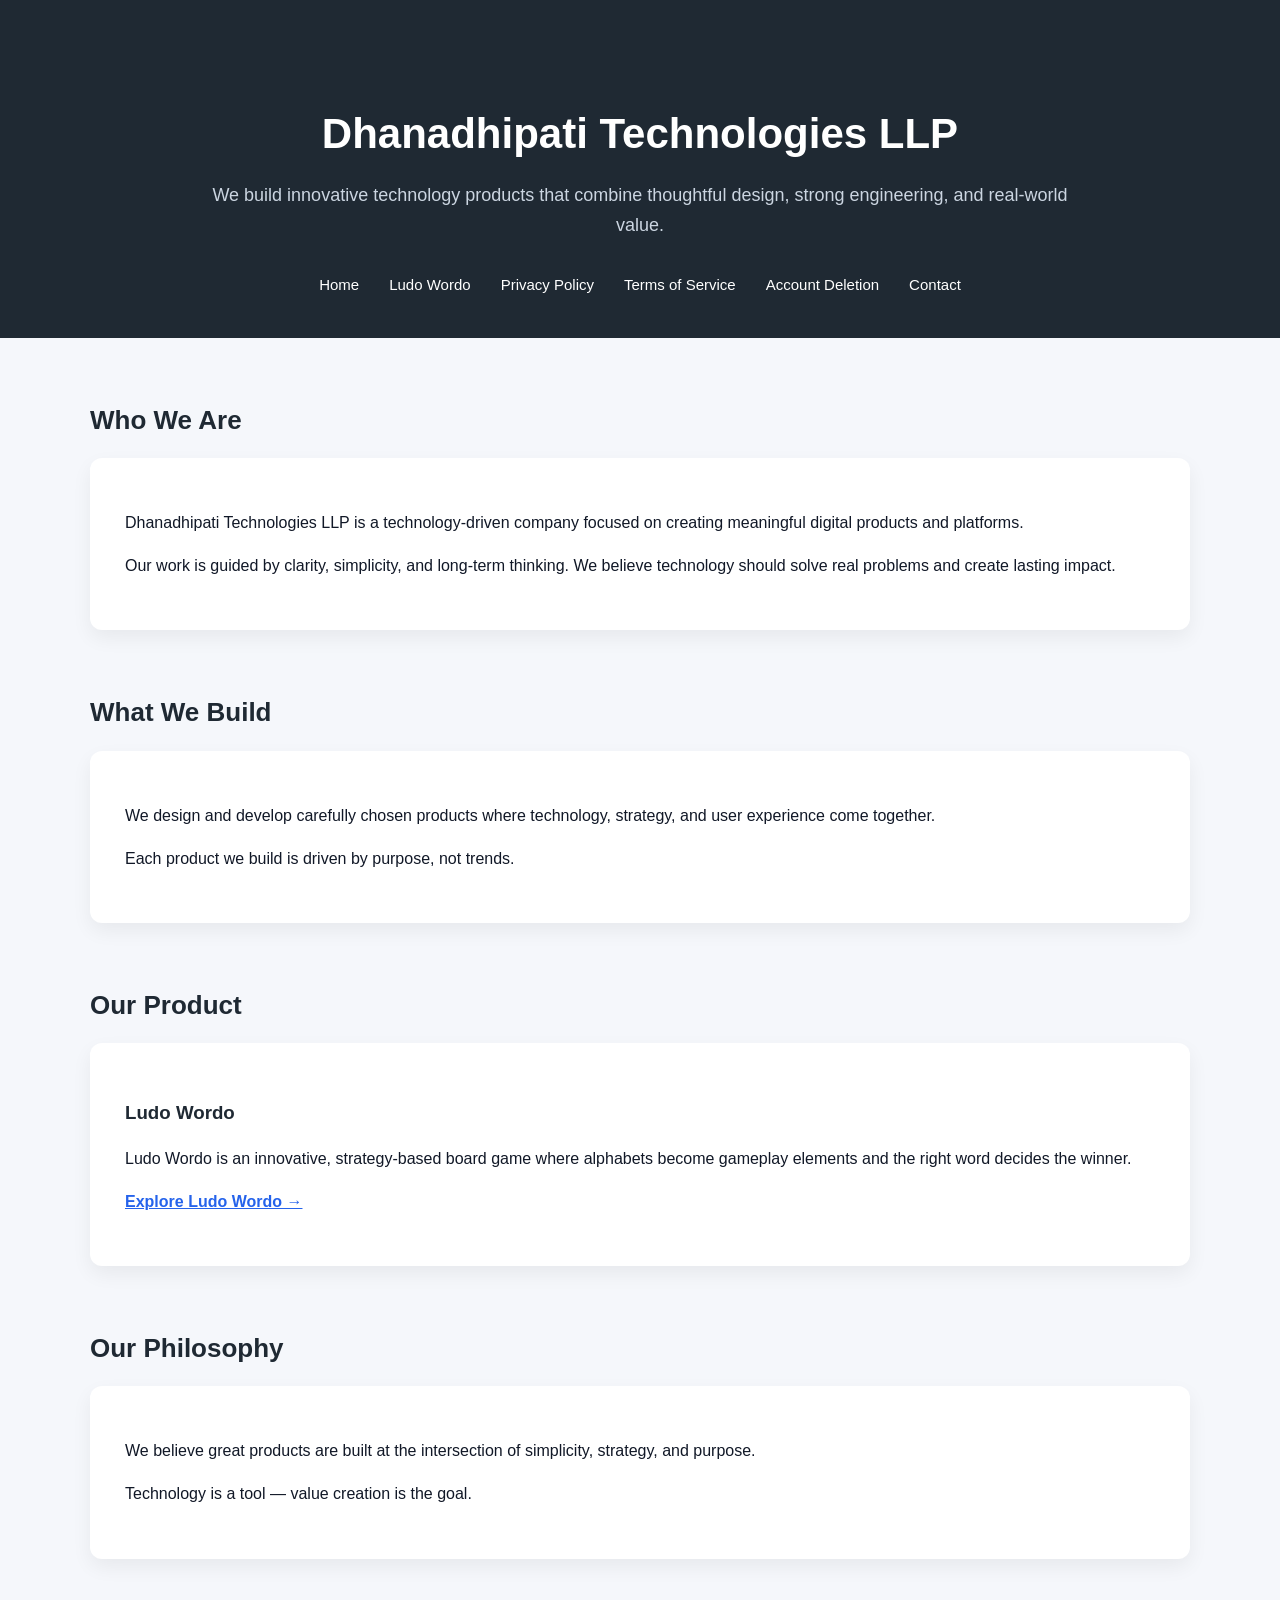
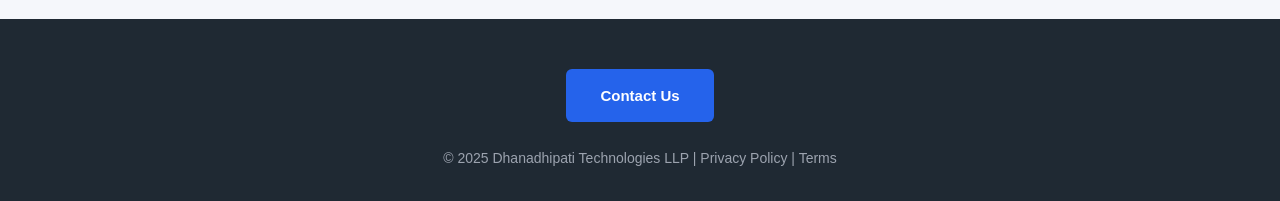
==== index.html @ 0a5cae7b "Add files via upload" ====
<!DOCTYPE html>
<html lang="en">
<head>
    <meta charset="UTF-8">
    <meta name="viewport" content="width=device-width, initial-scale=1.0">
    <title>Dhanadhipati Technologies LLP</title>
    <meta name="description" content="Dhanadhipati Technologies LLP builds innovative, value-driven technology products and platforms.">

    <!-- Google Search Console Verification -->
    <meta name="google-site-verification" content="_3kOeRb-M8FAr0fZK5qZ2WLotIfs3S4XFJzFwa5cAMU" />

    <style>
        body {
            margin: 0;
            font-family: Arial, Helvetica, sans-serif;
            line-height: 1.7;
            color: #111827;
            background-color: #f5f7fb;
        }

        /* HEADER */
        header {
            background-color: #1f2933;
            color: #ffffff;
            padding: 70px 20px 40px;
            text-align: center;
        }

        header h1 {
            font-size: 42px;
            margin-bottom: 10px;
            font-weight: 700;
        }

        /* SUBTITLE – SOFTER COLOR */
        header p {
            font-size: 18px;
            max-width: 900px;
            margin: auto;
            color: #cbd5e1; /* subtle variation */
        }

        /* NAVIGATION */
        nav {
            margin-top: 30px;
        }

        nav ul {
            list-style: none;
            margin: 0;
            padding: 0;
            display: flex;
            justify-content: center;
            flex-wrap: wrap;
            gap: 30px;
        }

        /* NAV LINKS – STRONGER */
        nav ul li a {
            color: #ffffff;
            text-decoration: none;
            font-weight: 500;
            font-size: 15px;
        }

        nav ul li a:hover {
            color: #60a5fa; /* professional blue */
            text-decoration: underline;
        }

        /* SECTIONS */
        section {
            max-width: 1100px;
            margin: 60px auto;
            padding: 0 20px;
        }

        h2 {
            color: #1f2933;
            margin-bottom: 16px;
            font-size: 26px;
        }

        h3 {
            color: #1f2933;
            margin-bottom: 10px;
        }

        .card {
            background: #ffffff;
            padding: 35px;
            border-radius: 12px;
            box-shadow: 0 8px 20px rgba(0,0,0,0.06);
        }

        a {
            color: #2563eb;
        }

        a:hover {
            text-decoration: underline;
        }

        /* FOOTER */
        footer {
            background-color: #1f2933;
            color: #9ca3af;
            text-align: center;
            padding: 50px 20px 30px;
            font-size: 14px;
        }

        .footer-cta {
            margin-bottom: 25px;
        }

        .footer-cta a {
            display: inline-block;
            background-color: #2563eb;
            color: #ffffff;
            padding: 14px 34px;
            border-radius: 6px;
            text-decoration: none;
            font-weight: 600;
            font-size: 15px;
        }

        .footer-cta a:hover {
            background-color: #1e40af;
        }

        footer a {
            color: #9ca3af;
            text-decoration: none;
        }

        footer a:hover {
            color: #ffffff;
            text-decoration: underline;
        }
    </style>
</head>
<body>

<header>
    <h1>Dhanadhipati Technologies LLP</h1>
    <p>
        We build innovative technology products that combine thoughtful design,
        strong engineering, and real-world value.
    </p>

    <nav>
        <ul>
            <li><a href="index.html">Home</a></li>
            <li><a href="ludo-wordo.html">Ludo Wordo</a></li>
            <li><a href="privacy-policy.html">Privacy Policy</a></li>
            <li><a href="terms-of-service.html">Terms of Service</a></li>
            <li><a href="account-deletion.html">Account Deletion</a></li>
            <li><a href="contact.html">Contact</a></li>
        </ul>
    </nav>
</header>

<section>
    <h2>Who We Are</h2>
    <div class="card">
        <p>
            Dhanadhipati Technologies LLP is a technology-driven company focused on
            creating meaningful digital products and platforms.
        </p>
        <p>
            Our work is guided by clarity, simplicity, and long-term thinking.
            We believe technology should solve real problems and create lasting impact.
        </p>
    </div>
</section>

<section>
    <h2>What We Build</h2>
    <div class="card">
        <p>
            We design and develop carefully chosen products where technology,
            strategy, and user experience come together.
        </p>
        <p>
            Each product we build is driven by purpose, not trends.
        </p>
    </div>
</section>

<section>
    <h2>Our Product</h2>
    <div class="card">
        <h3>Ludo Wordo</h3>
        <p>
            Ludo Wordo is an innovative, strategy-based board game where alphabets
            become gameplay elements and the right word decides the winner.
        </p>
        <p>
            <a href="ludo-wordo.html"><strong>Explore Ludo Wordo →</strong></a>
        </p>
    </div>
</section>

<section>
    <h2>Our Philosophy</h2>
    <div class="card">
        <p>
            We believe great products are built at the intersection of simplicity,
            strategy, and purpose.
        </p>
        <p>
            Technology is a tool — value creation is the goal.
        </p>
    </div>
</section>

<footer>
    <div class="footer-cta">
        <a href="contact.html">Contact Us</a>
    </div>

    © 2025 Dhanadhipati Technologies LLP |
    <a href="privacy-policy.html">Privacy Policy</a> |
    <a href="terms-of-service.html">Terms</a>
</footer>

</body>
</html>
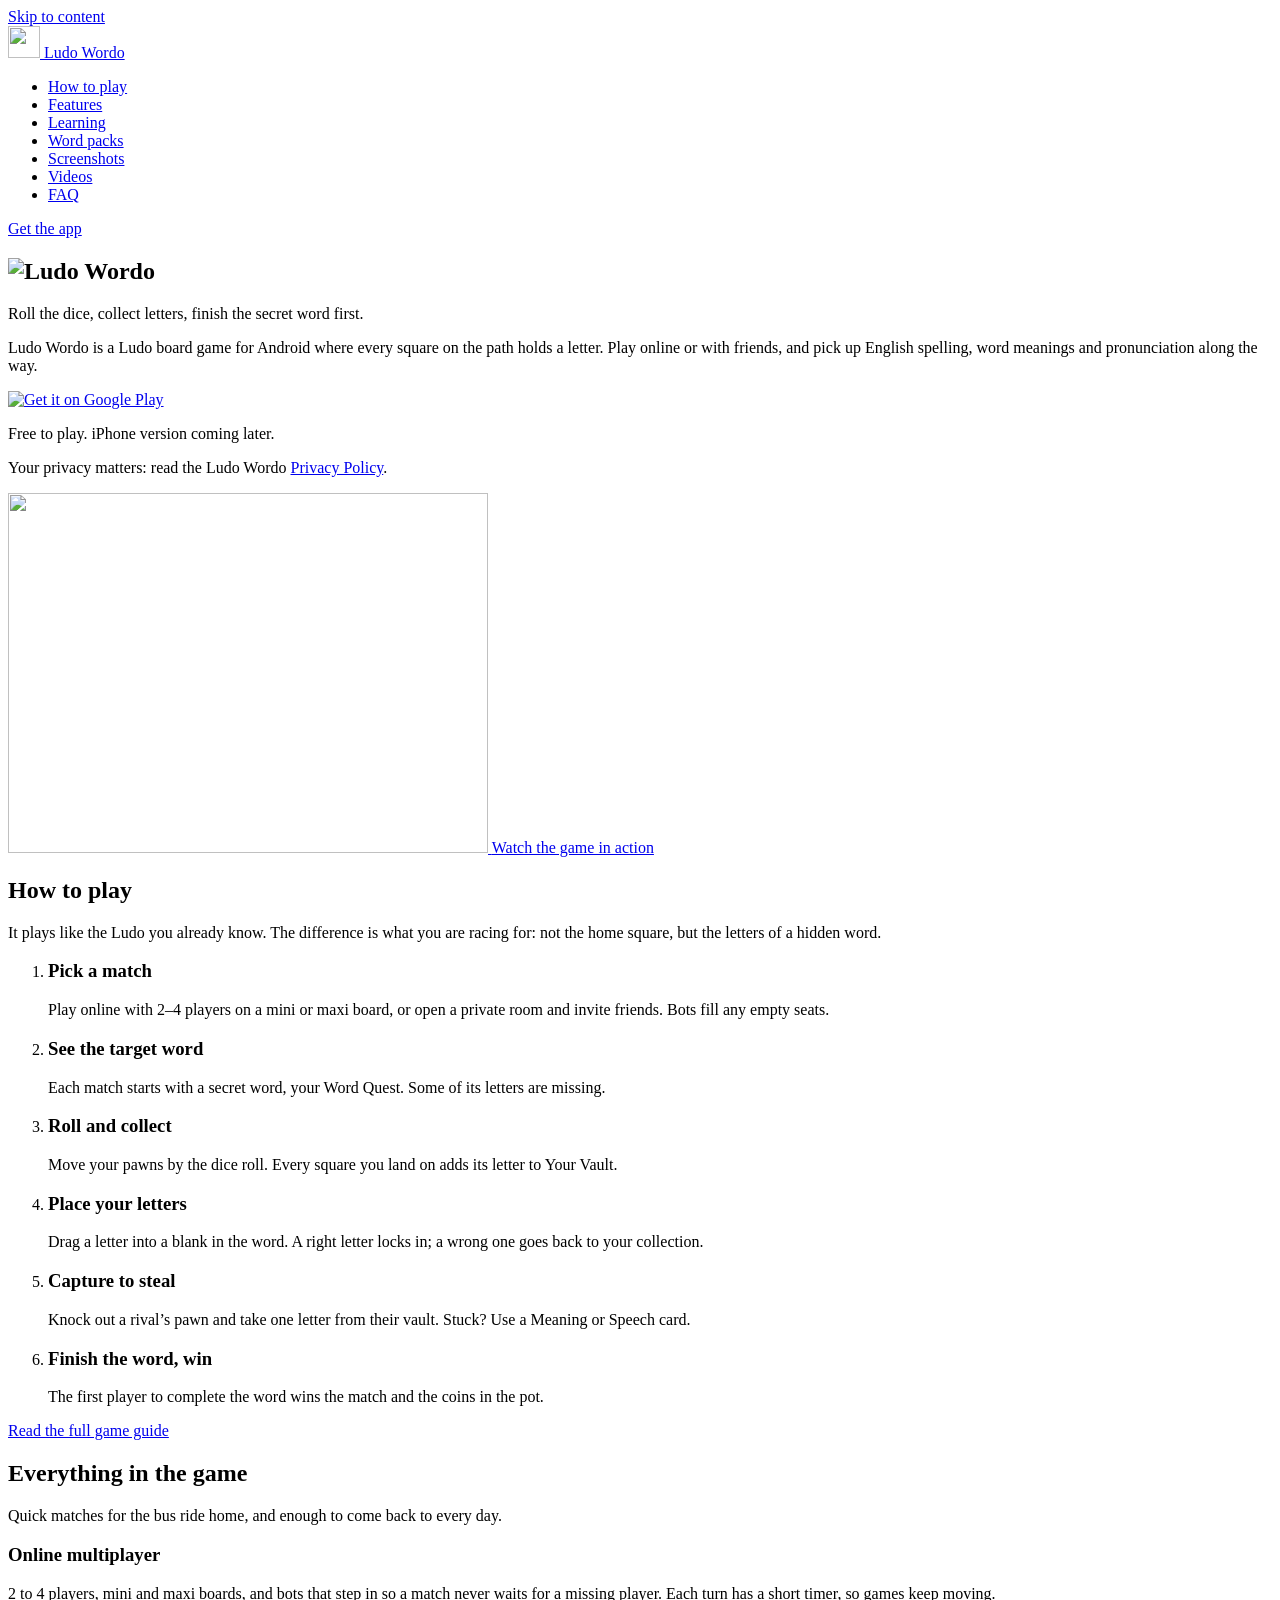
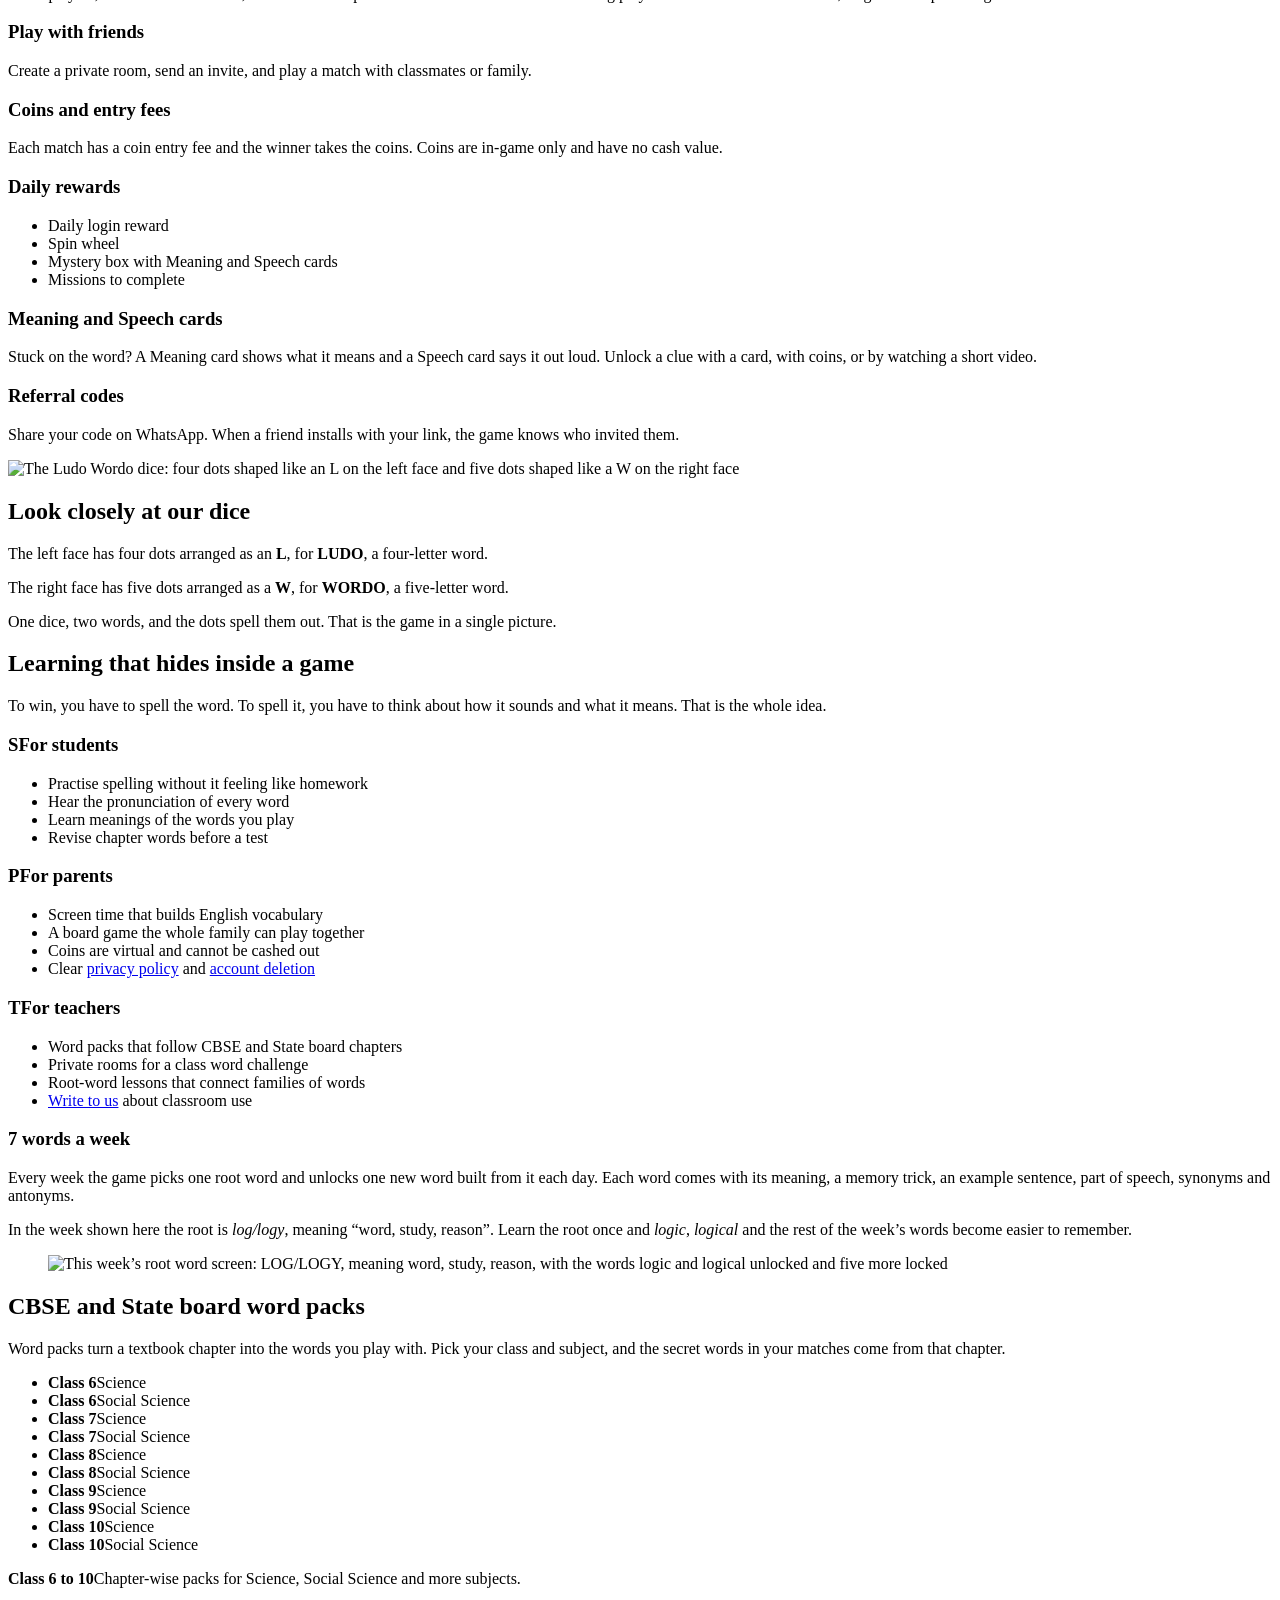
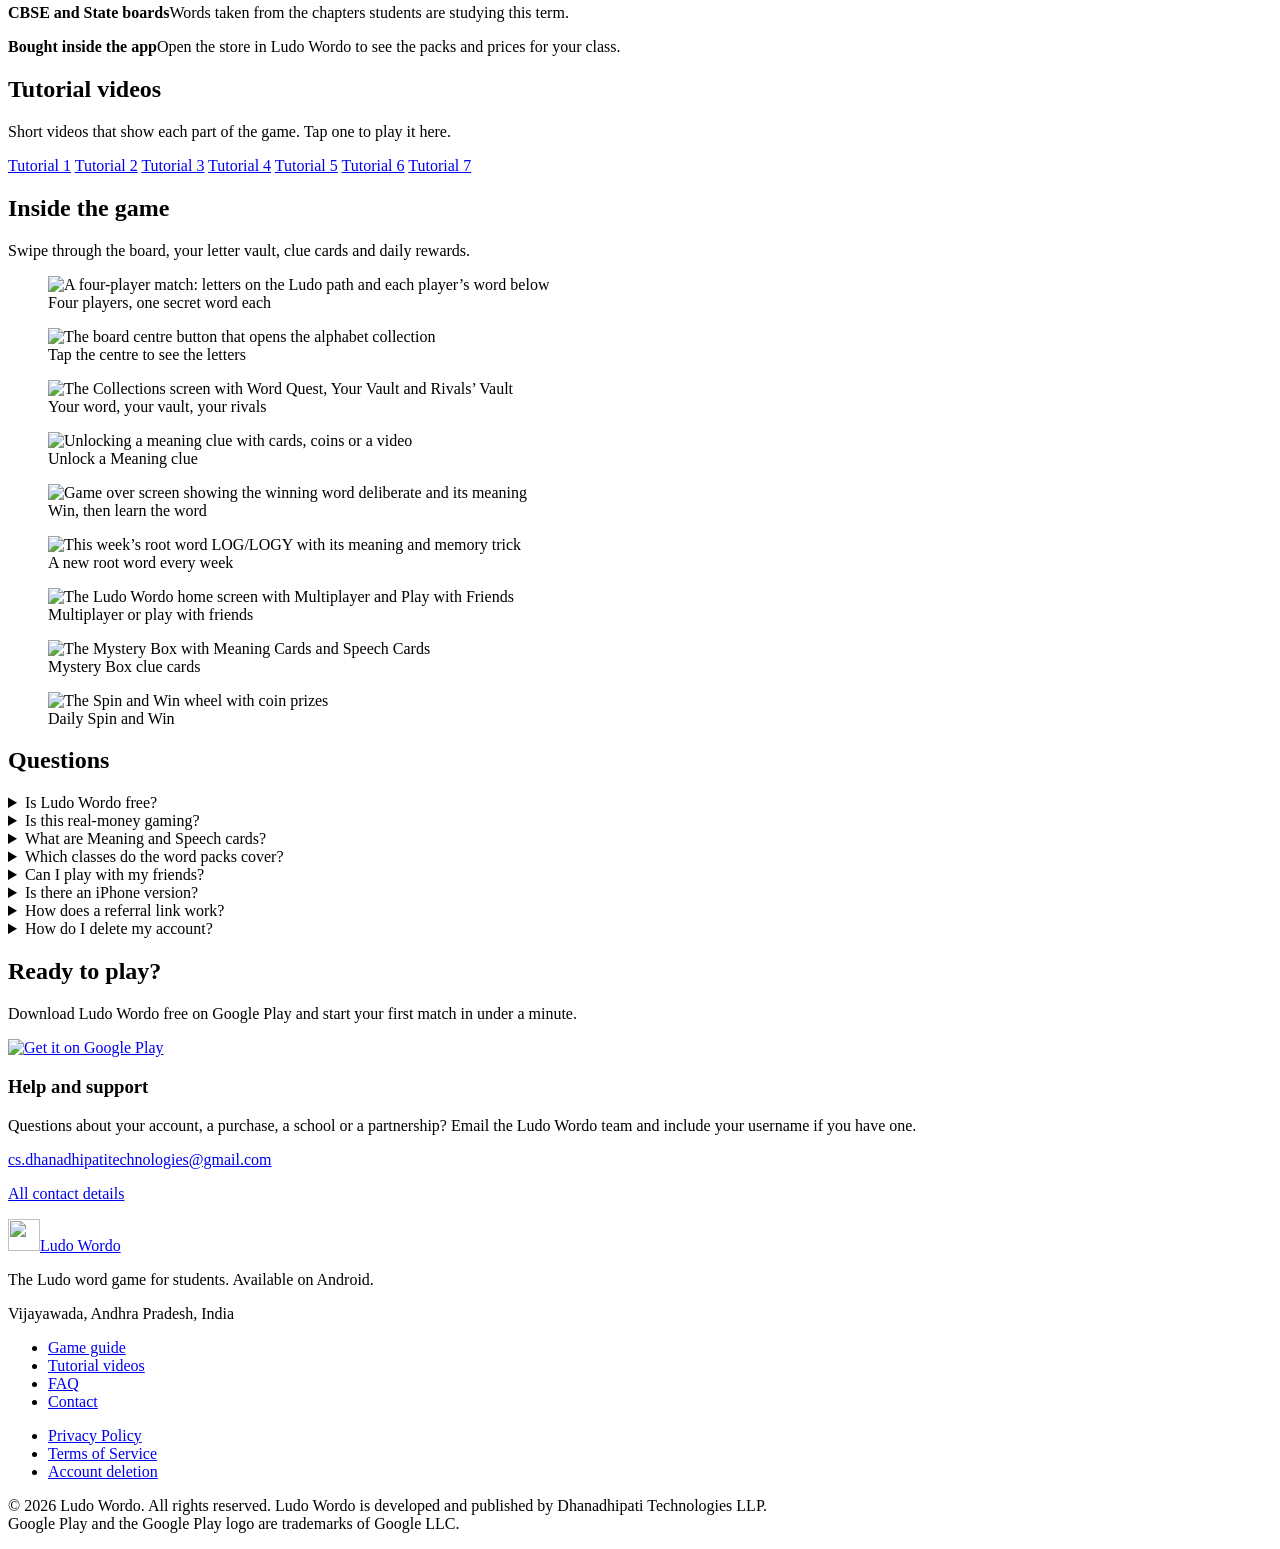
==== commit 96bae59c: "Website redesign" ====
--- a/index.html
+++ b/index.html
@@ -1,229 +1,463 @@
 <!DOCTYPE html>
-<html lang="en">
+<html lang="en-IN">
 <head>
-    <meta charset="UTF-8">
-    <meta name="viewport" content="width=device-width, initial-scale=1.0">
-    <title>Dhanadhipati Technologies LLP</title>
-    <meta name="description" content="Dhanadhipati Technologies LLP builds innovative, value-driven technology products and platforms.">
-
-    <!-- Google Search Console Verification -->
-    <meta name="google-site-verification" content="_3kOeRb-M8FAr0fZK5qZ2WLotIfs3S4XFJzFwa5cAMU" />
-
-    <style>
-        body {
-            margin: 0;
-            font-family: Arial, Helvetica, sans-serif;
-            line-height: 1.7;
-            color: #111827;
-            background-color: #f5f7fb;
-        }
-
-        /* HEADER */
-        header {
-            background-color: #1f2933;
-            color: #ffffff;
-            padding: 70px 20px 40px;
-            text-align: center;
-        }
-
-        header h1 {
-            font-size: 42px;
-            margin-bottom: 10px;
-            font-weight: 700;
-        }
-
-        /* SUBTITLE – SOFTER COLOR */
-        header p {
-            font-size: 18px;
-            max-width: 900px;
-            margin: auto;
-            color: #cbd5e1; /* subtle variation */
-        }
-
-        /* NAVIGATION */
-        nav {
-            margin-top: 30px;
-        }
-
-        nav ul {
-            list-style: none;
-            margin: 0;
-            padding: 0;
-            display: flex;
-            justify-content: center;
-            flex-wrap: wrap;
-            gap: 30px;
-        }
-
-        /* NAV LINKS – STRONGER */
-        nav ul li a {
-            color: #ffffff;
-            text-decoration: none;
-            font-weight: 500;
-            font-size: 15px;
-        }
-
-        nav ul li a:hover {
-            color: #60a5fa; /* professional blue */
-            text-decoration: underline;
-        }
-
-        /* SECTIONS */
-        section {
-            max-width: 1100px;
-            margin: 60px auto;
-            padding: 0 20px;
-        }
-
-        h2 {
-            color: #1f2933;
-            margin-bottom: 16px;
-            font-size: 26px;
-        }
-
-        h3 {
-            color: #1f2933;
-            margin-bottom: 10px;
-        }
-
-        .card {
-            background: #ffffff;
-            padding: 35px;
-            border-radius: 12px;
-            box-shadow: 0 8px 20px rgba(0,0,0,0.06);
-        }
-
-        a {
-            color: #2563eb;
-        }
-
-        a:hover {
-            text-decoration: underline;
-        }
-
-        /* FOOTER */
-        footer {
-            background-color: #1f2933;
-            color: #9ca3af;
-            text-align: center;
-            padding: 50px 20px 30px;
-            font-size: 14px;
-        }
-
-        .footer-cta {
-            margin-bottom: 25px;
-        }
-
-        .footer-cta a {
-            display: inline-block;
-            background-color: #2563eb;
-            color: #ffffff;
-            padding: 14px 34px;
-            border-radius: 6px;
-            text-decoration: none;
-            font-weight: 600;
-            font-size: 15px;
-        }
-
-        .footer-cta a:hover {
-            background-color: #1e40af;
-        }
-
-        footer a {
-            color: #9ca3af;
-            text-decoration: none;
-        }
-
-        footer a:hover {
-            color: #ffffff;
-            text-decoration: underline;
-        }
-    </style>
+  <meta charset="UTF-8">
+  <meta name="viewport" content="width=device-width, initial-scale=1">
+  <title>Ludo Wordo – the Ludo word game that teaches English spelling</title>
+  <meta name="description" content="Ludo Wordo is a free Android board game: roll the dice, collect letters on the Ludo path and complete the secret word first. Learn English spelling, meanings and CBSE chapter words while you play.">
+  <link rel="canonical" href="https://www.ludowordo.com/">
+  <meta name="theme-color" content="#5a3418">
+
+  <!-- Google Search Console verification (keep) -->
+  <meta name="google-site-verification" content="_3kOeRb-M8FAr0fZK5qZ2WLotIfs3S4XFJzFwa5cAMU">
+
+  <!-- Social sharing -->
+  <meta property="og:type" content="website">
+  <meta property="og:site_name" content="Ludo Wordo">
+  <meta property="og:title" content="Ludo Wordo – roll the dice, collect letters, finish the word">
+  <meta property="og:description" content="The Ludo word game for students. Play with friends, learn spelling and meanings, and practise CBSE chapter words. Free on Google Play.">
+  <meta property="og:url" content="https://www.ludowordo.com/">
+  <meta property="og:image" content="https://www.ludowordo.com/assets/img/og-image.png">
+  <meta property="og:image:width" content="1200">
+  <meta property="og:image:height" content="630">
+  <meta property="og:image:alt" content="The Ludo Wordo logo and the game board">
+  <meta property="og:locale" content="en_IN">
+  <meta name="twitter:card" content="summary_large_image">
+
+  <!-- Android app banner hint for Chrome -->
+  <meta name="google-play-app" content="app-id=com.dhanadhipatitechnologiesllp.ludowordo">
+
+  <link rel="icon" href="favicon.ico" sizes="48x48">
+  <link rel="icon" href="assets/img/favicon-32.png" type="image/png" sizes="32x32">
+  <link rel="apple-touch-icon" href="assets/img/apple-touch-icon.png">
+  <link rel="manifest" href="site.webmanifest">
+
+  <link rel="preconnect" href="https://fonts.googleapis.com">
+  <link rel="preconnect" href="https://fonts.gstatic.com" crossorigin>
+  <link rel="preconnect" href="https://i.ytimg.com">
+  <link rel="preload" as="image" href="assets/img/logo-360.webp" imagesrcset="assets/img/logo-360.webp 360w, assets/img/logo-600.webp 600w" imagesizes="(max-width: 760px) 220px, 300px">
+  <link rel="stylesheet" href="https://fonts.googleapis.com/css2?family=Atkinson+Hyperlegible:wght@400;700&family=Baloo+2:wght@600;700;800&display=swap">
+  <link rel="stylesheet" href="assets/css/site.css">
+  <script src="assets/js/site.js" defer></script>
+
+  <script type="application/ld+json">
+  {
+    "@context": "https://schema.org",
+    "@graph": [
+      {
+        "@type": "WebSite",
+        "name": "Ludo Wordo",
+        "url": "https://www.ludowordo.com/",
+        "publisher": { "@id": "https://www.ludowordo.com/#org" }
+      },
+      {
+        "@type": "MobileApplication",
+        "name": "Ludo Wordo",
+        "operatingSystem": "Android",
+        "applicationCategory": "GameApplication",
+        "applicationSubCategory": "Educational word board game",
+        "description": "A Ludo board game where players roll the dice, collect letters on the path and complete a secret word to win, while learning English spelling, pronunciation and vocabulary.",
+        "url": "https://www.ludowordo.com/",
+        "image": "https://www.ludowordo.com/assets/img/logo.png",
+        "screenshot": "https://www.ludowordo.com/assets/img/screens/gameplay.webp",
+        "downloadUrl": "https://play.google.com/store/apps/details?id=com.dhanadhipatitechnologiesllp.ludowordo",
+        "installUrl": "https://play.google.com/store/apps/details?id=com.dhanadhipatitechnologiesllp.ludowordo",
+        "offers": { "@type": "Offer", "price": "0", "priceCurrency": "INR" },
+        "inLanguage": "en",
+        "author": { "@id": "https://www.ludowordo.com/#org" },
+        "publisher": { "@id": "https://www.ludowordo.com/#org" }
+      },
+      {
+        "@type": "Organization",
+        "@id": "https://www.ludowordo.com/#org",
+        "name": "Ludo Wordo",
+        "legalName": "Dhanadhipati Technologies LLP",
+        "url": "https://www.ludowordo.com/",
+        "logo": "https://www.ludowordo.com/assets/img/logo.png",
+        "email": "cs.dhanadhipatitechnologies@gmail.com",
+        "address": { "@type": "PostalAddress", "addressLocality": "Vijayawada", "addressRegion": "Andhra Pradesh", "addressCountry": "IN" }
+      }
+    ]
+  }
+  </script>
 </head>
 <body>
-
-<header>
-    <h1>Dhanadhipati Technologies LLP</h1>
-    <p>
-        We build innovative technology products that combine thoughtful design,
-        strong engineering, and real-world value.
-    </p>
-
-    <nav>
-        <ul>
-            <li><a href="index.html">Home</a></li>
-            <li><a href="ludo-wordo.html">Ludo Wordo</a></li>
-            <li><a href="privacy-policy.html">Privacy Policy</a></li>
-            <li><a href="terms-of-service.html">Terms of Service</a></li>
-            <li><a href="account-deletion.html">Account Deletion</a></li>
-            <li><a href="contact.html">Contact</a></li>
+<a class="skip-link" href="#main">Skip to content</a>
+
+<header class="site-header">
+  <div class="wrap">
+    <a class="brand" href="./" aria-label="Ludo Wordo home">
+      <img class="brand-die" src="assets/img/dice-64.webp" alt="" width="32" height="32">
+      Ludo Wordo
+    </a>
+    <nav class="site-nav" aria-label="Main">
+      <ul>
+        <li><a href="#how-to-play">How to play</a></li>
+        <li><a href="#features">Features</a></li>
+        <li><a href="#learning">Learning</a></li>
+        <li><a href="#word-packs">Word packs</a></li>
+        <li><a href="#screenshots">Screenshots</a></li>
+        <li><a href="#videos">Videos</a></li>
+        <li><a href="#faq">FAQ</a></li>
+      </ul>
+    </nav>
+    <a class="header-cta" data-cta="header"
+       href="https://play.google.com/store/apps/details?id=com.dhanadhipatitechnologiesllp.ludowordo&amp;referrer=utm_source%3Dludowordo.com%26utm_medium%3Dwebsite%26utm_campaign%3Dheader">Get the app</a>
+  </div>
+</header>
+
+<main id="main">
+
+  <!-- ===== Hero ===== -->
+  <section class="hero" aria-labelledby="title">
+    <div class="wrap">
+      <div>
+        <h1 id="title" class="hero-logo">
+          <img src="assets/img/logo-360.webp"
+               srcset="assets/img/logo-360.webp 360w, assets/img/logo-600.webp 600w"
+               sizes="(max-width: 760px) 220px, 300px"
+               alt="Ludo Wordo" width="360" height="464" fetchpriority="high">
+        </h1>
+        <p class="hero-tagline">Roll the dice, collect letters, finish the secret word first.</p>
+        <p class="hero-text">Ludo Wordo is a Ludo board game for Android where every square on the path holds a letter. Play online or with friends, and pick up English spelling, word meanings and pronunciation along the way.</p>
+        <div class="hero-actions">
+          <a class="play-badge" data-cta="hero"
+             href="https://play.google.com/store/apps/details?id=com.dhanadhipatitechnologiesllp.ludowordo&amp;referrer=utm_source%3Dludowordo.com%26utm_medium%3Dwebsite%26utm_campaign%3Dhero">
+            <img src="https://play.google.com/intl/en_us/badges/static/images/badges/en_badge_web_generic.png"
+                 alt="Get it on Google Play" width="207" height="80" style="height:80px">
+          </a>
+          <p class="hero-note">Free to play. iPhone version coming later.</p>
+        </div>
+        <p class="hero-legal">Your privacy matters: read the Ludo Wordo <a href="privacy-policy.html">Privacy Policy</a>.</p>
+      </div>
+
+      <div class="hero-media">
+        <div class="phone">
+          <a class="yt" href="https://youtube.com/shorts/zNRZjhYIUr4" data-id="zNRZjhYIUr4"
+             data-title="Ludo Wordo trailer">
+            <img src="https://i.ytimg.com/vi/zNRZjhYIUr4/hqdefault.jpg" alt="" width="480" height="360" loading="lazy">
+            <span class="yt-play" aria-hidden="true"></span>
+            <span class="yt-label">Watch the game in action</span>
+          </a>
+        </div>
+      </div>
+    </div>
+  </section>
+
+  <div class="path-strip" role="presentation"></div>
+
+  <!-- ===== How to play ===== -->
+  <section class="section" id="how-to-play" aria-labelledby="how-title">
+    <div class="wrap">
+      <div class="section-intro">
+        <h2 id="how-title">How to play</h2>
+        <p>It plays like the Ludo you already know. The difference is what you are racing for: not the home square, but the letters of a hidden word.</p>
+      </div>
+      <ol class="steps">
+        <li class="step">
+          <h3>Pick a match</h3>
+          <p>Play online with 2–4 players on a mini or maxi board, or open a private room and invite friends. Bots fill any empty seats.</p>
+        </li>
+        <li class="step">
+          <h3>See the target word</h3>
+          <p>Each match starts with a secret word, your Word Quest. Some of its letters are missing.</p>
+        </li>
+        <li class="step">
+          <h3>Roll and collect</h3>
+          <p>Move your pawns by the dice roll. Every square you land on adds its letter to Your Vault.</p>
+        </li>
+        <li class="step">
+          <h3>Place your letters</h3>
+          <p>Drag a letter into a blank in the word. A right letter locks in; a wrong one goes back to your collection.</p>
+        </li>
+        <li class="step">
+          <h3>Capture to steal</h3>
+          <p>Knock out a rival’s pawn and take one letter from their vault. Stuck? Use a Meaning or Speech card.</p>
+        </li>
+        <li class="step">
+          <h3>Finish the word, win</h3>
+          <p>The first player to complete the word wins the match and the coins in the pot.</p>
+        </li>
+      </ol>
+      <p class="guide-link"><a href="ludo-wordo.html">Read the full game guide</a></p>
+    </div>
+  </section>
+
+  <!-- ===== Features ===== -->
+  <section class="section section-wood" id="features" aria-labelledby="features-title">
+    <div class="wrap">
+      <div class="section-intro">
+        <h2 id="features-title">Everything in the game</h2>
+        <p>Quick matches for the bus ride home, and enough to come back to every day.</p>
+      </div>
+      <div class="feature-grid">
+        <div class="feature">
+          <h3>Online multiplayer</h3>
+          <p>2 to 4 players, mini and maxi boards, and bots that step in so a match never waits for a missing player. Each turn has a short timer, so games keep moving.</p>
+        </div>
+        <div class="feature">
+          <h3>Play with friends</h3>
+          <p>Create a private room, send an invite, and play a match with classmates or family.</p>
+        </div>
+        <div class="feature">
+          <h3>Coins and entry fees</h3>
+          <p>Each match has a coin entry fee and the winner takes the coins. Coins are in-game only and have no cash value.</p>
+        </div>
+        <div class="feature">
+          <h3>Daily rewards</h3>
+          <ul>
+            <li>Daily login reward</li>
+            <li>Spin wheel</li>
+            <li>Mystery box with Meaning and Speech cards</li>
+            <li>Missions to complete</li>
+          </ul>
+        </div>
+        <div class="feature">
+          <h3>Meaning and Speech cards</h3>
+          <p>Stuck on the word? A Meaning card shows what it means and a Speech card says it out loud. Unlock a clue with a card, with coins, or by watching a short video.</p>
+        </div>
+        <div class="feature">
+          <h3>Referral codes</h3>
+          <p>Share your code on WhatsApp. When a friend installs with your link, the game knows who invited them.</p>
+        </div>
+      </div>
+    </div>
+  </section>
+
+  <!-- ===== The dice in our logo ===== -->
+  <section class="section dice-story" aria-labelledby="dice-title">
+    <div class="wrap dice-grid">
+      <img src="assets/img/dice-480.webp" alt="The Ludo Wordo dice: four dots shaped like an L on the left face and five dots shaped like a W on the right face" width="480" height="480" loading="lazy">
+      <div>
+        <h2 id="dice-title">Look closely at our dice</h2>
+        <p>The left face has four dots arranged as an <strong>L</strong>, for <strong>LUDO</strong>, a four-letter word.</p>
+        <p>The right face has five dots arranged as a <strong>W</strong>, for <strong>WORDO</strong>, a five-letter word.</p>
+        <p>One dice, two words, and the dots spell them out. That is the game in a single picture.</p>
+      </div>
+    </div>
+  </section>
+
+  <!-- ===== Learning ===== -->
+  <section class="section" id="learning" aria-labelledby="learning-title">
+    <div class="wrap">
+      <div class="section-intro">
+        <h2 id="learning-title">Learning that hides inside a game</h2>
+        <p>To win, you have to spell the word. To spell it, you have to think about how it sounds and what it means. That is the whole idea.</p>
+      </div>
+
+      <div class="audience-grid">
+        <div class="audience">
+          <h3><span class="tile" aria-hidden="true">S</span>For students</h3>
+          <ul>
+            <li>Practise spelling without it feeling like homework</li>
+            <li>Hear the pronunciation of every word</li>
+            <li>Learn meanings of the words you play</li>
+            <li>Revise chapter words before a test</li>
+          </ul>
+        </div>
+        <div class="audience">
+          <h3><span class="tile g" aria-hidden="true">P</span>For parents</h3>
+          <ul>
+            <li>Screen time that builds English vocabulary</li>
+            <li>A board game the whole family can play together</li>
+            <li>Coins are virtual and cannot be cashed out</li>
+            <li>Clear <a href="privacy-policy.html">privacy policy</a> and <a href="account-deletion.html">account deletion</a></li>
+          </ul>
+        </div>
+        <div class="audience">
+          <h3><span class="tile b" aria-hidden="true">T</span>For teachers</h3>
+          <ul>
+            <li>Word packs that follow CBSE and State board chapters</li>
+            <li>Private rooms for a class word challenge</li>
+            <li>Root-word lessons that connect families of words</li>
+            <li><a href="#support">Write to us</a> about classroom use</li>
+          </ul>
+        </div>
+      </div>
+
+      <div class="week">
+        <div>
+          <h3>7 words a week</h3>
+          <p>Every week the game picks one root word and unlocks one new word built from it each day. Each word comes with its meaning, a memory trick, an example sentence, part of speech, synonyms and antonyms.</p>
+          <p>In the week shown here the root is <em>log/logy</em>, meaning “word, study, reason”. Learn the root once and <em>logic</em>, <em>logical</em> and the rest of the week’s words become easier to remember.</p>
+        </div>
+        <figure class="week-shot">
+          <img src="assets/img/screens/rootword.webp" alt="This week’s root word screen: LOG/LOGY, meaning word, study, reason, with the words logic and logical unlocked and five more locked" width="679" height="1100" loading="lazy">
+        </figure>
+      </div>
+    </div>
+  </section>
+
+  <!-- ===== Word packs ===== -->
+  <section class="section section-alt" id="word-packs" aria-labelledby="packs-title">
+    <div class="wrap">
+      <div class="section-intro">
+        <h2 id="packs-title">CBSE and State board word packs</h2>
+        <p>Word packs turn a textbook chapter into the words you play with. Pick your class and subject, and the secret words in your matches come from that chapter.</p>
+      </div>
+      <div class="shelf">
+        <ul class="shelf-row" aria-label="Word packs by class and subject">
+          <li class="book"><strong><span class="visually-hidden">Class </span>6</strong><span>Science</span></li>
+          <li class="book"><strong><span class="visually-hidden">Class </span>6</strong><span>Social Science</span></li>
+          <li class="book"><strong><span class="visually-hidden">Class </span>7</strong><span>Science</span></li>
+          <li class="book"><strong><span class="visually-hidden">Class </span>7</strong><span>Social Science</span></li>
+          <li class="book"><strong><span class="visually-hidden">Class </span>8</strong><span>Science</span></li>
+          <li class="book"><strong><span class="visually-hidden">Class </span>8</strong><span>Social Science</span></li>
+          <li class="book"><strong><span class="visually-hidden">Class </span>9</strong><span>Science</span></li>
+          <li class="book"><strong><span class="visually-hidden">Class </span>9</strong><span>Social Science</span></li>
+          <li class="book"><strong><span class="visually-hidden">Class </span>10</strong><span>Science</span></li>
+          <li class="book"><strong><span class="visually-hidden">Class </span>10</strong><span>Social Science</span></li>
         </ul>
-    </nav>
-</header>
-
-<section>
-    <h2>Who We Are</h2>
-    <div class="card">
-        <p>
-            Dhanadhipati Technologies LLP is a technology-driven company focused on
-            creating meaningful digital products and platforms.
-        </p>
-        <p>
-            Our work is guided by clarity, simplicity, and long-term thinking.
-            We believe technology should solve real problems and create lasting impact.
-        </p>
-    </div>
-</section>
-
-<section>
-    <h2>What We Build</h2>
-    <div class="card">
-        <p>
-            We design and develop carefully chosen products where technology,
-            strategy, and user experience come together.
-        </p>
-        <p>
-            Each product we build is driven by purpose, not trends.
-        </p>
-    </div>
-</section>
-
-<section>
-    <h2>Our Product</h2>
-    <div class="card">
-        <h3>Ludo Wordo</h3>
-        <p>
-            Ludo Wordo is an innovative, strategy-based board game where alphabets
-            become gameplay elements and the right word decides the winner.
-        </p>
-        <p>
-            <a href="ludo-wordo.html"><strong>Explore Ludo Wordo →</strong></a>
-        </p>
-    </div>
-</section>
-
-<section>
-    <h2>Our Philosophy</h2>
-    <div class="card">
-        <p>
-            We believe great products are built at the intersection of simplicity,
-            strategy, and purpose.
-        </p>
-        <p>
-            Technology is a tool — value creation is the goal.
-        </p>
-    </div>
-</section>
-
-<footer>
-    <div class="footer-cta">
-        <a href="contact.html">Contact Us</a>
-    </div>
-
-    © 2025 Dhanadhipati Technologies LLP |
-    <a href="privacy-policy.html">Privacy Policy</a> |
-    <a href="terms-of-service.html">Terms</a>
+      </div>
+      <div class="pack-points">
+        <p><strong>Class 6 to 10</strong>Chapter-wise packs for Science, Social Science and more subjects.</p>
+        <p><strong>CBSE and State boards</strong>Words taken from the chapters students are studying this term.</p>
+        <p><strong>Bought inside the app</strong>Open the store in Ludo Wordo to see the packs and prices for your class.</p>
+      </div>
+    </div>
+  </section>
+
+  <!-- ===== Videos ===== -->
+  <section class="section section-wood" id="videos" aria-labelledby="videos-title">
+    <div class="wrap">
+      <div class="section-intro">
+        <h2 id="videos-title">Tutorial videos</h2>
+        <p>Short videos that show each part of the game. Tap one to play it here.</p>
+      </div>
+      <!-- To rename a video, change both data-title and the text in yt-label. -->
+      <div class="scroller">
+        <a class="yt" href="https://youtube.com/shorts/zNRZjhYIUr4" data-id="zNRZjhYIUr4" data-title="Ludo Wordo tutorial 1">
+          <span class="yt-play" aria-hidden="true"></span><span class="yt-label">Tutorial 1</span></a>
+        <a class="yt" href="https://youtube.com/shorts/gMCz9l3iFaY" data-id="gMCz9l3iFaY" data-title="Ludo Wordo tutorial 2">
+          <span class="yt-play" aria-hidden="true"></span><span class="yt-label">Tutorial 2</span></a>
+        <a class="yt" href="https://youtube.com/shorts/vxZ_jLZ1MWw" data-id="vxZ_jLZ1MWw" data-title="Ludo Wordo tutorial 3">
+          <span class="yt-play" aria-hidden="true"></span><span class="yt-label">Tutorial 3</span></a>
+        <a class="yt" href="https://youtube.com/shorts/6TapdeHo6Sk" data-id="6TapdeHo6Sk" data-title="Ludo Wordo tutorial 4">
+          <span class="yt-play" aria-hidden="true"></span><span class="yt-label">Tutorial 4</span></a>
+        <a class="yt" href="https://youtube.com/shorts/IgNJPrjffNo" data-id="IgNJPrjffNo" data-title="Ludo Wordo tutorial 5">
+          <span class="yt-play" aria-hidden="true"></span><span class="yt-label">Tutorial 5</span></a>
+        <a class="yt" href="https://youtube.com/shorts/bkPQlc56Bpw" data-id="bkPQlc56Bpw" data-title="Ludo Wordo tutorial 6">
+          <span class="yt-play" aria-hidden="true"></span><span class="yt-label">Tutorial 6</span></a>
+        <a class="yt" href="https://youtube.com/shorts/7Dqj2auyG2Q" data-id="7Dqj2auyG2Q" data-title="Ludo Wordo tutorial 7">
+          <span class="yt-play" aria-hidden="true"></span><span class="yt-label">Tutorial 7</span></a>
+      </div>
+    </div>
+  </section>
+
+  <!-- ===== Screenshots =====
+       Images live in assets/img/screens/. To add one, copy a <figure> line and change the file name, alt text and caption. -->
+  <section class="section" id="screenshots" aria-labelledby="shots-title">
+    <div class="wrap">
+      <div class="section-intro">
+        <h2 id="shots-title">Inside the game</h2>
+        <p>Swipe through the board, your letter vault, clue cards and daily rewards.</p>
+      </div>
+      <div class="scroller shots" data-screenshots>
+        <figure class="shot"><img src="assets/img/screens/gameplay.webp" alt="A four-player match: letters on the Ludo path and each player’s word below" loading="lazy" width="534" height="1100"><figcaption>Four players, one secret word each</figcaption></figure>
+        <figure class="shot"><img src="assets/img/screens/taphere.webp" alt="The board centre button that opens the alphabet collection" loading="lazy" width="942" height="973"><figcaption>Tap the centre to see the letters</figcaption></figure>
+        <figure class="shot"><img src="assets/img/screens/collection.webp" alt="The Collections screen with Word Quest, Your Vault and Rivals’ Vault" loading="lazy" width="555" height="1100"><figcaption>Your word, your vault, your rivals</figcaption></figure>
+        <figure class="shot"><img src="assets/img/screens/unlock-clue.webp" alt="Unlocking a meaning clue with cards, coins or a video" loading="lazy" width="538" height="1100"><figcaption>Unlock a Meaning clue</figcaption></figure>
+        <figure class="shot"><img src="assets/img/screens/winner.webp" alt="Game over screen showing the winning word deliberate and its meaning" loading="lazy" width="632" height="1100"><figcaption>Win, then learn the word</figcaption></figure>
+        <figure class="shot"><img src="assets/img/screens/rootword.webp" alt="This week’s root word LOG/LOGY with its meaning and memory trick" loading="lazy" width="679" height="1100"><figcaption>A new root word every week</figcaption></figure>
+        <figure class="shot"><img src="assets/img/screens/menu.webp" alt="The Ludo Wordo home screen with Multiplayer and Play with Friends" loading="lazy" width="540" height="1100"><figcaption>Multiplayer or play with friends</figcaption></figure>
+        <figure class="shot"><img src="assets/img/screens/mysterybox.webp" alt="The Mystery Box with Meaning Cards and Speech Cards" loading="lazy" width="731" height="1100"><figcaption>Mystery Box clue cards</figcaption></figure>
+        <figure class="shot"><img src="assets/img/screens/spin.webp" alt="The Spin and Win wheel with coin prizes" loading="lazy" width="700" height="1100"><figcaption>Daily Spin and Win</figcaption></figure>
+      </div>
+    </div>
+  </section>
+
+  <!-- ===== FAQ ===== -->
+  <section class="section section-alt" id="faq" aria-labelledby="faq-title">
+    <div class="wrap">
+      <div class="section-intro">
+        <h2 id="faq-title">Questions</h2>
+      </div>
+      <div class="faq">
+        <details>
+          <summary>Is Ludo Wordo free?</summary>
+          <div><p>Yes, it is free to download and play. Optional in-app purchases are available, such as coins and chapter word packs.</p></div>
+        </details>
+        <details>
+          <summary>Is this real-money gaming?</summary>
+          <div><p>No. Entry fees and prizes are paid in in-game coins. Coins and other virtual items have no real-world value and cannot be exchanged for cash.</p></div>
+        </details>
+        <details>
+          <summary>What are Meaning and Speech cards?</summary>
+          <div><p>They are clue cards. A Meaning card reveals what the secret word means, and a Speech card plays how it sounds. You can win them from the Mystery Box, or unlock a clue with coins or by watching a short video.</p></div>
+        </details>
+        <details>
+          <summary>Which classes do the word packs cover?</summary>
+          <div><p>Packs follow CBSE and State board chapters for Class 6 to 10, in subjects such as Science and Social Science. You can see every available pack in the in-app store.</p></div>
+        </details>
+        <details>
+          <summary>Can I play with my friends?</summary>
+          <div><p>Yes. Create a private room inside the game and invite your friends. You can also add friends by username.</p></div>
+        </details>
+        <details>
+          <summary>Is there an iPhone version?</summary>
+          <div><p>Not yet. Ludo Wordo is available for Android on Google Play. An iPhone version is planned.</p></div>
+        </details>
+        <details>
+          <summary>How does a referral link work?</summary>
+          <div><p>Share your referral link from the game. When a friend opens it on Android, it takes them to Google Play with your code attached, so the game can credit the invite after they install.</p></div>
+        </details>
+        <details>
+          <summary>How do I delete my account?</summary>
+          <div><p>In the app, open Settings and tap Delete account. The <a href="account-deletion.html">account deletion page</a> explains what is deleted and what is kept.</p></div>
+        </details>
+      </div>
+    </div>
+  </section>
+
+  <!-- ===== Support / final CTA ===== -->
+  <section class="section section-wood" id="support" aria-labelledby="support-title">
+    <div class="wrap cta-band">
+      <div>
+        <h2 id="support-title">Ready to play?</h2>
+        <p>Download Ludo Wordo free on Google Play and start your first match in under a minute.</p>
+        <a class="play-badge" data-cta="footer-band"
+           href="https://play.google.com/store/apps/details?id=com.dhanadhipatitechnologiesllp.ludowordo&amp;referrer=utm_source%3Dludowordo.com%26utm_medium%3Dwebsite%26utm_campaign%3Dsupport">
+          <img src="https://play.google.com/intl/en_us/badges/static/images/badges/en_badge_web_generic.png"
+               alt="Get it on Google Play" width="207" height="80" loading="lazy" style="height:80px">
+        </a>
+      </div>
+      <div class="contact-card">
+        <h3>Help and support</h3>
+        <p>Questions about your account, a purchase, a school or a partnership? Email the Ludo Wordo team and include your username if you have one.</p>
+        <p><a href="mailto:cs.dhanadhipatitechnologies@gmail.com">cs.dhanadhipatitechnologies@gmail.com</a></p>
+        <p><a href="contact.html">All contact details</a></p>
+      </div>
+    </div>
+  </section>
+
+</main>
+
+<footer class="site-footer">
+  <div class="wrap">
+    <div class="footer-grid">
+      <div class="footer-brand">
+        <a class="brand" href="./"><img class="brand-die" src="assets/img/dice-64.webp" alt="" width="32" height="32">Ludo Wordo</a>
+        <p>The Ludo word game for students. Available on Android.</p>
+        <p class="footer-place">Vijayawada, Andhra Pradesh, India</p>
+      </div>
+      <nav aria-label="Game">
+        <ul class="footer-links">
+          <li><a href="ludo-wordo.html">Game guide</a></li>
+          <li><a href="#videos">Tutorial videos</a></li>
+          <li><a href="#faq">FAQ</a></li>
+          <li><a href="contact.html">Contact</a></li>
+        </ul>
+      </nav>
+      <nav aria-label="Legal">
+        <ul class="footer-links">
+          <li><a href="privacy-policy.html">Privacy Policy</a></li>
+          <li><a href="terms-of-service.html">Terms of Service</a></li>
+          <li><a href="account-deletion.html">Account deletion</a></li>
+        </ul>
+      </nav>
+    </div>
+    <p class="copyright">© 2026 Ludo Wordo. All rights reserved. Ludo Wordo is developed and published by Dhanadhipati Technologies LLP.<br>Google Play and the Google Play logo are trademarks of Google LLC.</p>
+  </div>
 </footer>
-
 </body>
 </html>
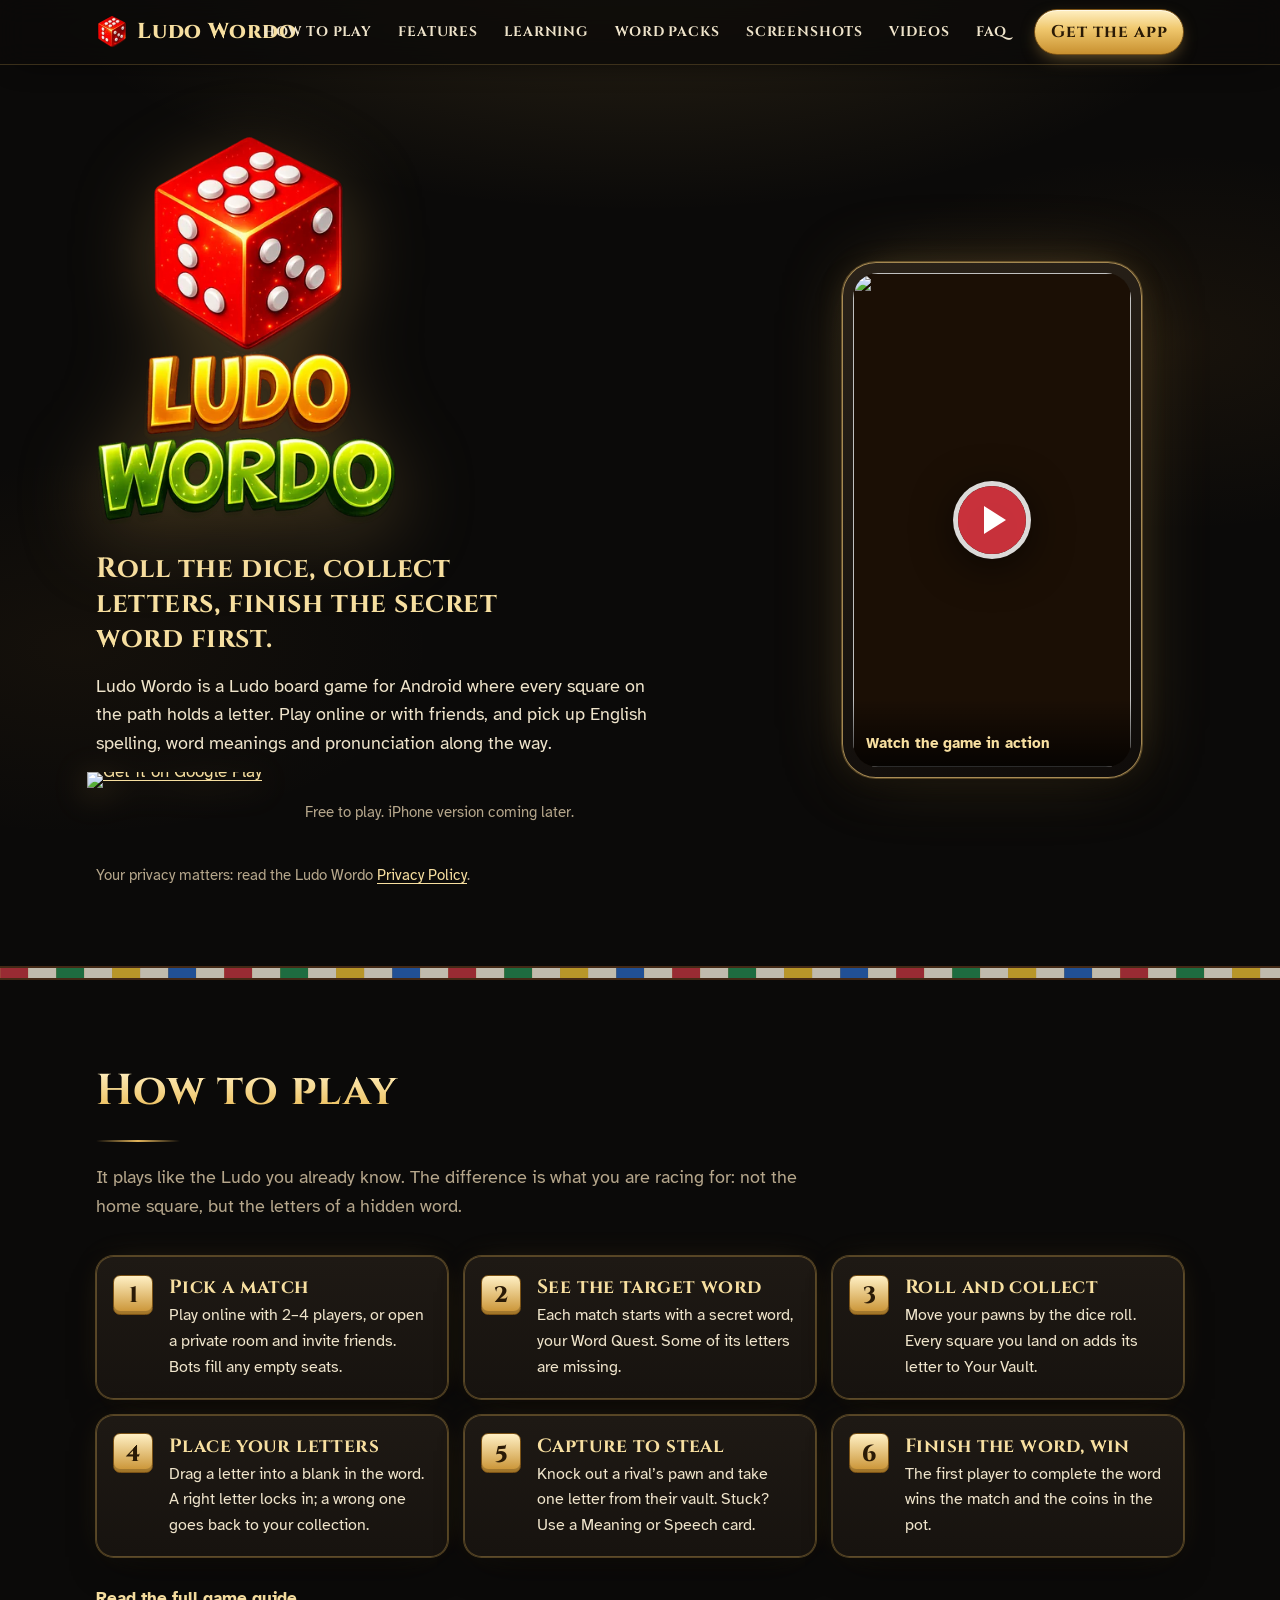
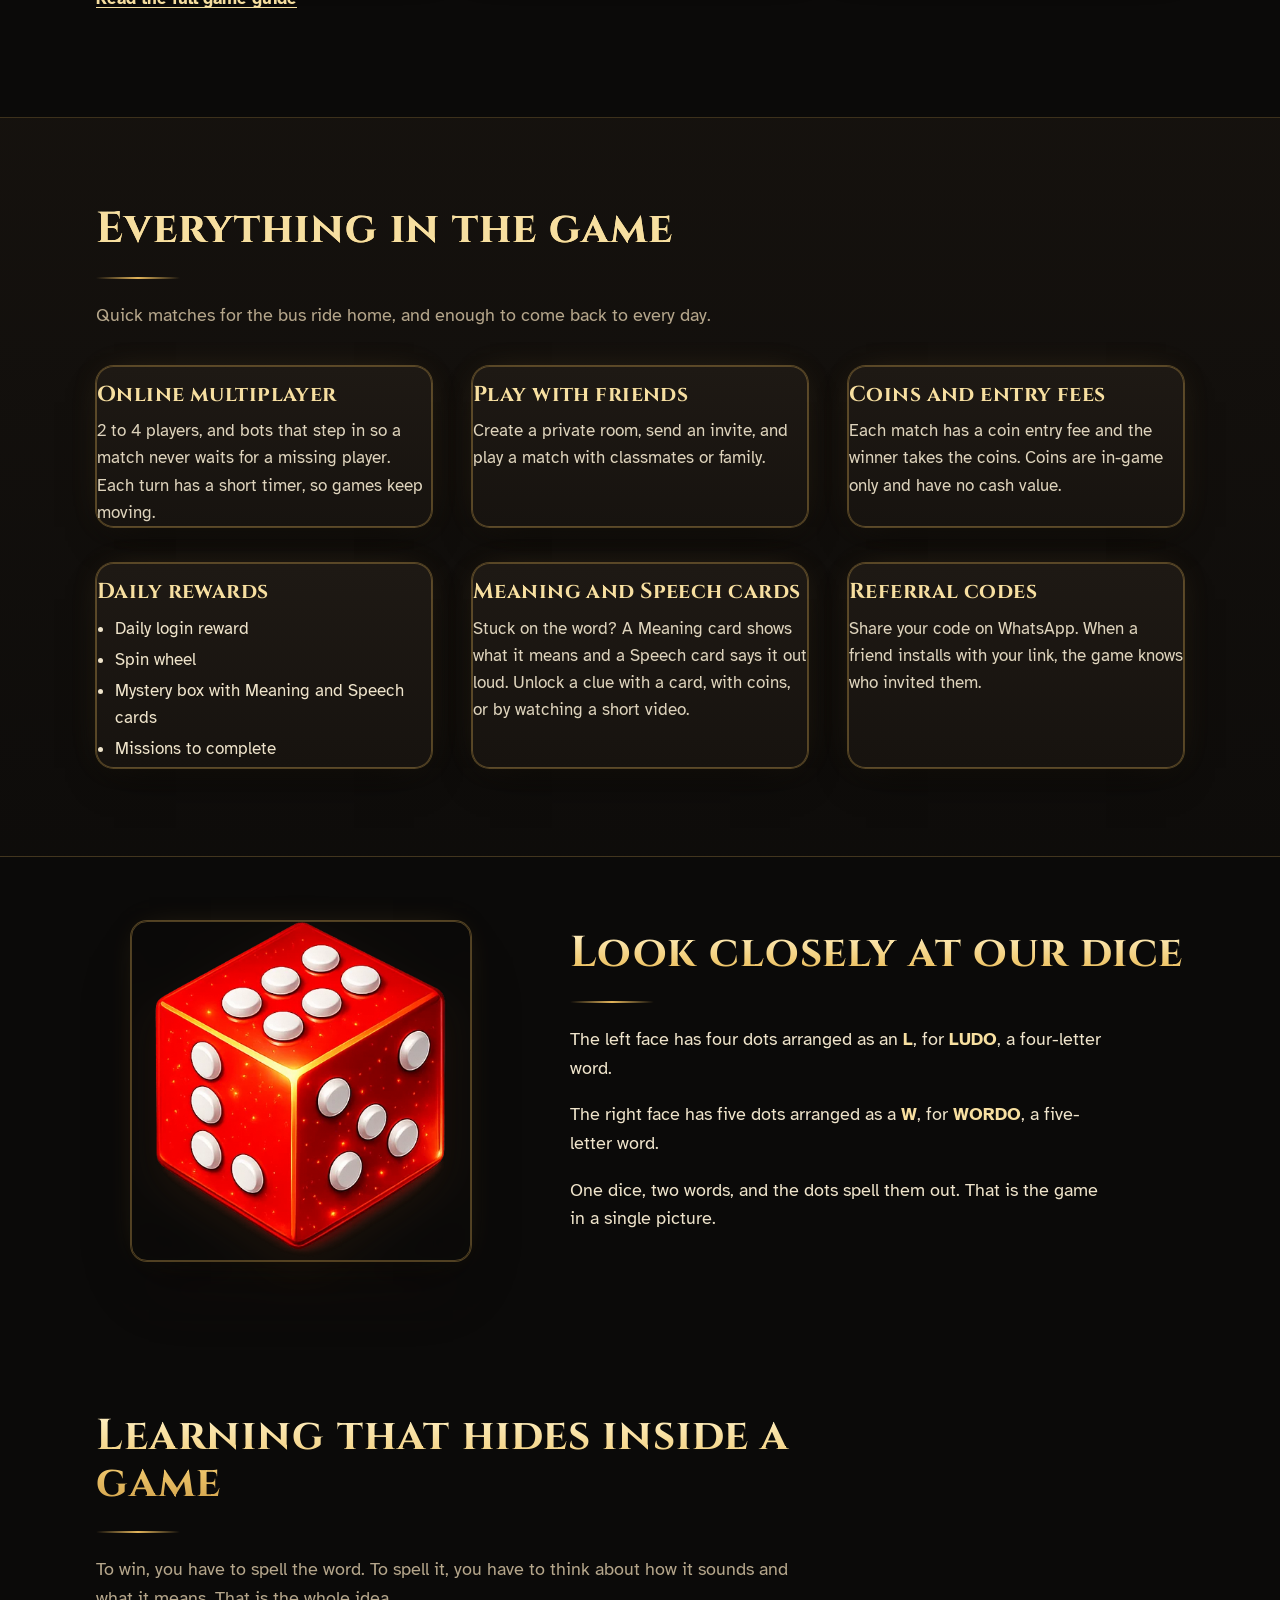
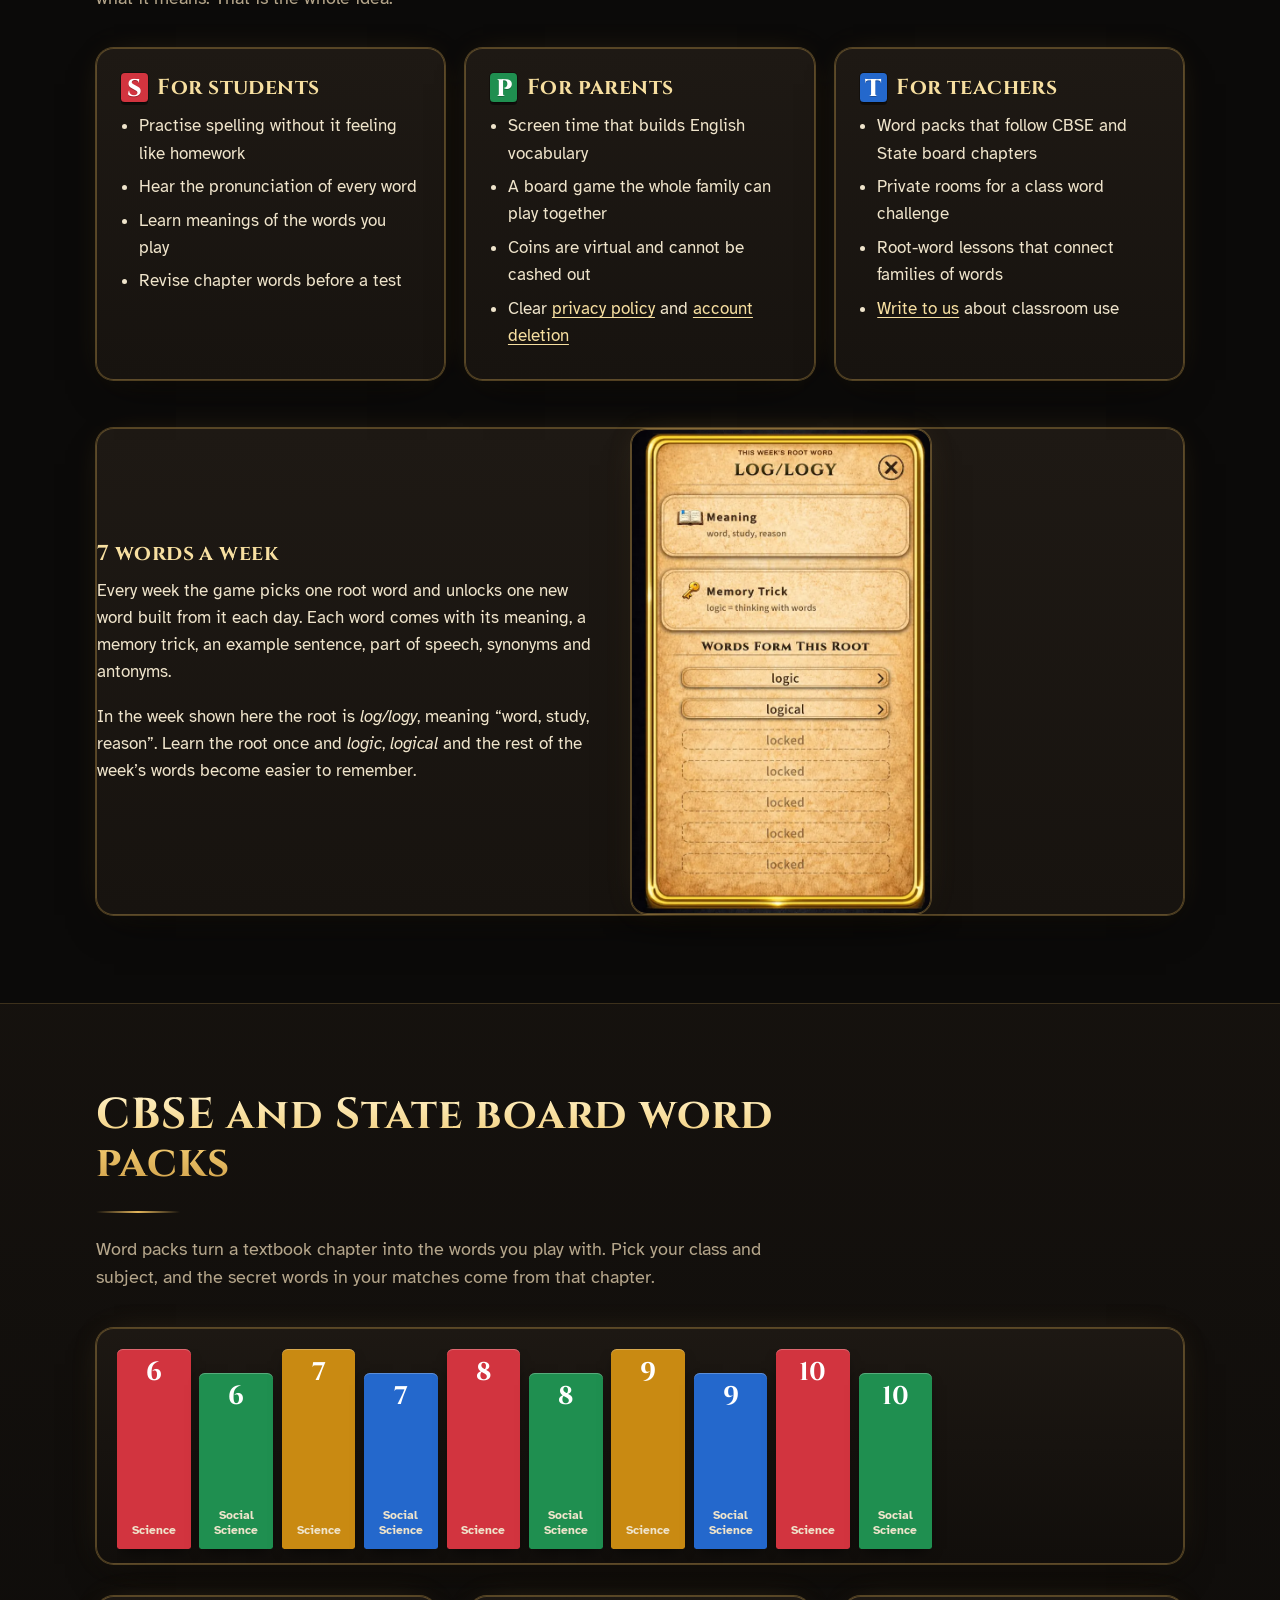
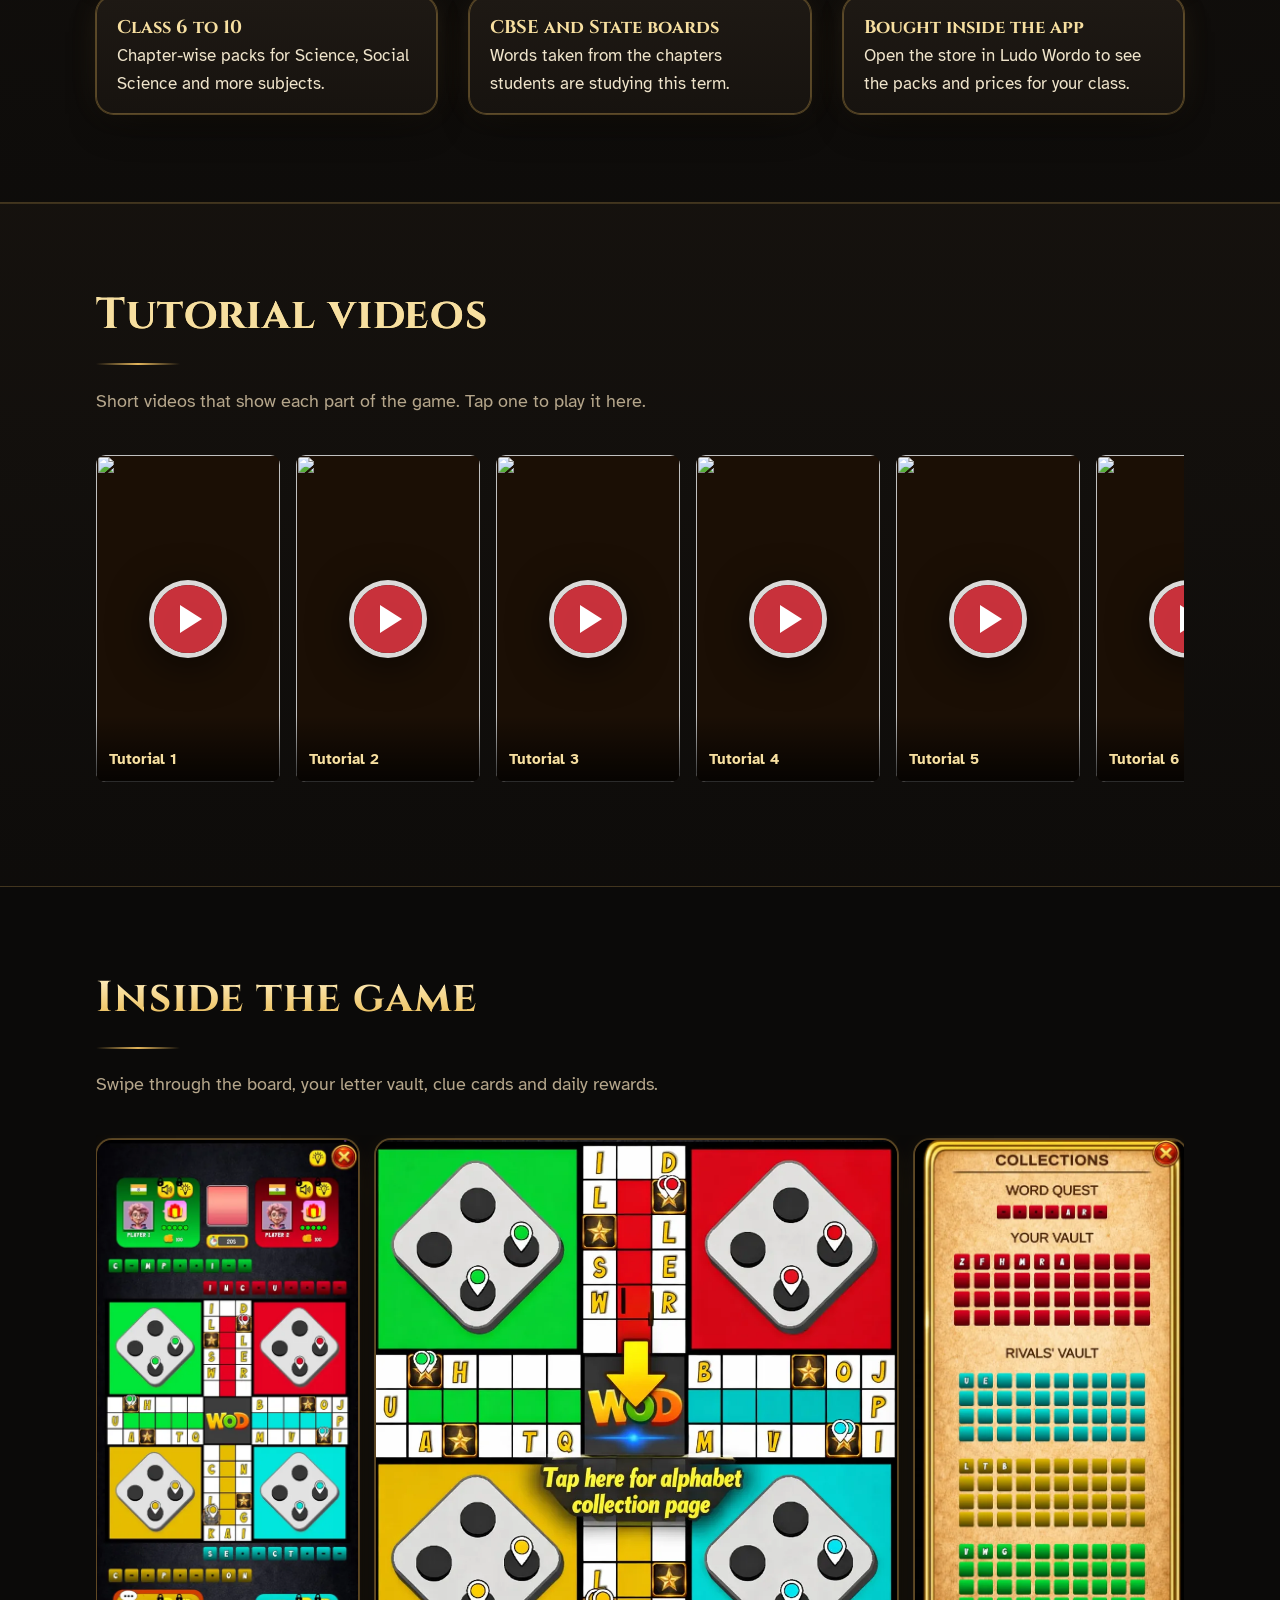
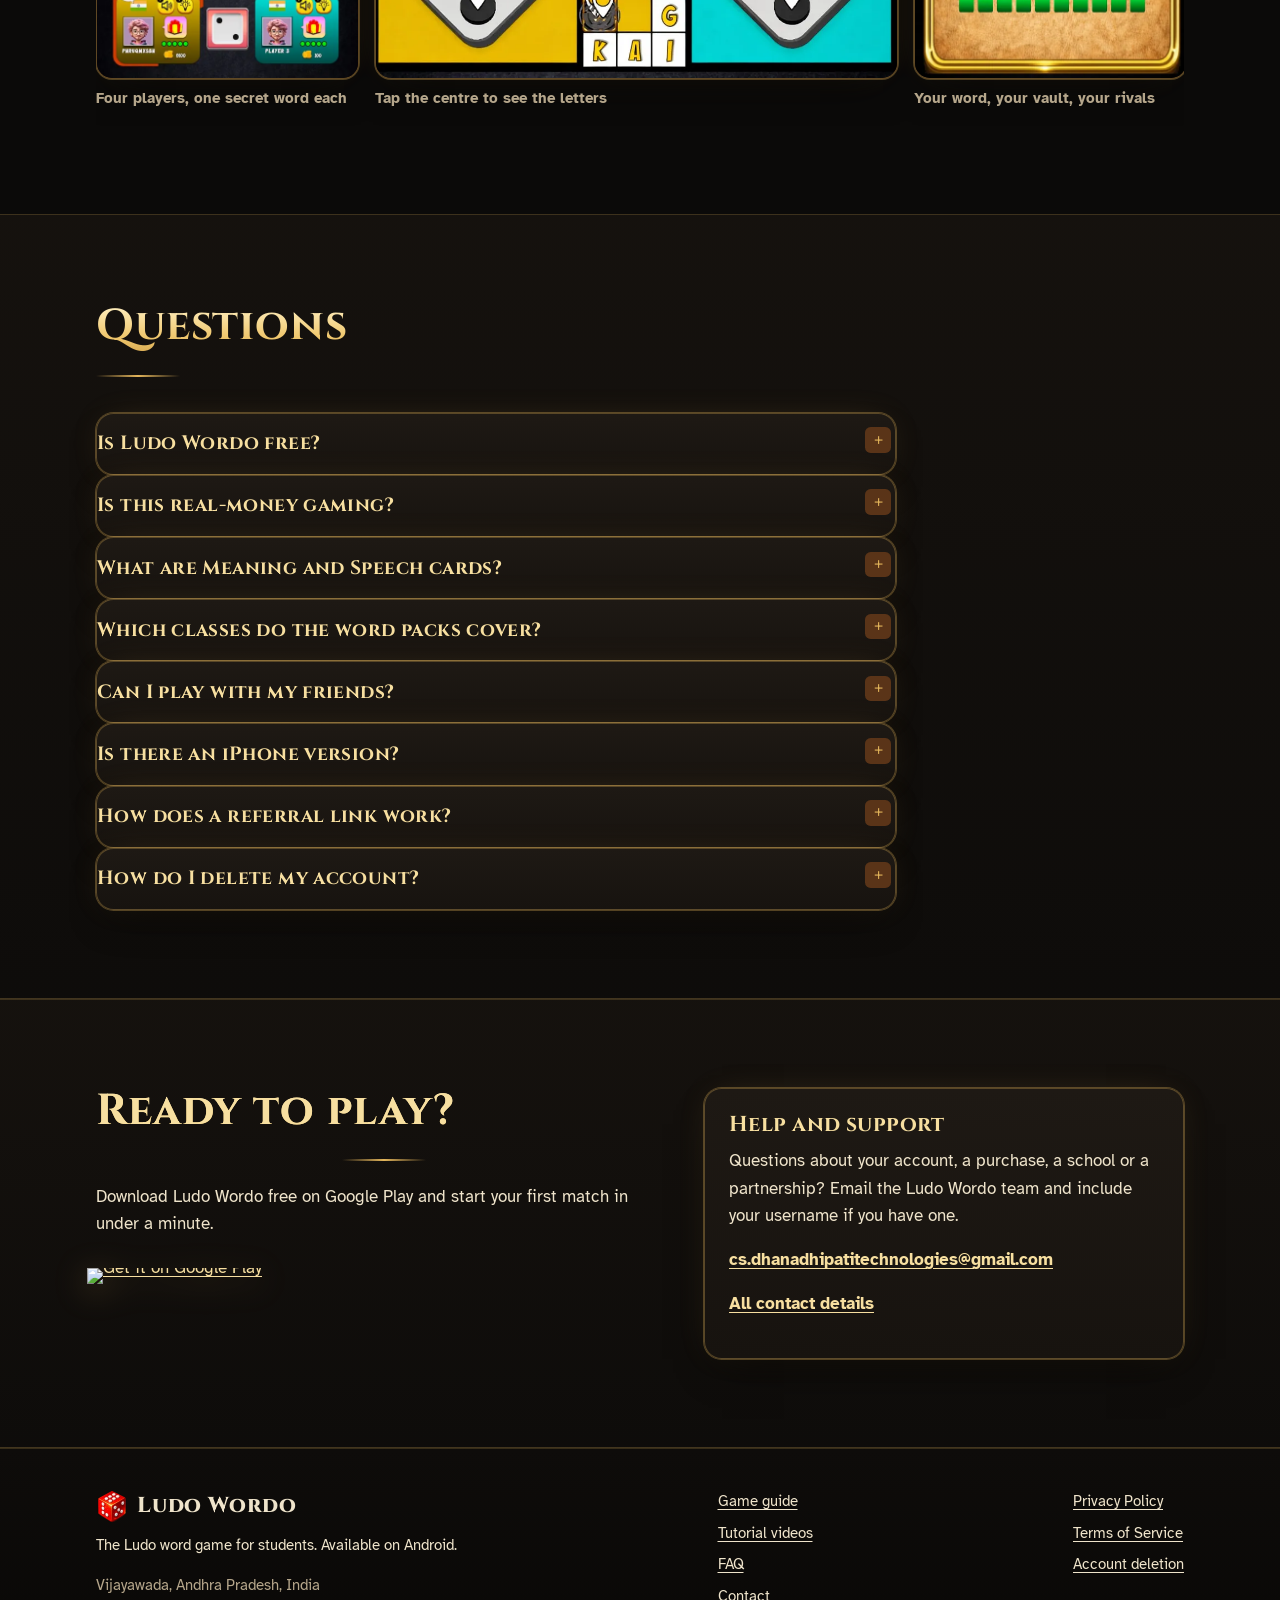
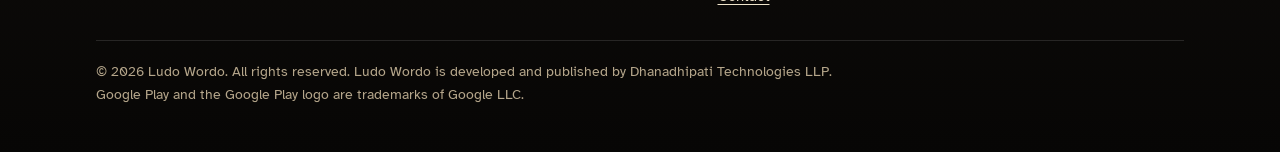
==== commit 2ed13f9e: "Add files via upload" ====
--- a/index.html
+++ b/index.html
@@ -6,7 +6,7 @@
   <title>Ludo Wordo – the Ludo word game that teaches English spelling</title>
   <meta name="description" content="Ludo Wordo is a free Android board game: roll the dice, collect letters on the Ludo path and complete the secret word first. Learn English spelling, meanings and CBSE chapter words while you play.">
   <link rel="canonical" href="https://www.ludowordo.com/">
-  <meta name="theme-color" content="#5a3418">
+  <meta name="theme-color" content="#0b0a09">
 
   <!-- Google Search Console verification (keep) -->
   <meta name="google-site-verification" content="_3kOeRb-M8FAr0fZK5qZ2WLotIfs3S4XFJzFwa5cAMU">
@@ -38,6 +38,8 @@
   <link rel="preload" as="image" href="assets/img/logo-360.webp" imagesrcset="assets/img/logo-360.webp 360w, assets/img/logo-600.webp 600w" imagesizes="(max-width: 760px) 220px, 300px">
   <link rel="stylesheet" href="https://fonts.googleapis.com/css2?family=Atkinson+Hyperlegible:wght@400;700&family=Baloo+2:wght@600;700;800&display=swap">
   <link rel="stylesheet" href="assets/css/site.css">
+  <link rel="stylesheet" href="https://fonts.googleapis.com/css2?family=Cinzel:wght@600;700;800&display=swap">
+  <link rel="stylesheet" href="assets/css/premium.css">
   <script src="assets/js/site.js" defer></script>
 
   <script type="application/ld+json">
@@ -156,7 +158,7 @@
       <ol class="steps">
         <li class="step">
           <h3>Pick a match</h3>
-          <p>Play online with 2–4 players on a mini or maxi board, or open a private room and invite friends. Bots fill any empty seats.</p>
+          <p>Play online with 2–4 players, or open a private room and invite friends. Bots fill any empty seats.</p>
         </li>
         <li class="step">
           <h3>See the target word</h3>
@@ -193,7 +195,7 @@
       <div class="feature-grid">
         <div class="feature">
           <h3>Online multiplayer</h3>
-          <p>2 to 4 players, mini and maxi boards, and bots that step in so a match never waits for a missing player. Each turn has a short timer, so games keep moving.</p>
+          <p>2 to 4 players, and bots that step in so a match never waits for a missing player. Each turn has a short timer, so games keep moving.</p>
         </div>
         <div class="feature">
           <h3>Play with friends</h3>
--- a/assets/css/site.css
+++ b/assets/css/site.css
@@ -0,0 +1,594 @@
+/* Ludo Wordo — site styles
+   Parchment + wood board look, bright Ludo colours.
+   One stylesheet for every page so the browser caches it once. */
+
+:root {
+  --parchment: #f6e7c6;
+  --parchment-deep: #ecd5a3;
+  --paper: #fbf3df;
+  --wood: #5a3418;
+  --wood-dark: #3a200c;
+  --ink: #2e1c0c;
+  --ink-soft: #5b4430;
+  --gold: #e3a82b;
+  --gold-deep: #9a6a0c;
+  --red: #d2343f;
+  --green: #1f8f50;
+  --blue: #2468cc;
+  --yellow: #f4c324;
+  --line: #d9bd85;
+
+  --font-display: "Baloo 2", "Trebuchet MS", system-ui, sans-serif;
+  --font-body: "Atkinson Hyperlegible", "Segoe UI", system-ui, -apple-system, sans-serif;
+
+  --wrap: 72rem;
+  --gutter: clamp(1rem, 4vw, 2rem);
+  --radius-tile: 0.6rem;
+  --radius-panel: 1.1rem;
+}
+
+*, *::before, *::after { box-sizing: border-box; }
+
+html {
+  -webkit-text-size-adjust: 100%;
+  scroll-behavior: smooth;
+  scroll-padding-top: 5rem;
+}
+
+@media (prefers-reduced-motion: reduce) {
+  html { scroll-behavior: auto; }
+  *, *::before, *::after { animation: none !important; transition: none !important; }
+}
+
+body {
+  margin: 0;
+  font-family: var(--font-body);
+  font-size: 1.0625rem;
+  line-height: 1.6;
+  color: var(--ink);
+  background-color: var(--parchment);
+  background-image:
+    radial-gradient(ellipse at 20% 0%, rgba(255,255,255,.45), transparent 55%),
+    radial-gradient(ellipse at 100% 60%, rgba(176,122,40,.10), transparent 50%);
+  background-attachment: fixed;
+}
+
+img, svg, iframe { max-width: 100%; display: block; }
+
+a { color: var(--blue); text-underline-offset: 0.18em; }
+a:hover { color: #164a96; }
+
+:focus-visible {
+  outline: 3px solid var(--blue);
+  outline-offset: 3px;
+  border-radius: 4px;
+}
+
+h1, h2, h3 {
+  font-family: var(--font-display);
+  line-height: 1.1;
+  color: var(--ink);
+  margin: 0 0 0.5em;
+}
+h2 { font-size: clamp(1.9rem, 4.5vw, 2.8rem); font-weight: 800; letter-spacing: -0.01em; }
+h3 { font-size: 1.35rem; font-weight: 700; }
+p { margin: 0 0 1em; }
+
+.wrap { max-width: var(--wrap); margin: 0 auto; padding: 0 var(--gutter); }
+
+.skip-link {
+  position: absolute; left: 1rem; top: -4rem; z-index: 100;
+  background: var(--ink); color: #fff; padding: .6rem 1rem; border-radius: .5rem;
+}
+.skip-link:focus { top: 1rem; color: #fff; }
+
+.visually-hidden {
+  position: absolute !important; width: 1px; height: 1px; overflow: hidden;
+  clip: rect(0 0 0 0); white-space: nowrap;
+}
+
+/* ---------- Wood header ---------- */
+
+.site-header {
+  position: sticky; top: 0; z-index: 50;
+  background-color: var(--wood);
+  background-image:
+    repeating-linear-gradient(92deg, rgba(255,255,255,.035) 0 2px, transparent 2px 9px),
+    repeating-linear-gradient(88deg, rgba(0,0,0,.08) 0 1px, transparent 1px 23px);
+  border-bottom: 3px solid var(--gold-deep);
+  color: var(--paper);
+}
+.site-header .wrap {
+  display: flex; align-items: center; gap: 1rem;
+  min-height: 4rem;
+}
+.brand {
+  display: flex; align-items: center; gap: .55rem;
+  color: var(--paper); text-decoration: none;
+  font-family: var(--font-display); font-weight: 800; font-size: 1.35rem;
+  white-space: nowrap;
+}
+.brand:hover { color: #fff; }
+.brand-die { width: 2rem; height: 2rem; flex: none; }
+
+.site-nav { flex: 1; min-width: 0; }
+.site-nav ul {
+  list-style: none; margin: 0; padding: 0;
+  display: flex; gap: .25rem; justify-content: flex-end;
+}
+.site-nav a {
+  display: block; padding: .45rem .7rem; border-radius: .5rem;
+  color: #f3e2bf; text-decoration: none; font-weight: 700; font-size: .95rem; white-space: nowrap;
+}
+.site-nav a:hover, .site-nav a[aria-current="page"] { background: rgba(255,255,255,.1); color: #fff; }
+
+.header-cta {
+  flex: none;
+  background: var(--gold); color: var(--ink);
+  font-weight: 700; text-decoration: none;
+  padding: .5rem .95rem; border-radius: 999px;
+  box-shadow: 0 2px 0 var(--gold-deep);
+}
+.header-cta:hover { background: #f0bb45; color: var(--ink); }
+
+@media (max-width: 1060px) {
+  .site-header .wrap { flex-wrap: wrap; gap: 0 .75rem; padding-top: .4rem; }
+  .brand { order: 1; }
+  .header-cta { order: 2; margin-left: auto; font-size: .9rem; }
+  .site-nav { order: 3; flex-basis: 100%; overflow-x: auto; scrollbar-width: none; }
+  .site-nav::-webkit-scrollbar { display: none; }
+  .site-nav ul { justify-content: flex-start; padding: .2rem 0 .45rem; }
+  .site-nav a { white-space: nowrap; padding: .35rem .6rem; font-size: .9rem; }
+}
+
+/* ---------- Ludo path strip (used as a divider in a few places) ---------- */
+
+.path-strip {
+  height: 14px;
+  background:
+    linear-gradient(90deg, var(--line) 1px, transparent 1px) 0 0 / 28px 14px,
+    repeating-linear-gradient(90deg,
+      var(--red) 0 28px, var(--paper) 28px 56px,
+      var(--green) 56px 84px, var(--paper) 84px 112px,
+      var(--yellow) 112px 140px, var(--paper) 140px 168px,
+      var(--blue) 168px 196px, var(--paper) 196px 224px);
+  border-block: 2px solid var(--wood);
+}
+
+/* ---------- Letter tiles (the signature element) ---------- */
+
+.tiles { display: flex; flex-wrap: wrap; gap: .3em; margin: 0; padding: 0; list-style: none; }
+.tiles .word { display: flex; gap: .12em; }
+.tile {
+  --c: var(--red);
+  display: inline-grid; place-items: center;
+  width: 1.12em; height: 1.18em;
+  font-family: var(--font-display); font-weight: 800; line-height: 1;
+  color: #fff;
+  background: var(--c);
+  border-radius: .16em;
+  box-shadow: inset 0 -.08em 0 rgba(0,0,0,.22), 0 .06em 0 var(--wood-dark);
+  text-shadow: 0 .04em 0 rgba(0,0,0,.25);
+  padding-top: .1em;
+}
+.tile.g { --c: var(--green); }
+.tile.y { --c: var(--yellow); color: var(--ink); text-shadow: none; }
+.tile.b { --c: var(--blue); }
+.tile.blank {
+  background: transparent; color: var(--ink);
+  box-shadow: none; text-shadow: none;
+  border: .07em dashed var(--wood);
+}
+
+
+
+/* ---------- Hero ---------- */
+
+.hero { padding: clamp(2rem, 6vw, 4.5rem) 0 clamp(2.5rem, 6vw, 4rem); }
+.hero .wrap {
+  display: grid; gap: clamp(2rem, 5vw, 4rem);
+  grid-template-columns: minmax(0, 1.25fr) minmax(0, .75fr);
+  align-items: center;
+}
+.hero h1 { font-size: clamp(3rem, 10vw, 5.6rem); margin-bottom: .3em; }
+.hero h1 .tiles { gap: .25em .35em; }
+.hero-tagline {
+  font-family: var(--font-display); font-weight: 700;
+  font-size: clamp(1.35rem, 3vw, 1.75rem); line-height: 1.25;
+  margin-bottom: .6em; max-width: 26ch;
+}
+.hero-text { color: var(--ink-soft); max-width: 46ch; font-size: 1.1rem; }
+.hero-actions { display: flex; flex-wrap: wrap; align-items: center; gap: .75rem 1.25rem; margin-top: 1.5rem; }
+.hero-note { font-size: .95rem; color: var(--ink-soft); margin: 0; }
+.hero-legal { margin-top: 1.25rem; font-size: .95rem; color: var(--ink-soft); }
+
+.play-badge { display: inline-block; line-height: 0; border-radius: .6rem; }
+.play-badge img { height: 64px; width: auto; margin: -9px; } /* official badge has built-in padding */
+
+@media (max-width: 760px) {
+  .hero .wrap { grid-template-columns: 1fr; }
+  .hero-media { order: 2; }
+}
+
+/* ---------- Phone frame + YouTube facade ---------- */
+
+.phone {
+  width: min(100%, 300px); margin-inline: auto;
+  padding: 10px; border-radius: 34px;
+  background: linear-gradient(160deg, #3d2410, #1f1105);
+  box-shadow: 0 0 0 3px var(--gold-deep), 0 22px 40px -18px rgba(58,32,12,.7);
+}
+.phone .yt { border-radius: 25px; }
+
+.yt {
+  position: relative; display: block; overflow: hidden;
+  aspect-ratio: 9 / 16; width: 100%;
+  background: #1b0f05; color: #fff;
+  border-radius: var(--radius-tile);
+}
+.yt img { width: 100%; height: 100%; object-fit: cover; }
+.yt iframe { position: absolute; inset: 0; width: 100%; height: 100%; border: 0; }
+.yt-play {
+  position: absolute; left: 50%; top: 50%; translate: -50% -50%;
+  width: 68px; height: 68px; border-radius: 50%;
+  background: rgba(210,52,63,.95);
+  box-shadow: 0 0 0 5px rgba(255,255,255,.85);
+  display: grid; place-items: center;
+  transition: transform .15s;
+}
+.yt-play::after {
+  content: ""; margin-left: 6px;
+  border-left: 22px solid #fff; border-block: 14px solid transparent;
+}
+.yt:hover .yt-play, .yt:focus-visible .yt-play { transform: scale(1.08); }
+.yt-label {
+  position: absolute; left: 0; right: 0; bottom: 0;
+  padding: 2.2rem .8rem .8rem;
+  background: linear-gradient(transparent, rgba(0,0,0,.78));
+  font-weight: 700; font-size: .95rem; line-height: 1.3;
+}
+
+/* ---------- Generic sections ---------- */
+
+.section { padding: clamp(3rem, 8vw, 5.5rem) 0; }
+.section-intro { max-width: 44rem; margin-bottom: 2.25rem; }
+.section-intro p { color: var(--ink-soft); font-size: 1.12rem; }
+.section-alt { background: var(--paper); border-block: 1px solid var(--line); }
+
+/* the wood "board" section */
+.section-wood {
+  background-color: var(--wood);
+  background-image:
+    repeating-linear-gradient(91deg, rgba(255,255,255,.03) 0 2px, transparent 2px 11px),
+    repeating-linear-gradient(89deg, rgba(0,0,0,.09) 0 1px, transparent 1px 31px);
+  color: #f3e2bf;
+}
+.section-wood h2, .section-wood h3 { color: #fff3d6; }
+.section-wood .section-intro p { color: #e6cfa0; }
+.section-wood a { color: #ffd76a; }
+
+/* ---------- How to play: steps laid out as squares on a path ---------- */
+
+.steps {
+  list-style: none; margin: 0; padding: 0;
+  display: grid; gap: 1rem;
+  grid-template-columns: repeat(auto-fit, minmax(min(100%, 19rem), 1fr));
+  counter-reset: step;
+}
+.step {
+  counter-increment: step;
+  position: relative;
+  background: var(--paper);
+  border: 2px solid var(--wood);
+  border-radius: var(--radius-panel);
+  padding: 1.25rem 1.25rem 1.1rem 4.5rem;
+  min-height: 7.5rem;
+}
+.step::before {
+  content: counter(step);
+  position: absolute; left: 1rem; top: 1.1rem;
+  width: 2.5rem; height: 2.5rem;
+  display: grid; place-items: center;
+  font-family: var(--font-display); font-weight: 800; font-size: 1.4rem;
+  color: #fff; background: var(--c, var(--red));
+  border-radius: .45rem;
+  box-shadow: inset 0 -3px 0 rgba(0,0,0,.2);
+  padding-top: .15rem;
+}
+.step:nth-child(4n+2) { --c: var(--green); }
+.step:nth-child(4n+3) { --c: var(--gold-deep); }
+.step:nth-child(4n+4) { --c: var(--blue); }
+.step h3 { margin-bottom: .3rem; font-size: 1.2rem; }
+.step p { margin: 0; color: var(--ink-soft); font-size: 1rem; }
+
+.guide-link { margin-top: 1.75rem; font-weight: 700; }
+
+/* ---------- Features ---------- */
+
+.feature-grid {
+  display: grid; gap: 2.25rem 2.5rem;
+  grid-template-columns: repeat(auto-fit, minmax(min(100%, 17rem), 1fr));
+}
+.feature { border-top: 4px solid var(--c, var(--red)); padding-top: 1rem; }
+.feature:nth-child(4n+2) { --c: var(--green); }
+.feature:nth-child(4n+3) { --c: var(--yellow); }
+.feature:nth-child(4n+4) { --c: var(--blue); }
+.feature p { margin: 0; color: inherit; opacity: .92; }
+.feature ul { margin: .5rem 0 0; padding-left: 1.1rem; }
+.feature li { margin-bottom: .25rem; }
+
+/* ---------- Learning ---------- */
+
+.audience-grid {
+  display: grid; gap: 1.25rem;
+  grid-template-columns: repeat(auto-fit, minmax(min(100%, 16rem), 1fr));
+  margin-bottom: 3rem;
+}
+.audience {
+  background: var(--paper); border: 1px solid var(--line);
+  border-radius: var(--radius-panel); padding: 1.5rem;
+}
+.audience h3 { display: flex; align-items: center; gap: .6rem; }
+.audience h3 .tile { font-size: 1.5rem; flex: none; }
+.audience ul { margin: 0; padding-left: 1.1rem; color: var(--ink-soft); }
+.audience li { margin-bottom: .4rem; }
+
+.week {
+  display: grid; gap: 2rem; align-items: center;
+  grid-template-columns: minmax(0, 1fr) minmax(0, 1.1fr);
+}
+.week-days {
+  list-style: none; margin: 0; padding: 0;
+  display: grid; grid-template-columns: repeat(7, minmax(0, 1fr)); gap: .35rem;
+}
+@media (max-width: 520px) {
+  .week-days { grid-template-columns: repeat(4, minmax(0, 1fr)); }
+}
+.week-days li {
+  aspect-ratio: 1; display: grid; place-items: center; text-align: center;
+  background: var(--paper); border: 2px solid var(--wood); border-radius: .5rem;
+  font-family: var(--font-display); font-weight: 700; font-size: clamp(.72rem, 1.4vw, .92rem);
+  line-height: 1.1; padding: .15rem; min-width: 0; overflow-wrap: anywhere; hyphens: auto;
+}
+.week-days li:first-child { background: var(--gold); }
+.week-caption { font-size: .95rem; color: var(--ink-soft); margin-top: .75rem; }
+
+@media (max-width: 760px) { .week { grid-template-columns: 1fr; } }
+
+/* ---------- Word packs: a bookshelf ---------- */
+
+.shelf {
+  background: linear-gradient(var(--wood), var(--wood-dark));
+  border-radius: var(--radius-panel);
+  padding: 1.25rem 1.25rem 0;
+  box-shadow: inset 0 -14px 0 #2a1607;
+}
+.shelf-row {
+  display: flex; gap: .55rem; align-items: flex-end;
+  list-style: none; margin: 0; padding: 0 0 14px;
+  overflow-x: auto;
+  scrollbar-color: var(--gold-deep) transparent;
+}
+.book {
+  position: relative;
+  flex: none; width: 4.6rem; min-height: 11rem;
+  display: flex; flex-direction: column; justify-content: space-between;
+  padding: .7rem .4rem;
+  border-radius: .35rem .35rem .15rem .15rem;
+  background: var(--c, var(--red)); color: #fff;
+  box-shadow: inset -6px 0 0 rgba(0,0,0,.15), inset 0 6px 0 rgba(255,255,255,.12);
+  text-align: center;
+}
+.book:nth-child(4n+2) { --c: var(--green); }
+.book:nth-child(4n+3) { --c: #c98a12; }
+.book:nth-child(4n+4) { --c: var(--blue); }
+.book:nth-child(odd) { min-height: 12.5rem; }
+.book strong { font-family: var(--font-display); font-size: 1.6rem; line-height: 1; display: block; }
+.book span { font-size: .78rem; line-height: 1.2; font-weight: 700; }
+.pack-points { display: grid; gap: 1rem 2rem; grid-template-columns: repeat(auto-fit, minmax(min(100%, 15rem), 1fr)); margin-top: 2rem; }
+.pack-points p { margin: 0; color: var(--ink-soft); }
+.pack-points strong { color: var(--ink); display: block; font-family: var(--font-display); font-size: 1.15rem; }
+
+/* ---------- Horizontal scrollers (videos, screenshots) ---------- */
+
+.scroller {
+  position: relative;
+  display: grid; grid-auto-flow: column;
+  grid-auto-columns: minmax(11.5rem, 14rem);
+  gap: 1rem; overflow-x: auto;
+  padding: .25rem .25rem 1rem;
+  scroll-snap-type: x mandatory;
+  scrollbar-color: var(--gold-deep) transparent;
+}
+.scroller > * { scroll-snap-align: start; margin: 0; }
+.scroller figcaption { font-size: .92rem; margin-top: .5rem; color: var(--ink-soft); }
+.section-wood .scroller figcaption { color: #e6cfa0; }
+
+
+/* ---------- FAQ ---------- */
+
+.faq { max-width: 50rem; }
+.faq details {
+  border-bottom: 2px solid var(--line);
+}
+.faq summary {
+  cursor: pointer; list-style: none;
+  padding: 1.1rem 2.5rem 1.1rem 0; position: relative;
+  font-family: var(--font-display); font-weight: 700; font-size: 1.2rem; line-height: 1.3;
+}
+.faq summary::-webkit-details-marker { display: none; }
+.faq summary::after {
+  content: "+"; position: absolute; right: .25rem; top: .85rem;
+  width: 1.6rem; height: 1.6rem; display: grid; place-items: center;
+  border-radius: .35rem; background: var(--wood); color: #fff; font-size: 1.2rem;
+  transition: transform .2s;
+}
+.faq details[open] summary::after { content: "−"; }
+.faq details > div { padding: 0 0 1.2rem; color: var(--ink-soft); max-width: 44rem; }
+.faq details > div p:last-child { margin: 0; }
+
+/* ---------- Contact / CTA ---------- */
+
+.cta-band {
+  display: grid; gap: 2rem; grid-template-columns: minmax(0,1.2fr) minmax(0,1fr); align-items: start;
+}
+.contact-card {
+  background: var(--paper); color: var(--ink);
+  border-radius: var(--radius-panel); padding: 1.5rem;
+  border: 3px solid var(--gold);
+}
+.contact-card h3 { color: var(--ink) !important; }
+.contact-card a { color: var(--blue) !important; font-weight: 700; word-break: break-word; }
+.contact-card p { color: var(--ink-soft); }
+@media (max-width: 760px) { .cta-band { grid-template-columns: 1fr; } }
+
+/* ---------- Footer ---------- */
+
+.site-footer {
+  background: var(--wood-dark); color: #d9c39b;
+  padding: 2.5rem 0 2rem; font-size: .95rem;
+}
+.footer-grid { display: flex; flex-wrap: wrap; gap: 2rem 3rem; justify-content: space-between; }
+.footer-brand { max-width: 26rem; }
+.footer-brand .brand { margin-bottom: .6rem; }
+.footer-links { list-style: none; margin: 0; padding: 0; display: grid; gap: .45rem; }
+.site-footer a { color: #fbe7b8; }
+.site-footer a:hover { color: #fff; }
+.company { display: flex; align-items: center; gap: .75rem; margin-top: 1rem; }
+.company img { width: 3rem; height: 3rem; border-radius: .4rem; }
+.copyright { margin-top: 2rem; padding-top: 1.25rem; border-top: 1px solid rgba(255,255,255,.12); font-size: .88rem; }
+
+/* ---------- Document pages (legal, guide, contact) ---------- */
+
+.doc-hero { padding: clamp(2rem, 6vw, 3.5rem) 0 1.5rem; }
+.doc-hero h1 { font-size: clamp(2.3rem, 6vw, 3.6rem); font-weight: 800; margin-bottom: .2em; }
+.doc-hero p { color: var(--ink-soft); margin: 0; }
+.doc {
+  background: var(--paper);
+  border: 1px solid var(--line);
+  border-radius: var(--radius-panel);
+  padding: clamp(1.25rem, 4vw, 2.75rem);
+  margin-bottom: 4rem;
+  max-width: 50rem;
+}
+.doc h2 { font-size: clamp(1.4rem, 3vw, 1.75rem); margin-top: 2rem; }
+.doc h2:first-child { margin-top: 0; }
+.doc h3 { margin-top: 1.4rem; font-size: 1.2rem; }
+.doc p, .doc li { color: #3f2d1b; }
+.doc ul, .doc ol { padding-left: 1.3rem; }
+.doc li { margin-bottom: .45rem; }
+.doc .meta { font-size: .95rem; color: var(--ink-soft); }
+.callout {
+  border-left: 6px solid var(--c, var(--green));
+  background: #fff9ea; padding: 1rem 1.25rem; border-radius: 0 .6rem .6rem 0;
+  margin: 1.25rem 0;
+}
+.callout.warn { --c: var(--red); }
+.callout > :last-child { margin-bottom: 0; }
+.path-steps { counter-reset: s; list-style: none; padding: 0 !important; }
+.path-steps li { counter-increment: s; position: relative; padding-left: 2.6rem; margin-bottom: .8rem; min-height: 2rem; }
+.path-steps li::before {
+  content: counter(s); position: absolute; left: 0; top: -.1rem;
+  width: 1.9rem; height: 1.9rem; display: grid; place-items: center;
+  background: var(--green); color: #fff; border-radius: .35rem;
+  font-family: var(--font-display); font-weight: 800; padding-top: .1rem;
+}
+.toc { font-size: .98rem; columns: 2 14rem; padding-left: 1.2rem; }
+.kbd { font-weight: 700; background: #f1dfb6; padding: .05em .35em; border-radius: .3em; white-space: nowrap; }
+
+/* ---------- Referral page ---------- */
+
+.refer {
+  min-height: 100vh; min-height: 100dvh;
+  display: grid; place-items: center; text-align: center;
+  padding: 2rem var(--gutter);
+}
+.refer-box { max-width: 26rem; }
+.refer-box h1 { font-size: clamp(2.6rem, 12vw, 3.6rem); }
+.refer-box h1 .tiles { justify-content: center; }
+.refer-code {
+  display: inline-block; margin: .25rem 0 1rem;
+  font-family: var(--font-display); font-weight: 800; font-size: 1.4rem; letter-spacing: .08em;
+  background: var(--paper); border: 2px dashed var(--wood); border-radius: .5rem; padding: .2rem .8rem;
+}
+.btn {
+  display: inline-flex; align-items: center; justify-content: center; gap: .5rem;
+  min-height: 3rem; padding: .7rem 1.4rem; border-radius: 999px;
+  font-weight: 700; text-decoration: none; border: 0; cursor: pointer; font: inherit; font-weight: 700;
+}
+.btn-green { background: var(--green); color: #fff; box-shadow: 0 3px 0 #145f35; }
+.btn-green:hover { background: #1a7d45; color: #fff; }
+.btn-ghost { background: transparent; color: var(--ink); border: 2px solid var(--wood); }
+.btn-ghost[aria-disabled="true"] { opacity: .65; cursor: default; }
+.refer-actions { display: grid; gap: .75rem; margin-top: 1.25rem; }
+.refer-actions[hidden] { display: none; }
+
+@media (max-width: 760px) {
+  .phone { width: min(78%, 250px); }
+}
+.wrap-narrow { max-width: 54rem; }
+
+/* ---------- Real logo, screenshots, dice story ---------- */
+
+.brand-die { object-fit: contain; }
+
+.hero-logo { margin: 0 0 1rem; }
+.hero-logo img {
+  width: clamp(200px, 26vw, 300px); height: auto;
+  filter: drop-shadow(0 10px 14px rgba(58,32,12,.28));
+  animation: logo-in .8s cubic-bezier(.3,1.4,.6,1) .1s both;
+}
+@keyframes logo-in {
+  from { transform: translateY(-14px) rotate(-4deg) scale(.94); opacity: 0; }
+  to { transform: none; opacity: 1; }
+}
+@media (max-width: 760px) {
+  .hero-logo { text-align: center; }
+  .hero-logo img { width: 220px; margin-inline: auto; }
+}
+
+/* screenshots keep their own shape; every image is the same height */
+.scroller.shots { grid-auto-columns: max-content; align-items: start; }
+.shots .shot { width: max-content; }
+.shots img {
+  height: clamp(340px, 62vh, 540px); width: auto;
+  border-radius: 1rem;
+  border: 5px solid #22140a;
+  box-shadow: 0 14px 24px -14px rgba(58,32,12,.6);
+  background: #22140a;
+}
+.shots figcaption { max-width: 16rem; font-weight: 700; color: var(--ink); }
+
+.week-shot { margin: 0; justify-self: center; }
+.week-shot img {
+  width: min(100%, 300px); height: auto;
+  border-radius: 1rem; border: 5px solid #22140a;
+  box-shadow: 0 14px 24px -14px rgba(58,32,12,.6);
+}
+
+.dice-story { padding-block: clamp(2.5rem, 6vw, 4rem); }
+.dice-grid {
+  display: grid; gap: clamp(1.5rem, 5vw, 4rem); align-items: center;
+  grid-template-columns: minmax(0, .8fr) minmax(0, 1.2fr);
+}
+.dice-grid img {
+  width: min(100%, 340px); height: auto; justify-self: center;
+  filter: drop-shadow(0 18px 20px rgba(58,32,12,.35));
+}
+.dice-grid p { color: var(--ink-soft); font-size: 1.12rem; max-width: 34rem; }
+.dice-grid p strong { color: var(--ink); }
+@media (max-width: 760px) {
+  .dice-grid { grid-template-columns: 1fr; }
+  .dice-grid img { width: 220px; }
+}
+
+.doc-shot { margin: 1.25rem 0 1.75rem; }
+.doc-shot img {
+  width: auto; max-width: 100%; max-height: 520px; height: auto;
+  border-radius: .9rem; border: 5px solid #22140a;
+}
+.doc-shot figcaption { font-size: .95rem; color: var(--ink-soft); margin-top: .5rem; }
+
+.refer-logo { margin: 0 0 .5rem; }
+.refer-logo img { width: 200px; height: auto; margin-inline: auto; }
+.footer-place { margin: .25rem 0 0; }
--- a/assets/css/premium.css
+++ b/assets/css/premium.css
@@ -0,0 +1,202 @@
+/* =====================================================================================
+   Ludo Wordo — PREMIUM Black & Gold theme (Nov 2026)
+   Loaded AFTER site.css on every page: same content, same links, same SEO — a new look that
+   matches the game (obsidian + gold, Cinzel titles). Delete the <link> to go back.
+   ===================================================================================== */
+
+:root {
+  --bg: #0b0a09;
+  --bg-2: #110f0d;
+  --panel: #17130f;
+  --panel-2: #1e1914;
+  --edge: rgba(227, 181, 91, 0.32);
+  --edge-strong: rgba(240, 200, 120, 0.65);
+  --gold: #e3b55b;
+  --gold-hi: #f7dfa0;
+  --gold-lo: #9d6d26;
+  --cream: #efe4cb;
+  --muted: #b5a68b;
+  --ink: var(--cream);
+  --ink-soft: var(--muted);
+  --line: rgba(227, 181, 91, 0.22);
+  --font-royal: "Cinzel", "Trajan Pro", Georgia, serif;
+  --font-display: "Cinzel", Georgia, serif;
+  --radius-panel: 1.1rem;
+  --glow: 0 0 0 1px var(--edge), 0 18px 40px -18px rgba(0, 0, 0, 0.85), 0 0 36px -14px rgba(227, 181, 91, 0.25);
+}
+
+html { background: var(--bg); }
+body {
+  color: var(--cream);
+  background-color: var(--bg);
+  background-image:
+    radial-gradient(ellipse 70% 45% at 50% -8%, rgba(227, 181, 91, 0.16), transparent 70%),
+    radial-gradient(ellipse 40% 30% at 92% 38%, rgba(180, 120, 40, 0.08), transparent 70%),
+    radial-gradient(ellipse 40% 30% at 6% 72%, rgba(180, 120, 40, 0.06), transparent 70%);
+  background-attachment: fixed;
+}
+
+/* ---------- type ---------- */
+h1, h2, h3 { color: var(--gold-hi); font-family: var(--font-royal); letter-spacing: 0.02em; }
+h2 {
+  font-weight: 700;
+  font-size: clamp(1.8rem, 4.2vw, 2.7rem);
+  background: linear-gradient(180deg, #fff1c6 0%, #f0c86e 45%, #b9842f 100%);
+  -webkit-background-clip: text; background-clip: text; color: transparent;
+  text-shadow: none;
+}
+h3 { color: var(--gold-hi); font-weight: 700; }
+p, li { color: var(--cream); }
+a { color: var(--gold-hi); }
+a:hover { color: #fff3cf; }
+:focus-visible { outline-color: var(--gold); }
+::selection { background: rgba(227, 181, 91, 0.35); color: #fff; }
+
+/* ---------- header ---------- */
+.site-header {
+  background: rgba(11, 10, 9, 0.82) !important;
+  backdrop-filter: blur(14px) saturate(1.2);
+  -webkit-backdrop-filter: blur(14px) saturate(1.2);
+  border-bottom: 1px solid var(--line) !important;
+  box-shadow: 0 10px 30px -18px rgba(0, 0, 0, 0.9) !important;
+}
+.brand, .brand:hover { color: var(--gold-hi) !important; font-family: var(--font-royal); letter-spacing: 0.04em; }
+.site-nav a { color: var(--cream) !important; font-family: var(--font-royal); font-weight: 700; letter-spacing: 0.06em; font-size: 0.86rem; text-transform: uppercase; }
+.site-nav a:hover, .site-nav a[aria-current="page"] { color: var(--gold-hi) !important; text-shadow: 0 0 14px rgba(240, 200, 120, 0.45); }
+.header-cta, .btn, .btn-green {
+  background: linear-gradient(180deg, #fff0c4 0%, #f0c86e 42%, #c8902f 100%) !important;
+  color: #2a1a06 !important;
+  border: 1px solid #7a5216 !important;
+  border-radius: 999px !important;
+  font-family: var(--font-royal); font-weight: 700; letter-spacing: 0.06em;
+  box-shadow: 0 6px 18px -6px rgba(227, 181, 91, 0.55), inset 0 1px 0 rgba(255, 255, 255, 0.6) !important;
+  text-shadow: none !important;
+  transition: transform .15s ease, box-shadow .15s ease;
+}
+.header-cta:hover, .btn:hover, .btn-green:hover { transform: translateY(-1px); box-shadow: 0 10px 26px -8px rgba(227, 181, 91, 0.75), inset 0 1px 0 rgba(255,255,255,.7) !important; }
+.btn-ghost {
+  background: transparent !important; color: var(--gold-hi) !important;
+  border: 1px solid var(--edge-strong) !important; border-radius: 999px !important;
+}
+
+/* ---------- hero ---------- */
+.hero { background: transparent !important; border: 0 !important; }
+.hero-tagline { color: var(--gold-hi) !important; font-family: var(--font-royal); font-weight: 700; letter-spacing: 0.02em; }
+.hero-text { color: var(--cream) !important; }
+.hero-note, .hero-legal { color: var(--muted) !important; }
+.hero-logo img { filter: drop-shadow(0 18px 40px rgba(227, 181, 91, 0.28)); }
+.phone {
+  background: linear-gradient(160deg, #2a2219, #0f0c0a) !important;
+  border: 1px solid var(--edge-strong) !important;
+  box-shadow: var(--glow), 0 0 80px -20px rgba(227, 181, 91, 0.35) !important;
+}
+.yt-play { filter: drop-shadow(0 8px 20px rgba(0,0,0,.6)); }
+.yt-label { color: var(--gold-hi) !important; }
+.play-badge img { filter: drop-shadow(0 6px 16px rgba(227, 181, 91, 0.35)); }
+
+/* ---------- sections ---------- */
+.section, .section-alt, .section-wood, .dice-story, .cta-band {
+  background: transparent !important;
+  border: 0 !important;
+  position: relative;
+}
+.section-alt, .section-wood {
+  background: linear-gradient(180deg, rgba(23, 19, 15, 0.92), rgba(15, 13, 11, 0.92)) !important;
+  border-top: 1px solid var(--line) !important;
+  border-bottom: 1px solid var(--line) !important;
+}
+.section-wood h2, .section-wood h3 { color: var(--gold-hi); }
+.section-wood .section-intro p, .section-intro p { color: var(--muted) !important; }
+.section-wood a { color: var(--gold-hi) !important; }
+/* a thin gold ornament under every section title */
+.section h2::after {
+  content: ""; display: block; width: 84px; height: 2px; margin: 0.55em 0 0;
+  background: linear-gradient(90deg, transparent, var(--gold), transparent);
+}
+/* the ornament follows the heading's alignment (left by default, centred only under centred headings) */
+[style*="text-align:center"] h2::after, [style*="text-align: center"] h2::after, .cta-band h2::after { margin-left: auto; margin-right: auto; }
+
+/* ---------- cards (steps, features, audiences, contact, books, FAQ) ---------- */
+.step, .feature, .audience, .contact-card, .refer-box, .callout, .toc, .week, .pack-points p {
+  background: linear-gradient(180deg, var(--panel-2), var(--panel)) !important;
+  color: var(--cream) !important;
+  border: 1px solid var(--edge) !important;
+  border-radius: var(--radius-panel) !important;
+  box-shadow: var(--glow) !important;
+}
+.step::before {
+  background: linear-gradient(180deg, #fff0c4, #c8902f) !important;
+  color: #2a1a06 !important; border: 1px solid #7a5216 !important; font-family: var(--font-royal);
+}
+.step h3, .feature h3, .audience h3, .contact-card h3 { color: var(--gold-hi) !important; }
+.step p, .feature p, .feature li, .audience li, .contact-card p, .book span { color: var(--cream) !important; }
+.pack-points strong { color: var(--gold-hi) !important; }
+/* word-pack bookshelf: the books keep their bright Ludo colours, on a dark shelf with a gold edge */
+.shelf {
+  background: linear-gradient(180deg, #1d1813, #110e0b) !important;
+  border: 1px solid var(--edge) !important; box-shadow: var(--glow) !important;
+}
+.shelf-row { background: transparent !important; border: 0 !important; box-shadow: none !important; }
+.pack-points p { padding: 1rem 1.25rem !important; }
+.book { box-shadow: 0 6px 14px -6px rgba(0,0,0,.8), inset 0 1px 0 rgba(255,255,255,.25) !important; }
+.toc { padding: 0.9rem 1.2rem !important; }
+.feature:hover, .step:hover, .audience:hover { border-color: var(--edge-strong) !important; transform: translateY(-2px); transition: transform .2s ease, border-color .2s ease; }
+
+/* letter tiles keep their Ludo colours, with a dark edge */
+.tile { box-shadow: 0 3px 0 rgba(0,0,0,.45), 0 0 0 1px rgba(0,0,0,.35) !important; }
+
+/* screenshots / scroller */
+.scroller figcaption, .section-wood .scroller figcaption, .shots figcaption, .doc-shot figcaption { color: var(--muted) !important; }
+.shots img, .week-shot img, .doc-shot img, .dice-grid img {
+  border-radius: 1rem; border: 1px solid var(--edge); box-shadow: var(--glow);
+}
+.dice-grid p, .week-caption { color: var(--cream) !important; }
+.dice-grid p strong { color: var(--gold-hi) !important; }
+
+/* ---------- FAQ ---------- */
+.faq details {
+  background: linear-gradient(180deg, var(--panel-2), var(--panel)) !important;
+  border: 1px solid var(--edge) !important; border-radius: var(--radius-panel) !important;
+  box-shadow: var(--glow) !important;
+}
+.faq summary { color: var(--gold-hi) !important; font-family: var(--font-royal); font-weight: 700; letter-spacing: 0.02em; }
+.faq summary::after { color: var(--gold) !important; }
+.faq details > div, .faq details > div p { color: var(--cream) !important; }
+
+/* ---------- legal / document pages ---------- */
+.doc-hero { background: transparent !important; border-bottom: 1px solid var(--line) !important; }
+.doc-hero h1 {
+  font-family: var(--font-royal);
+  background: linear-gradient(180deg, #fff1c6 0%, #f0c86e 45%, #b9842f 100%);
+  -webkit-background-clip: text; background-clip: text; color: transparent;
+}
+.doc-hero p, .doc .meta { color: var(--muted) !important; }
+.doc {
+  background: linear-gradient(180deg, var(--panel-2), var(--panel)) !important;
+  border: 1px solid var(--edge) !important; border-radius: var(--radius-panel) !important;
+  box-shadow: var(--glow) !important; color: var(--cream) !important;
+}
+.doc h2 { -webkit-text-fill-color: initial; background: none; color: var(--gold-hi); font-size: 1.45rem; }
+.doc h2::after { display: none; }
+.doc p, .doc li { color: var(--cream) !important; }
+.callout.warn { border-color: rgba(220, 90, 70, 0.6) !important; }
+.path-steps li::before { background: var(--gold) !important; color: #2a1a06 !important; }
+.kbd { background: #2a2219 !important; color: var(--gold-hi) !important; border: 1px solid var(--edge) !important; }
+.refer-code { background: #0d0b09 !important; color: var(--gold-hi) !important; border: 1px dashed var(--edge-strong) !important; font-family: var(--font-royal); letter-spacing: 0.12em; }
+
+/* ---------- footer ---------- */
+.site-footer {
+  background: linear-gradient(180deg, #0e0c0a, #070605) !important;
+  border-top: 1px solid var(--line) !important; color: var(--muted) !important;
+}
+.site-footer a { color: var(--cream) !important; }
+.site-footer a:hover { color: var(--gold-hi) !important; }
+.copyright, .footer-place, .company { color: var(--muted) !important; }
+
+/* the decorative letter path strip under the header */
+.path-strip { opacity: 0.85; filter: saturate(0.9) brightness(0.9); }
+
+/* ---------- small screens ---------- */
+@media (max-width: 760px) {
+  .site-nav a { font-size: 0.8rem; }
+}
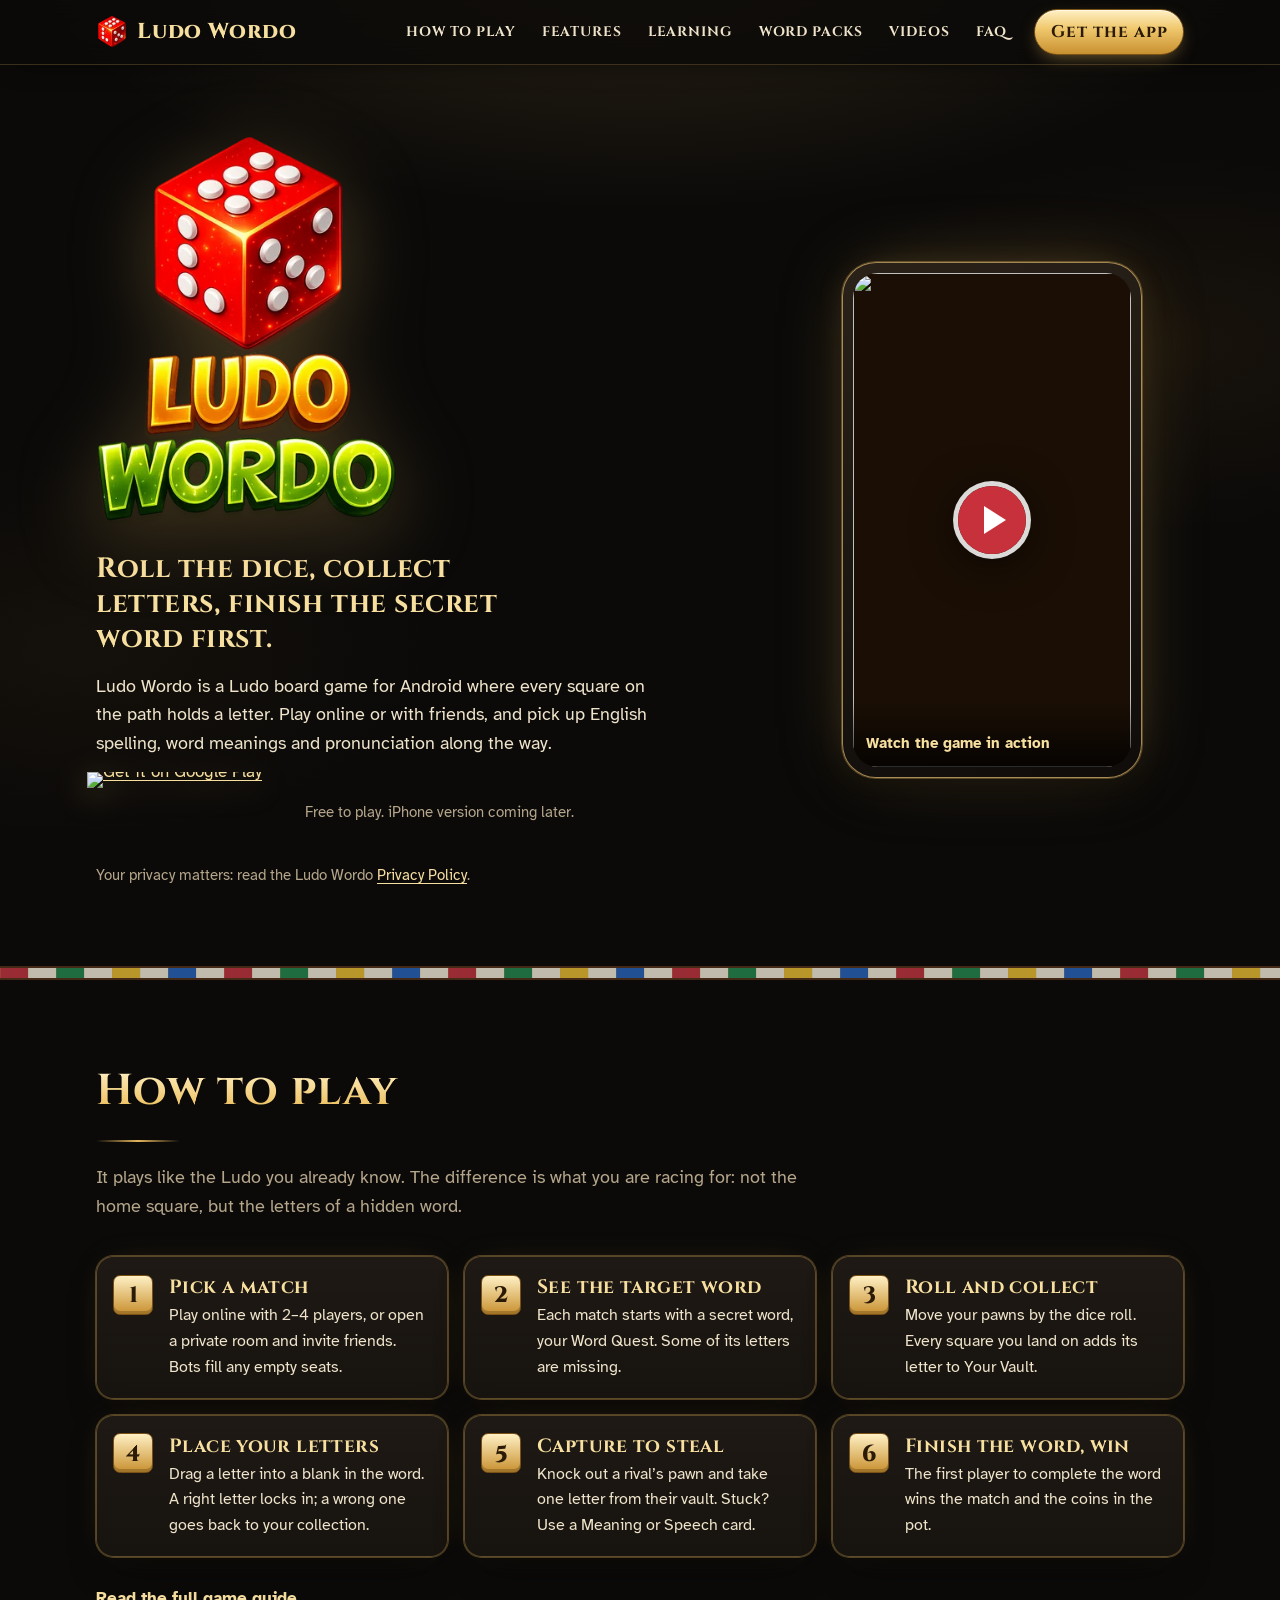
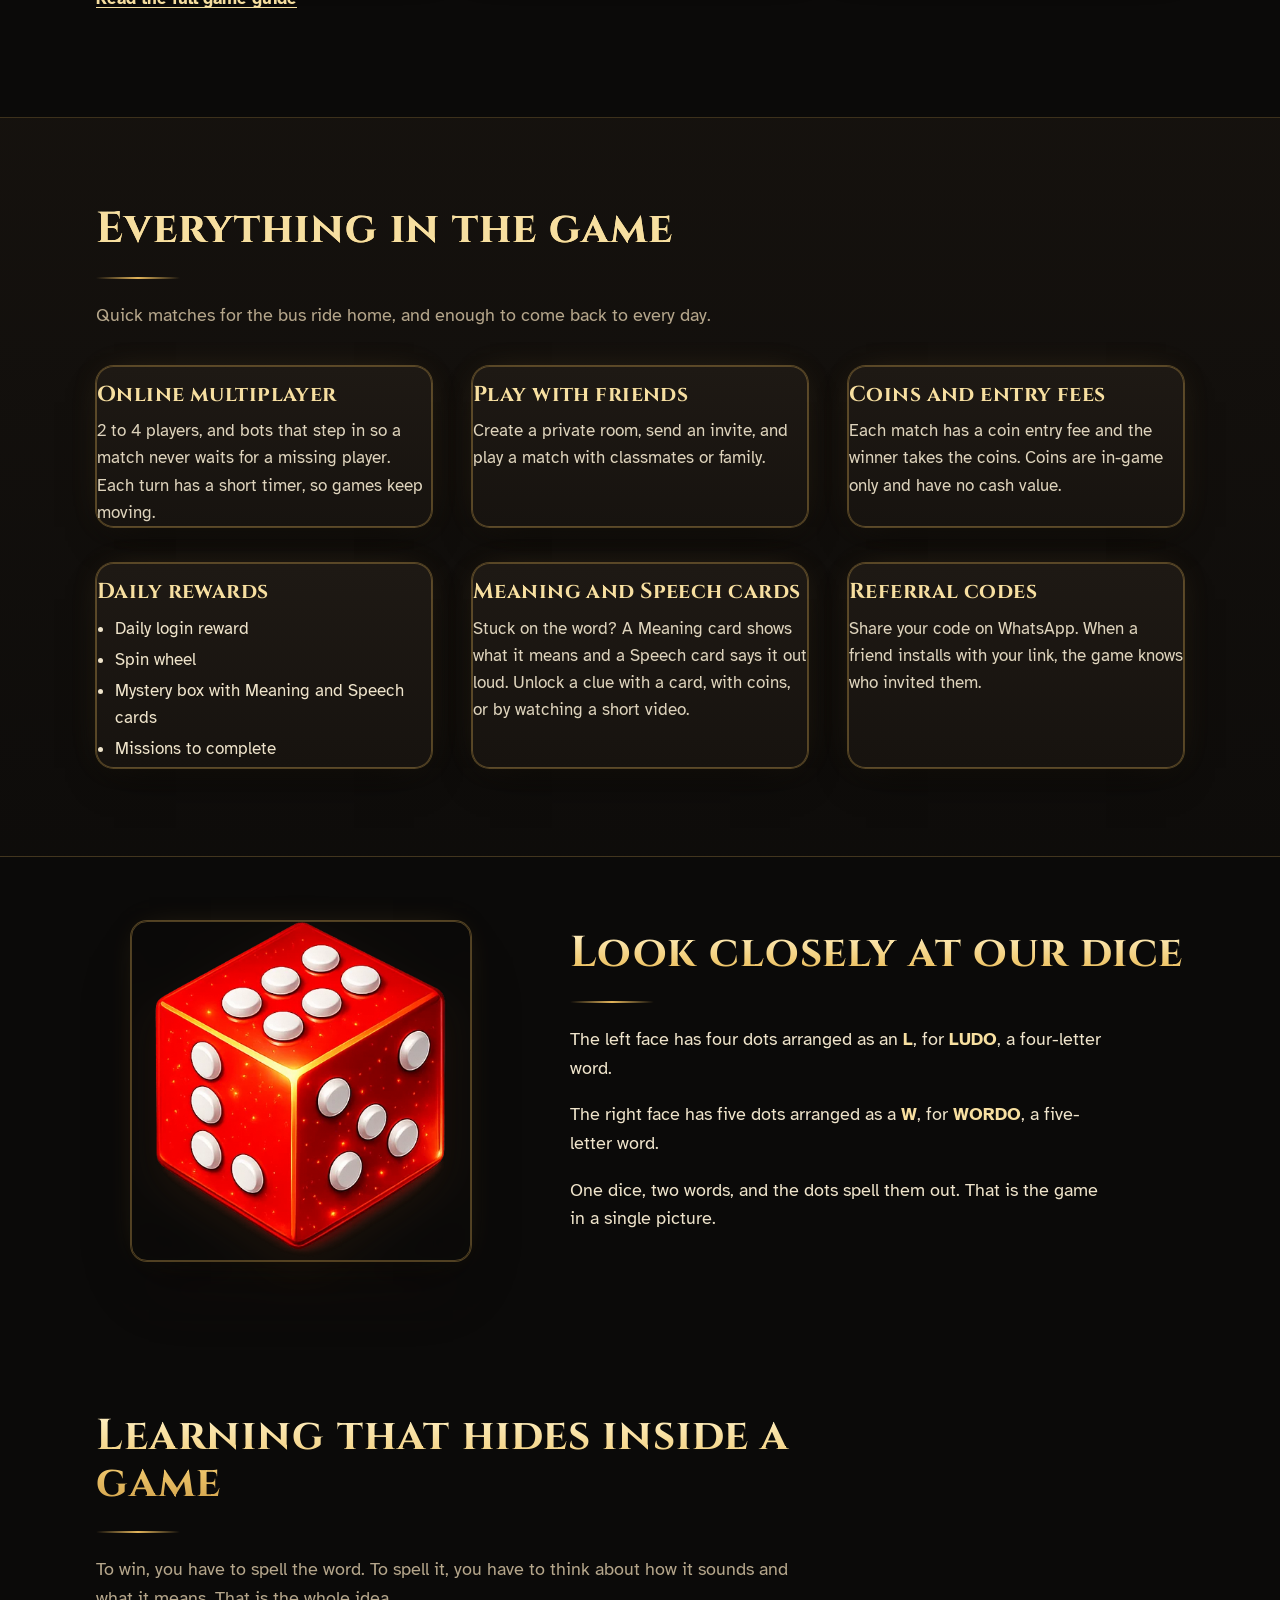
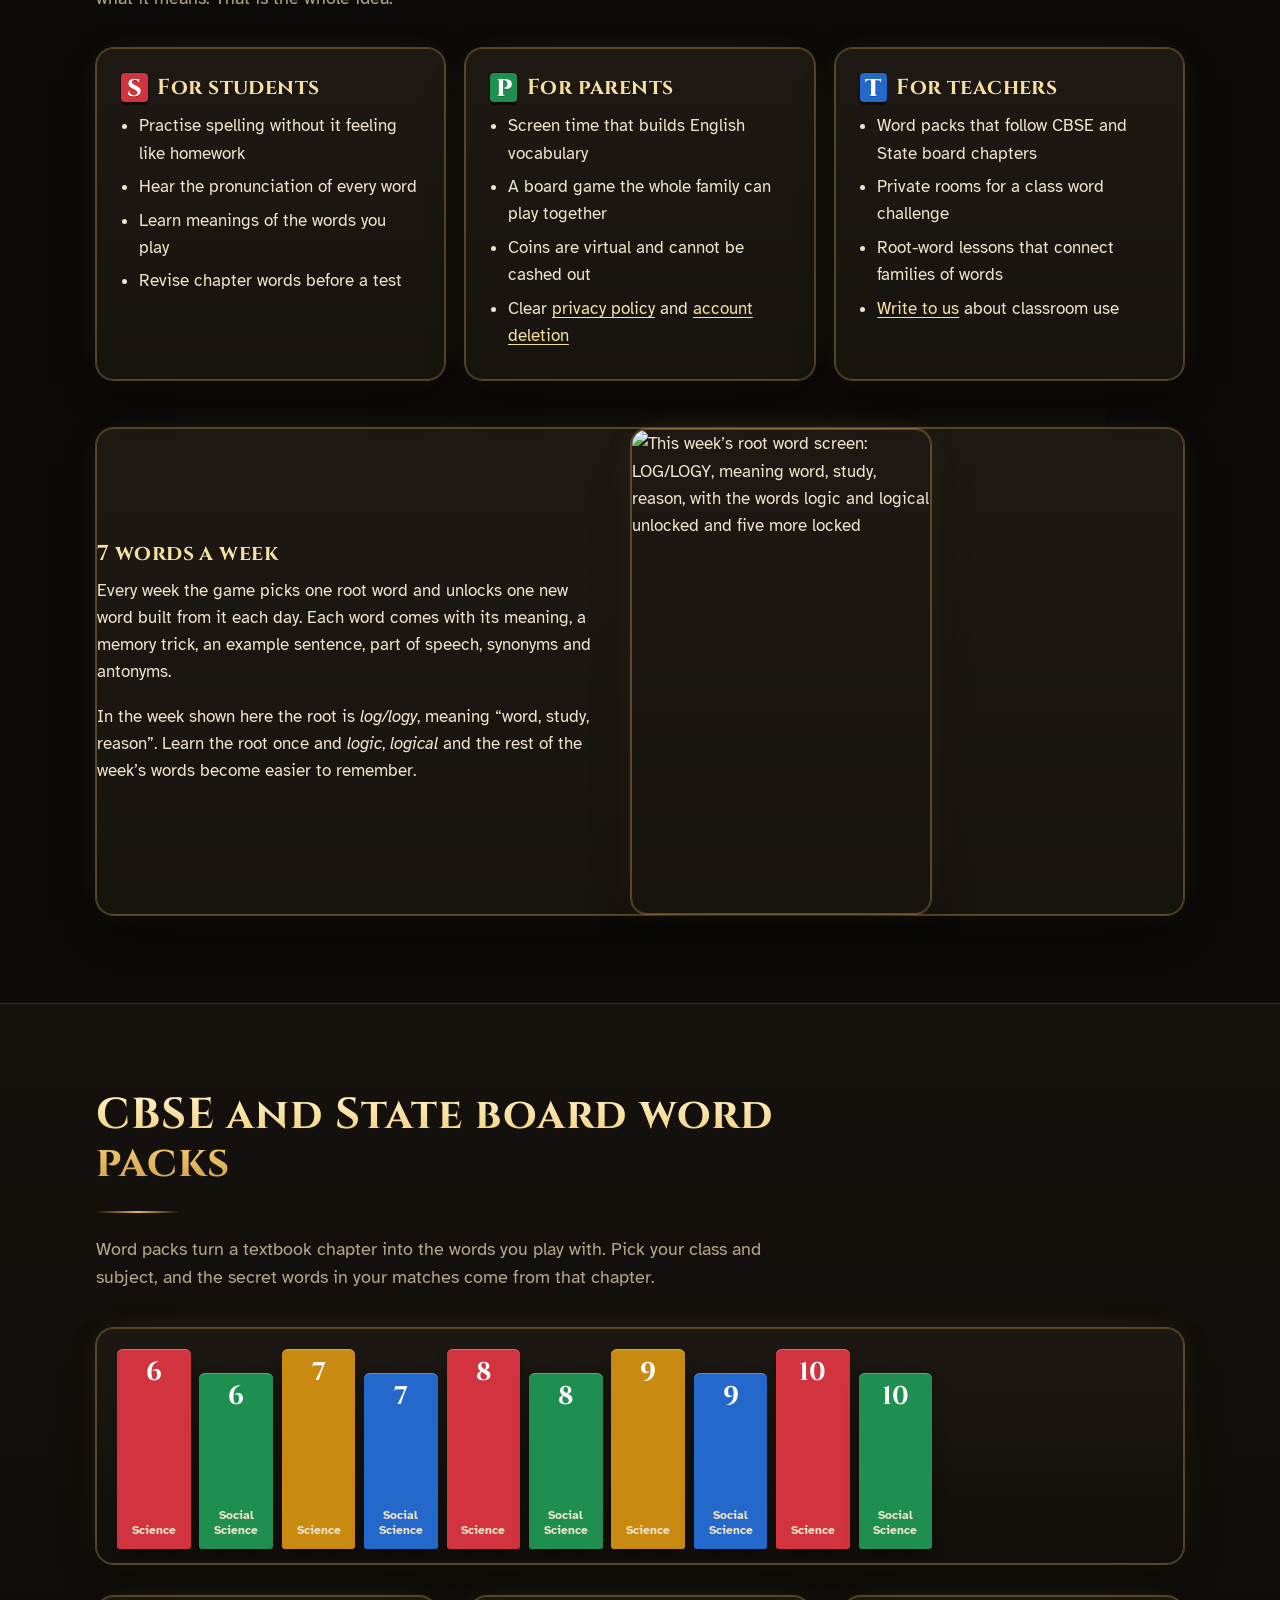
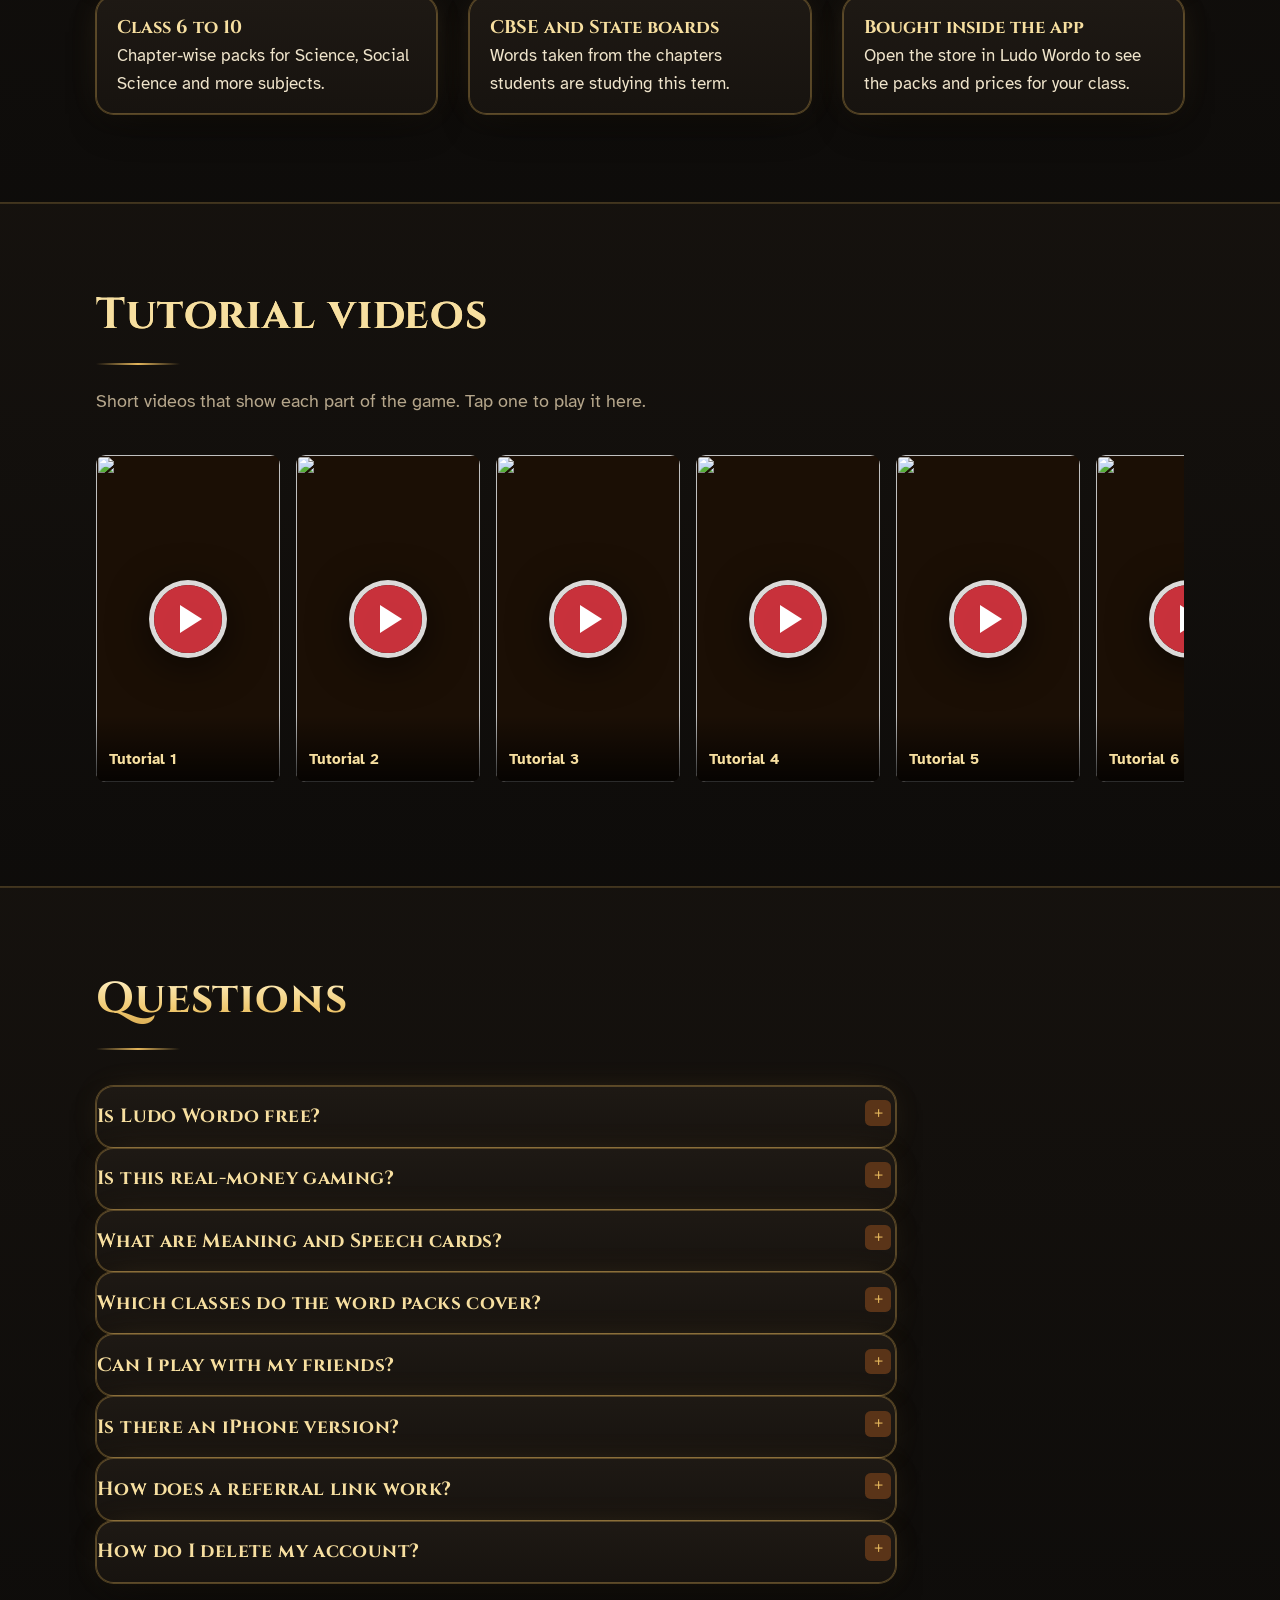
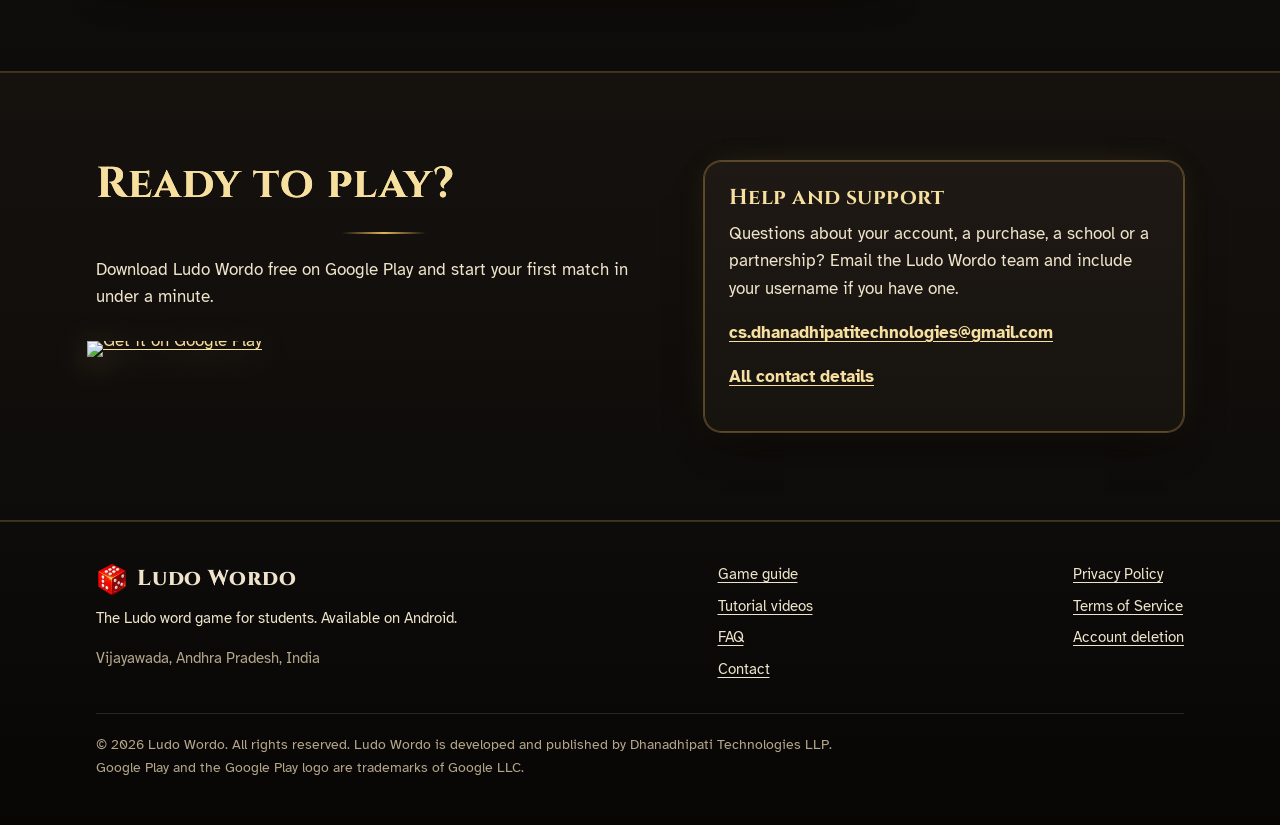
==== commit eafb40bd: "Add files via upload" ====
--- a/index.html
+++ b/index.html
@@ -61,7 +61,7 @@
         "description": "A Ludo board game where players roll the dice, collect letters on the path and complete a secret word to win, while learning English spelling, pronunciation and vocabulary.",
         "url": "https://www.ludowordo.com/",
         "image": "https://www.ludowordo.com/assets/img/logo.png",
-        "screenshot": "https://www.ludowordo.com/assets/img/screens/gameplay.webp",
+        "screenshot": "https://www.ludowordo.com/assets/img/Screens/gameplay.webp",
         "downloadUrl": "https://play.google.com/store/apps/details?id=com.dhanadhipatitechnologiesllp.ludowordo",
         "installUrl": "https://play.google.com/store/apps/details?id=com.dhanadhipatitechnologiesllp.ludowordo",
         "offers": { "@type": "Offer", "price": "0", "priceCurrency": "INR" },
@@ -284,7 +284,7 @@
           <p>In the week shown here the root is <em>log/logy</em>, meaning “word, study, reason”. Learn the root once and <em>logic</em>, <em>logical</em> and the rest of the week’s words become easier to remember.</p>
         </div>
         <figure class="week-shot">
-          <img src="assets/img/screens/rootword.webp" alt="This week’s root word screen: LOG/LOGY, meaning word, study, reason, with the words logic and logical unlocked and five more locked" width="679" height="1100" loading="lazy">
+          <img src="assets/img/Screens/rootword.webp" alt="This week’s root word screen: LOG/LOGY, meaning word, study, reason, with the words logic and logical unlocked and five more locked" width="679" height="1100" loading="lazy">
         </figure>
       </div>
     </div>
@@ -347,7 +347,7 @@
   </section>
 
   <!-- ===== Screenshots =====
-       Images live in assets/img/screens/. To add one, copy a <figure> line and change the file name, alt text and caption. -->
+       Images live in assets/img/Screens/. To add one, copy a <figure> line and change the file name, alt text and caption. -->
   <section class="section" id="screenshots" aria-labelledby="shots-title">
     <div class="wrap">
       <div class="section-intro">
@@ -355,15 +355,15 @@
         <p>Swipe through the board, your letter vault, clue cards and daily rewards.</p>
       </div>
       <div class="scroller shots" data-screenshots>
-        <figure class="shot"><img src="assets/img/screens/gameplay.webp" alt="A four-player match: letters on the Ludo path and each player’s word below" loading="lazy" width="534" height="1100"><figcaption>Four players, one secret word each</figcaption></figure>
-        <figure class="shot"><img src="assets/img/screens/taphere.webp" alt="The board centre button that opens the alphabet collection" loading="lazy" width="942" height="973"><figcaption>Tap the centre to see the letters</figcaption></figure>
-        <figure class="shot"><img src="assets/img/screens/collection.webp" alt="The Collections screen with Word Quest, Your Vault and Rivals’ Vault" loading="lazy" width="555" height="1100"><figcaption>Your word, your vault, your rivals</figcaption></figure>
-        <figure class="shot"><img src="assets/img/screens/unlock-clue.webp" alt="Unlocking a meaning clue with cards, coins or a video" loading="lazy" width="538" height="1100"><figcaption>Unlock a Meaning clue</figcaption></figure>
-        <figure class="shot"><img src="assets/img/screens/winner.webp" alt="Game over screen showing the winning word deliberate and its meaning" loading="lazy" width="632" height="1100"><figcaption>Win, then learn the word</figcaption></figure>
-        <figure class="shot"><img src="assets/img/screens/rootword.webp" alt="This week’s root word LOG/LOGY with its meaning and memory trick" loading="lazy" width="679" height="1100"><figcaption>A new root word every week</figcaption></figure>
-        <figure class="shot"><img src="assets/img/screens/menu.webp" alt="The Ludo Wordo home screen with Multiplayer and Play with Friends" loading="lazy" width="540" height="1100"><figcaption>Multiplayer or play with friends</figcaption></figure>
-        <figure class="shot"><img src="assets/img/screens/mysterybox.webp" alt="The Mystery Box with Meaning Cards and Speech Cards" loading="lazy" width="731" height="1100"><figcaption>Mystery Box clue cards</figcaption></figure>
-        <figure class="shot"><img src="assets/img/screens/spin.webp" alt="The Spin and Win wheel with coin prizes" loading="lazy" width="700" height="1100"><figcaption>Daily Spin and Win</figcaption></figure>
+        <figure class="shot"><img src="assets/img/Screens/gameplay.webp" alt="A four-player match: letters on the Ludo path and each player’s word below" loading="lazy" width="534" height="1100"><figcaption>Four players, one secret word each</figcaption></figure>
+        <figure class="shot"><img src="assets/img/Screens/taphere.webp" alt="The board centre button that opens the alphabet collection" loading="lazy" width="942" height="973"><figcaption>Tap the centre to see the letters</figcaption></figure>
+        <figure class="shot"><img src="assets/img/Screens/collection.webp" alt="The Collections screen with Word Quest, Your Vault and Rivals’ Vault" loading="lazy" width="555" height="1100"><figcaption>Your word, your vault, your rivals</figcaption></figure>
+        <figure class="shot"><img src="assets/img/Screens/unlock-clue.webp" alt="Unlocking a meaning clue with cards, coins or a video" loading="lazy" width="538" height="1100"><figcaption>Unlock a Meaning clue</figcaption></figure>
+        <figure class="shot"><img src="assets/img/Screens/winner.webp" alt="Game over screen showing the winning word deliberate and its meaning" loading="lazy" width="632" height="1100"><figcaption>Win, then learn the word</figcaption></figure>
+        <figure class="shot"><img src="assets/img/Screens/rootword.webp" alt="This week’s root word LOG/LOGY with its meaning and memory trick" loading="lazy" width="679" height="1100"><figcaption>A new root word every week</figcaption></figure>
+        <figure class="shot"><img src="assets/img/Screens/menu.webp" alt="The Ludo Wordo home screen with Multiplayer and Play with Friends" loading="lazy" width="540" height="1100"><figcaption>Multiplayer or play with friends</figcaption></figure>
+        <figure class="shot"><img src="assets/img/Screens/mysterybox.webp" alt="The Mystery Box with Meaning Cards and Speech Cards" loading="lazy" width="731" height="1100"><figcaption>Mystery Box clue cards</figcaption></figure>
+        <figure class="shot"><img src="assets/img/Screens/spin.webp" alt="The Spin and Win wheel with coin prizes" loading="lazy" width="700" height="1100"><figcaption>Daily Spin and Win</figcaption></figure>
       </div>
     </div>
   </section>
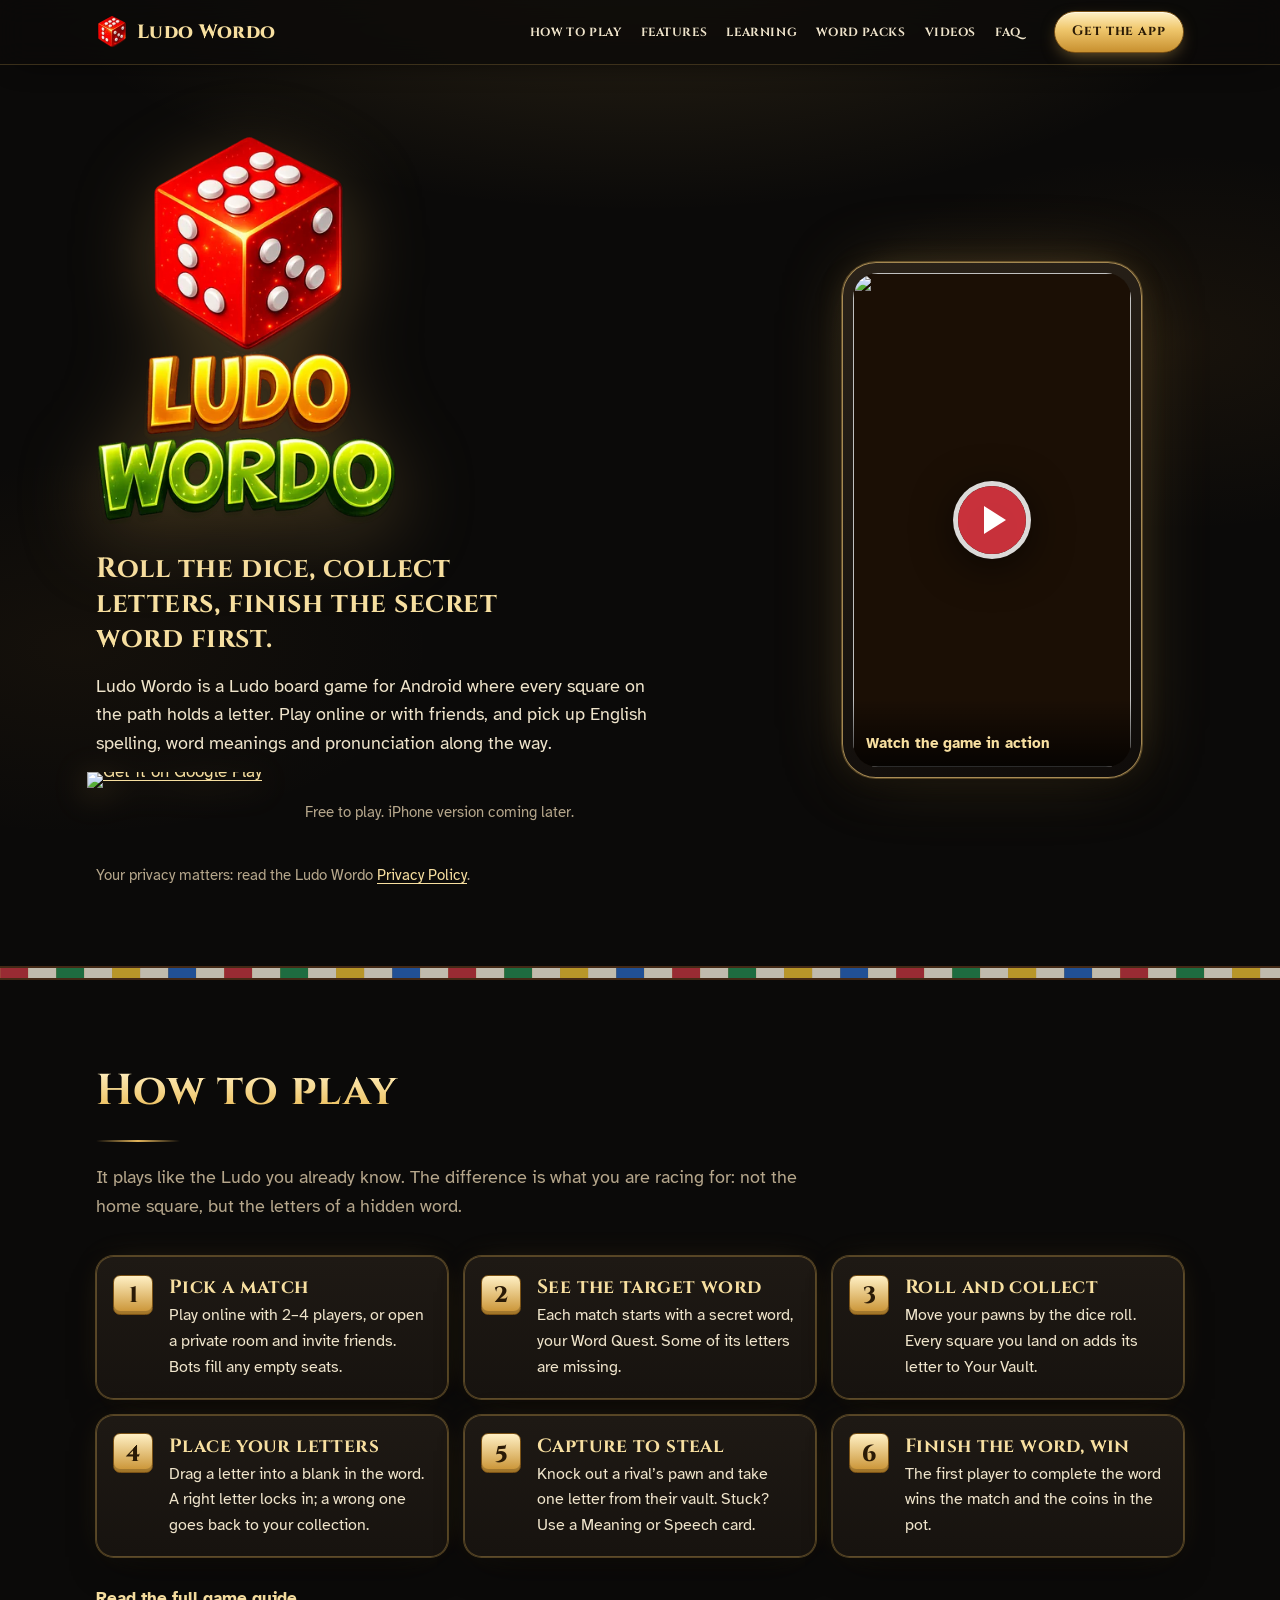
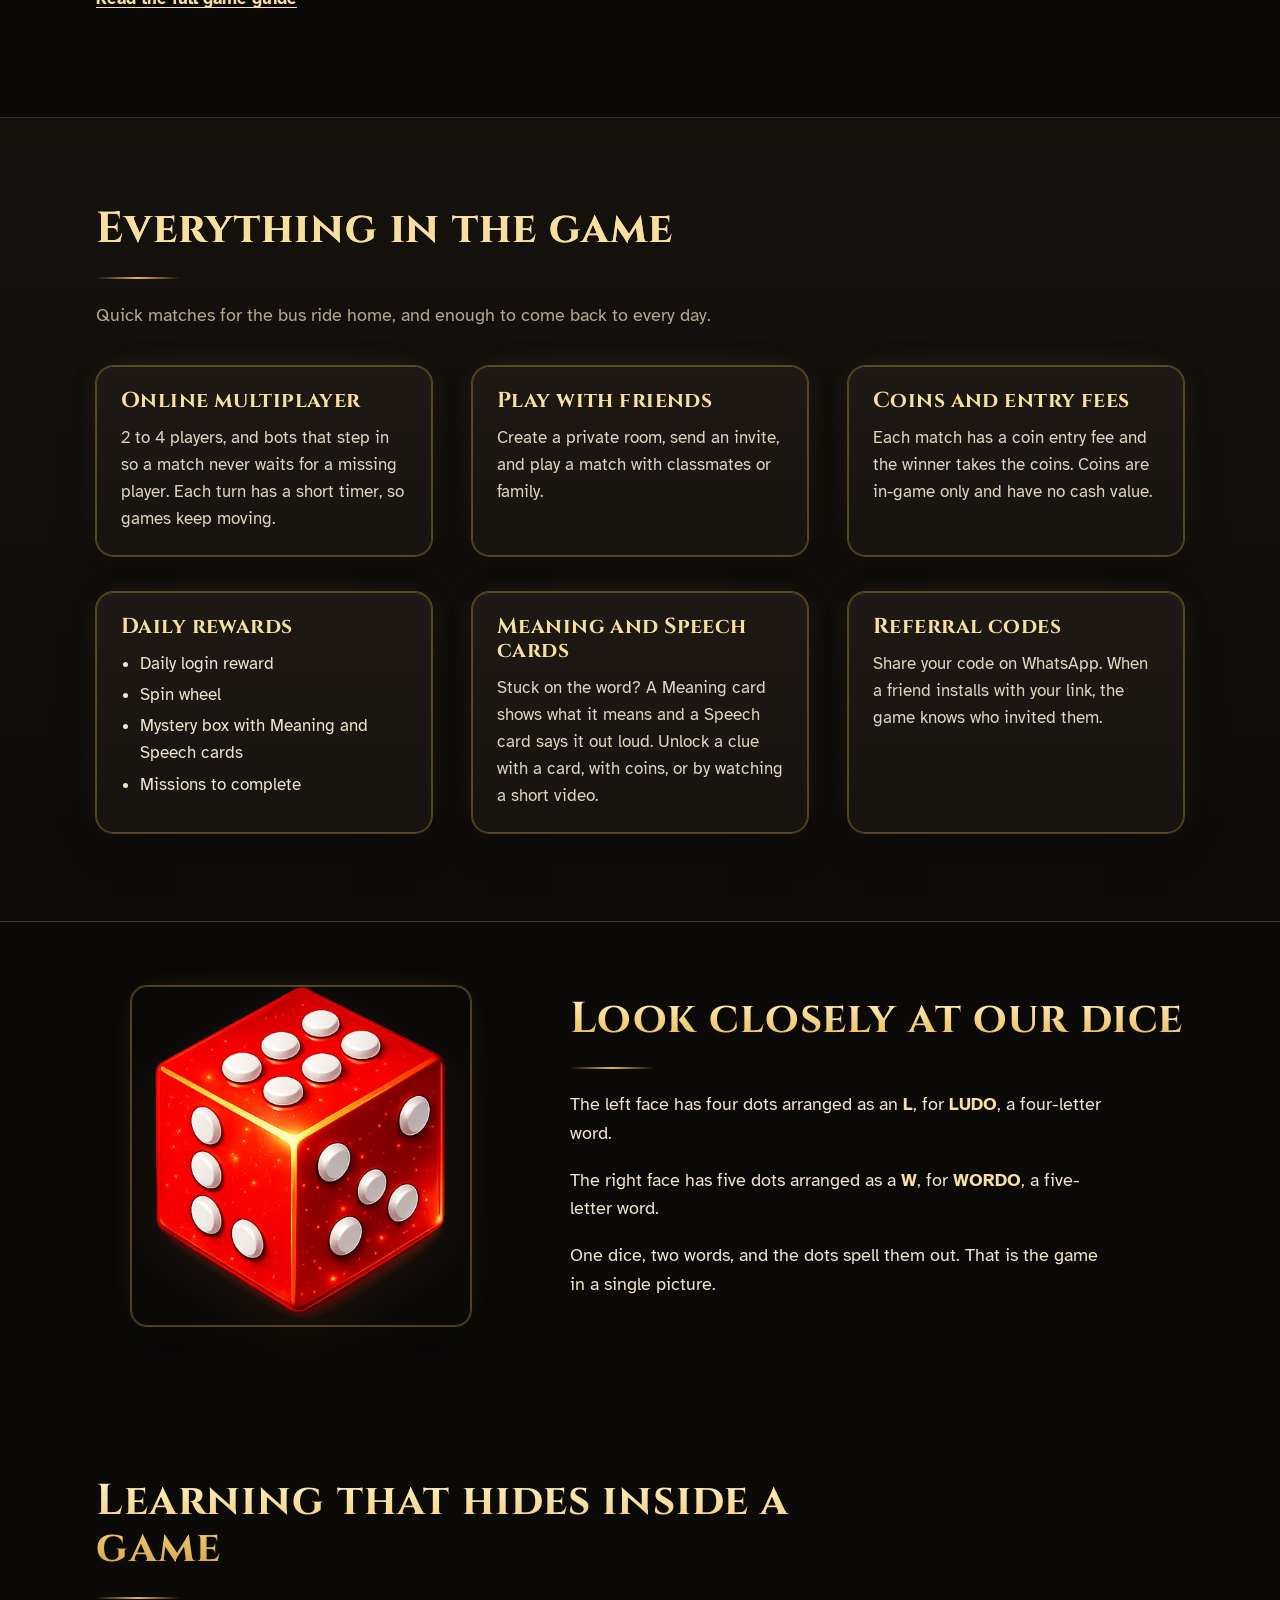
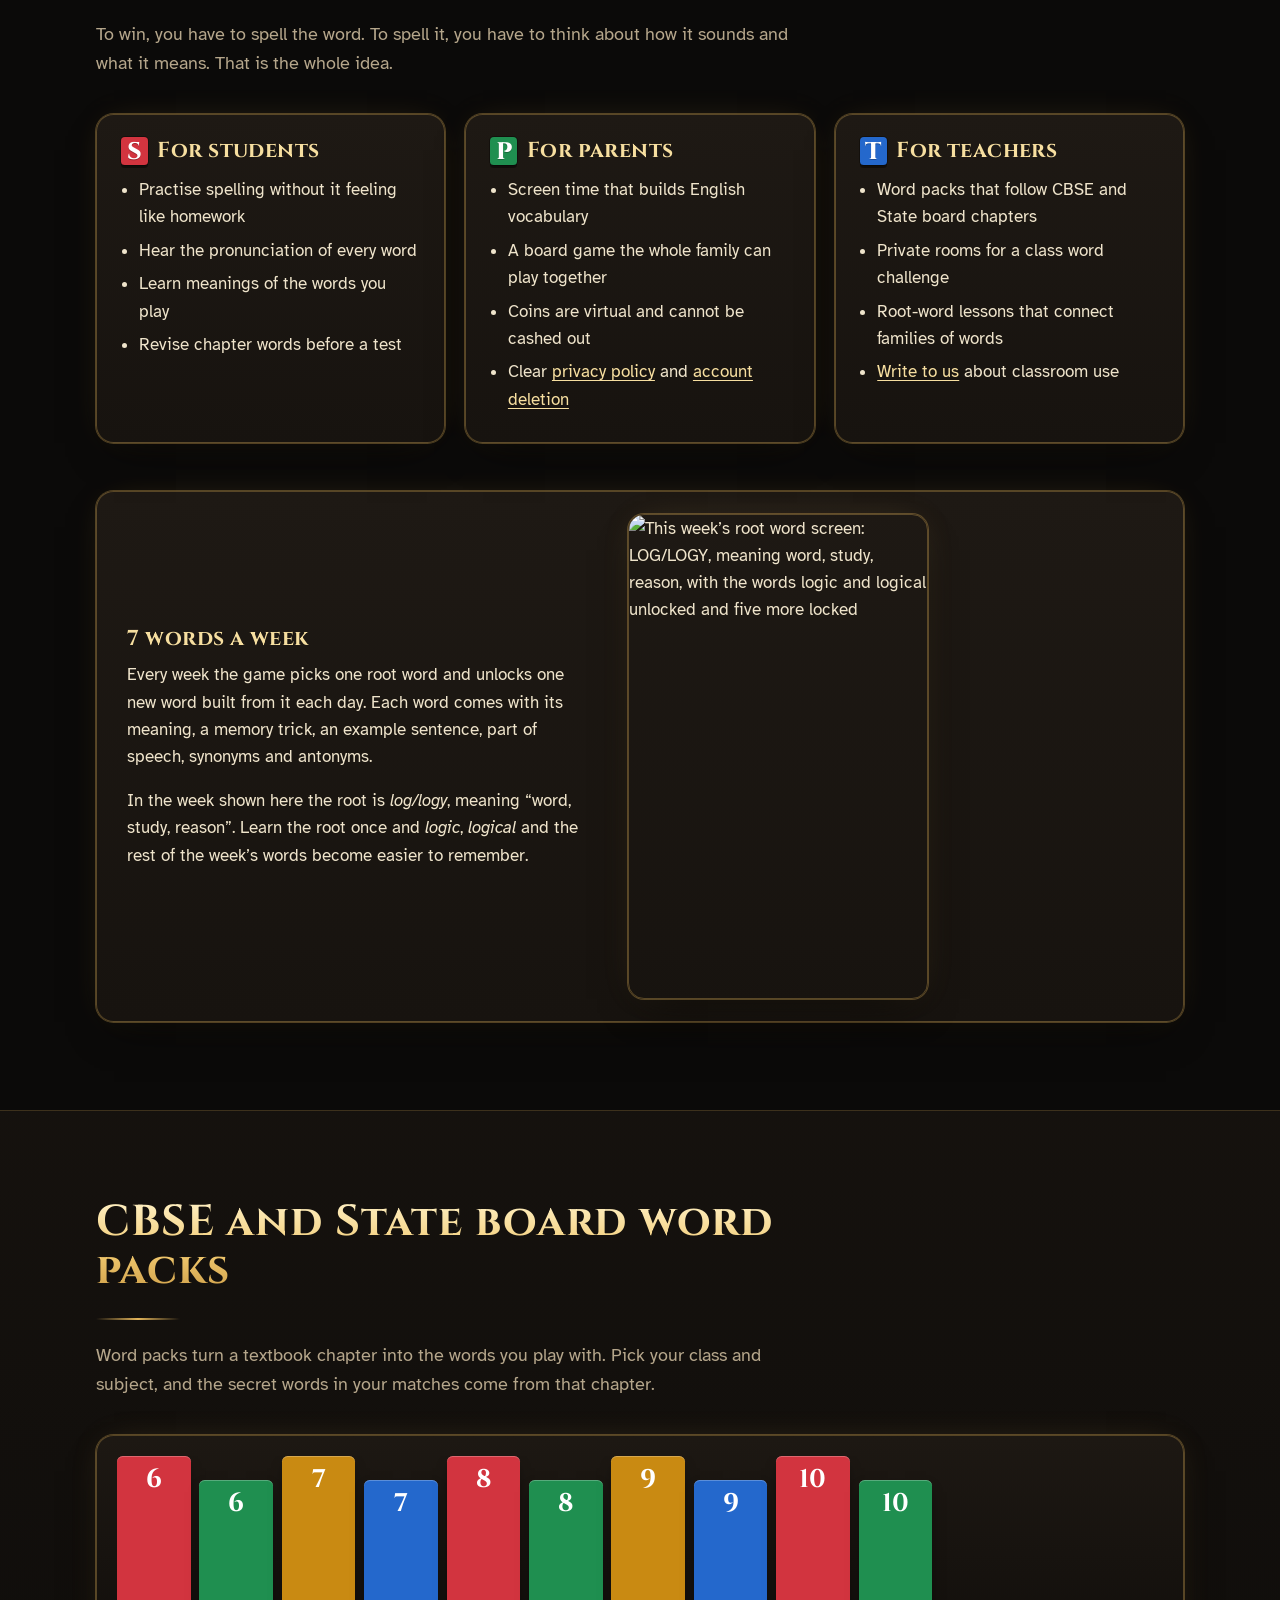
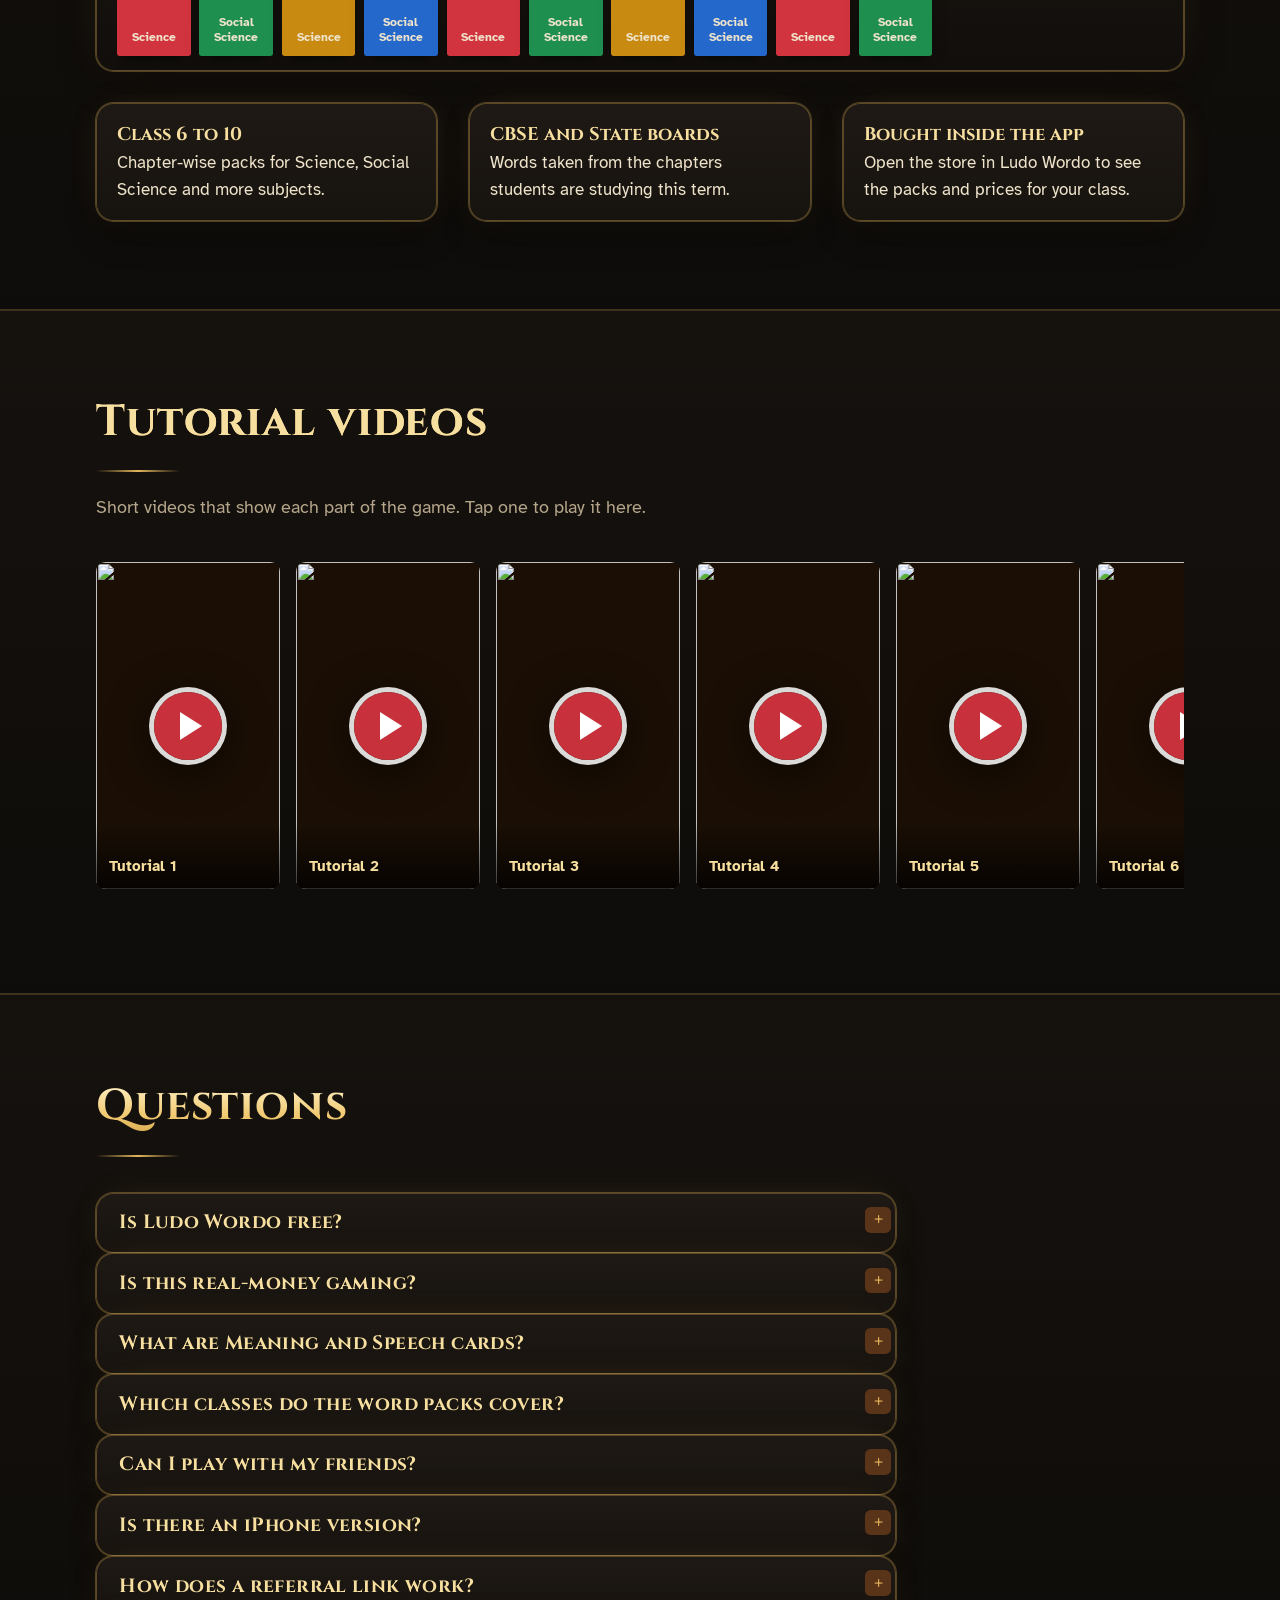
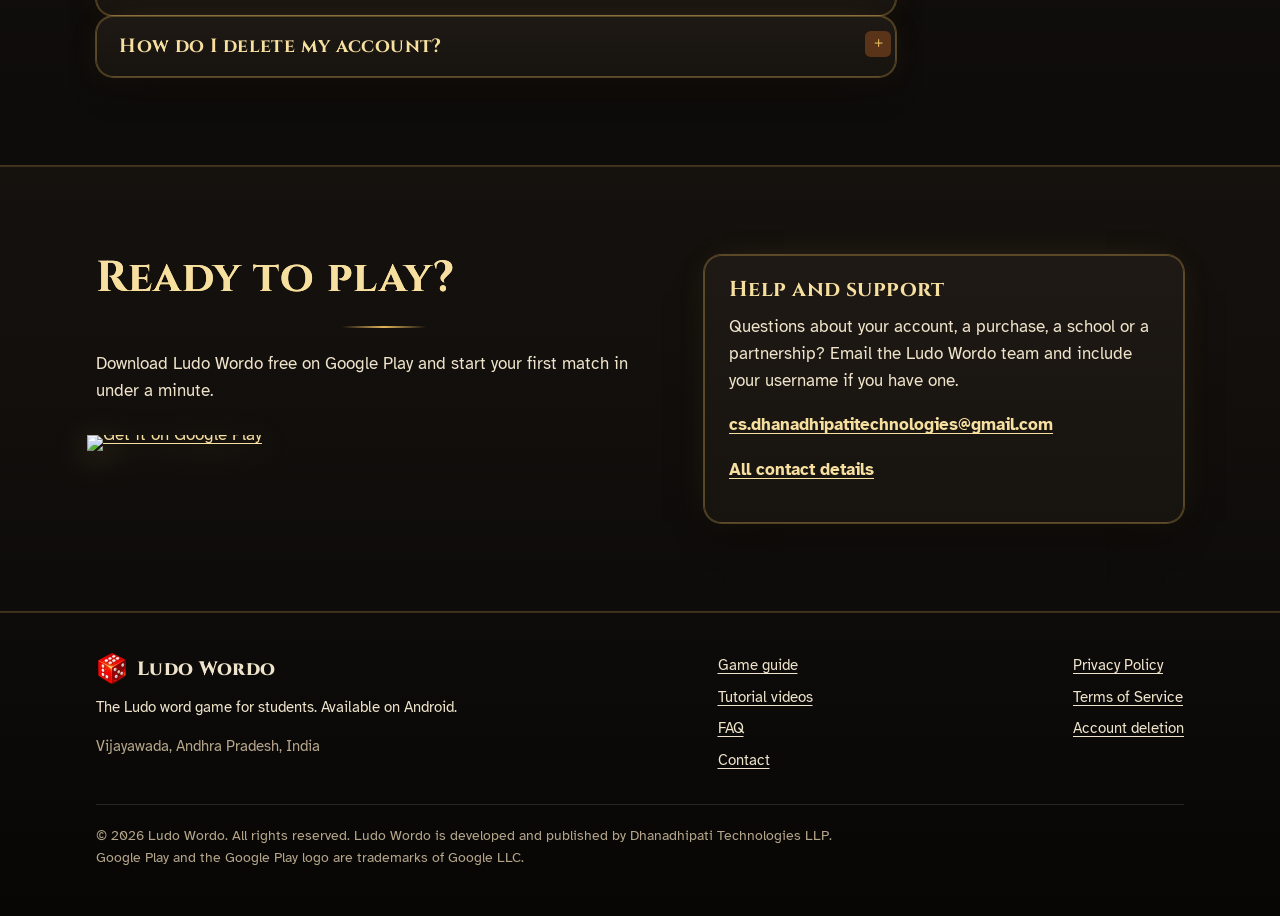
==== commit cd6219ea: "Add files via upload" ====
--- a/index.html
+++ b/index.html
@@ -49,12 +49,14 @@
       {
         "@type": "WebSite",
         "name": "Ludo Wordo",
+        "alternateName": ["LudoWordo", "Ludo Wordo game", "Ludo Wordo app"],
         "url": "https://www.ludowordo.com/",
         "publisher": { "@id": "https://www.ludowordo.com/#org" }
       },
       {
         "@type": "MobileApplication",
         "name": "Ludo Wordo",
+        "alternateName": ["LudoWordo", "Ludo Wordo: Word Ludo Game"],
         "operatingSystem": "Android",
         "applicationCategory": "GameApplication",
         "applicationSubCategory": "Educational word board game",
@@ -77,7 +79,10 @@
         "url": "https://www.ludowordo.com/",
         "logo": "https://www.ludowordo.com/assets/img/logo.png",
         "email": "cs.dhanadhipatitechnologies@gmail.com",
-        "address": { "@type": "PostalAddress", "addressLocality": "Vijayawada", "addressRegion": "Andhra Pradesh", "addressCountry": "IN" }
+        "address": { "@type": "PostalAddress", "addressLocality": "Vijayawada", "addressRegion": "Andhra Pradesh", "addressCountry": "IN" },
+        "sameAs": [
+          "https://play.google.com/store/apps/details?id=com.dhanadhipatitechnologiesllp.ludowordo"
+        ]
       }
     ]
   }
--- a/assets/css/premium.css
+++ b/assets/css/premium.css
@@ -200,3 +200,24 @@
 @media (max-width: 760px) {
   .site-nav a { font-size: 0.8rem; }
 }
+
+/* =====================================================================================
+   11 Nov — spacing fixes seen on the live site (Cinzel is wider than the fallback font)
+   ===================================================================================== */
+/* header: the brand keeps its own space, the menu sits to its right and never overlaps it */
+.site-header .wrap { gap: 1.5rem; }
+.brand { flex: 0 0 auto; font-size: 1.2rem !important; letter-spacing: 0.02em; }
+.site-nav { flex: 1 1 auto; min-width: 0; display: flex; justify-content: flex-end; }
+.site-nav ul { gap: 0.1rem; }
+.site-nav a { font-size: 0.74rem !important; letter-spacing: 0.05em; padding: 0.45rem 0.55rem !important; }
+.header-cta { flex: 0 0 auto; font-size: 0.85rem; padding: 0.55rem 1.1rem !important; }
+@media (max-width: 1180px) { .site-nav a { font-size: 0.68rem !important; padding: 0.4rem 0.42rem !important; letter-spacing: 0.03em; } }
+
+/* cards: breathing room inside every gold-edged box */
+.feature, .audience, .contact-card, .week, .callout, .refer-box { padding: 1.4rem 1.5rem !important; }
+.feature h3, .audience h3, .contact-card h3 { margin-top: 0; }
+.feature ul { padding-left: 1.2rem; margin: 0.4rem 0 0; }
+.faq summary { padding: 1.05rem 1.4rem !important; }
+.faq details > div { padding: 0 1.4rem 1.2rem !important; }
+.week { gap: 1.5rem; }
+.week > *:first-child { padding: 0.6rem 0.4rem; }
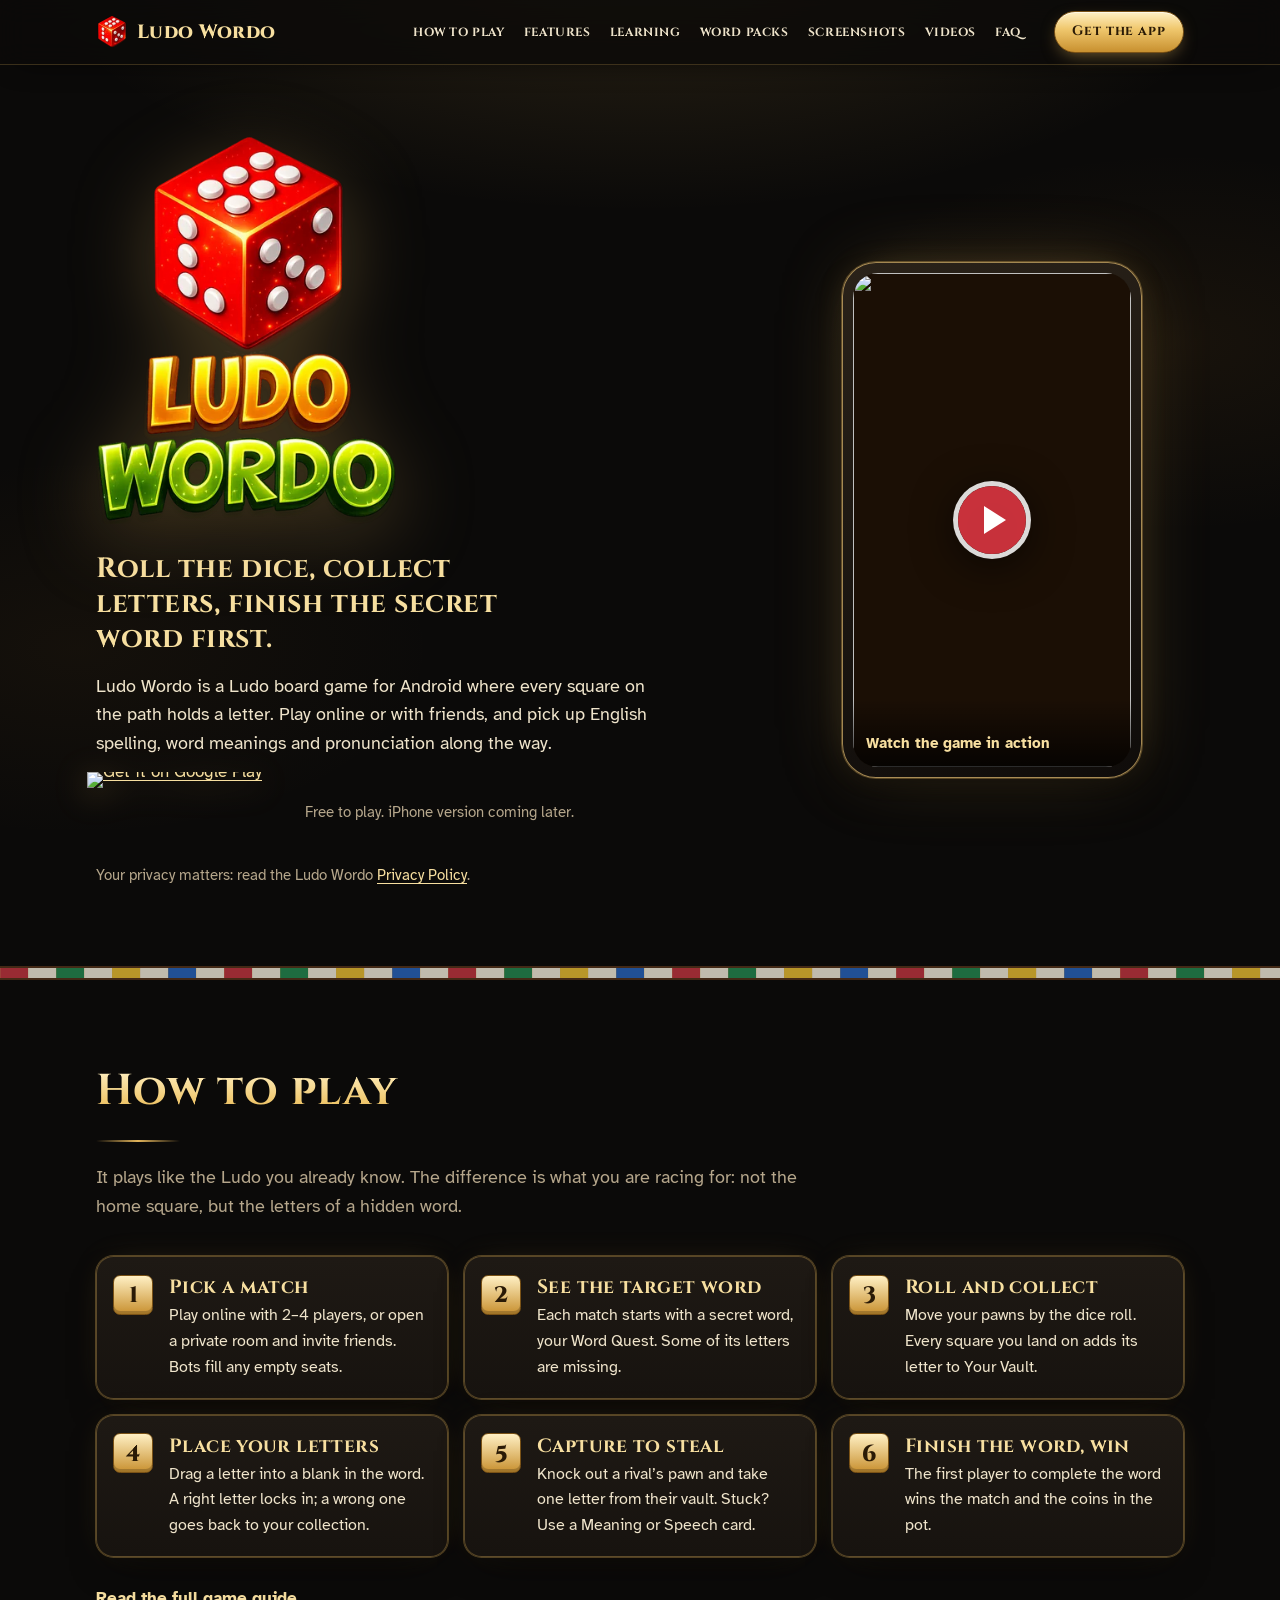
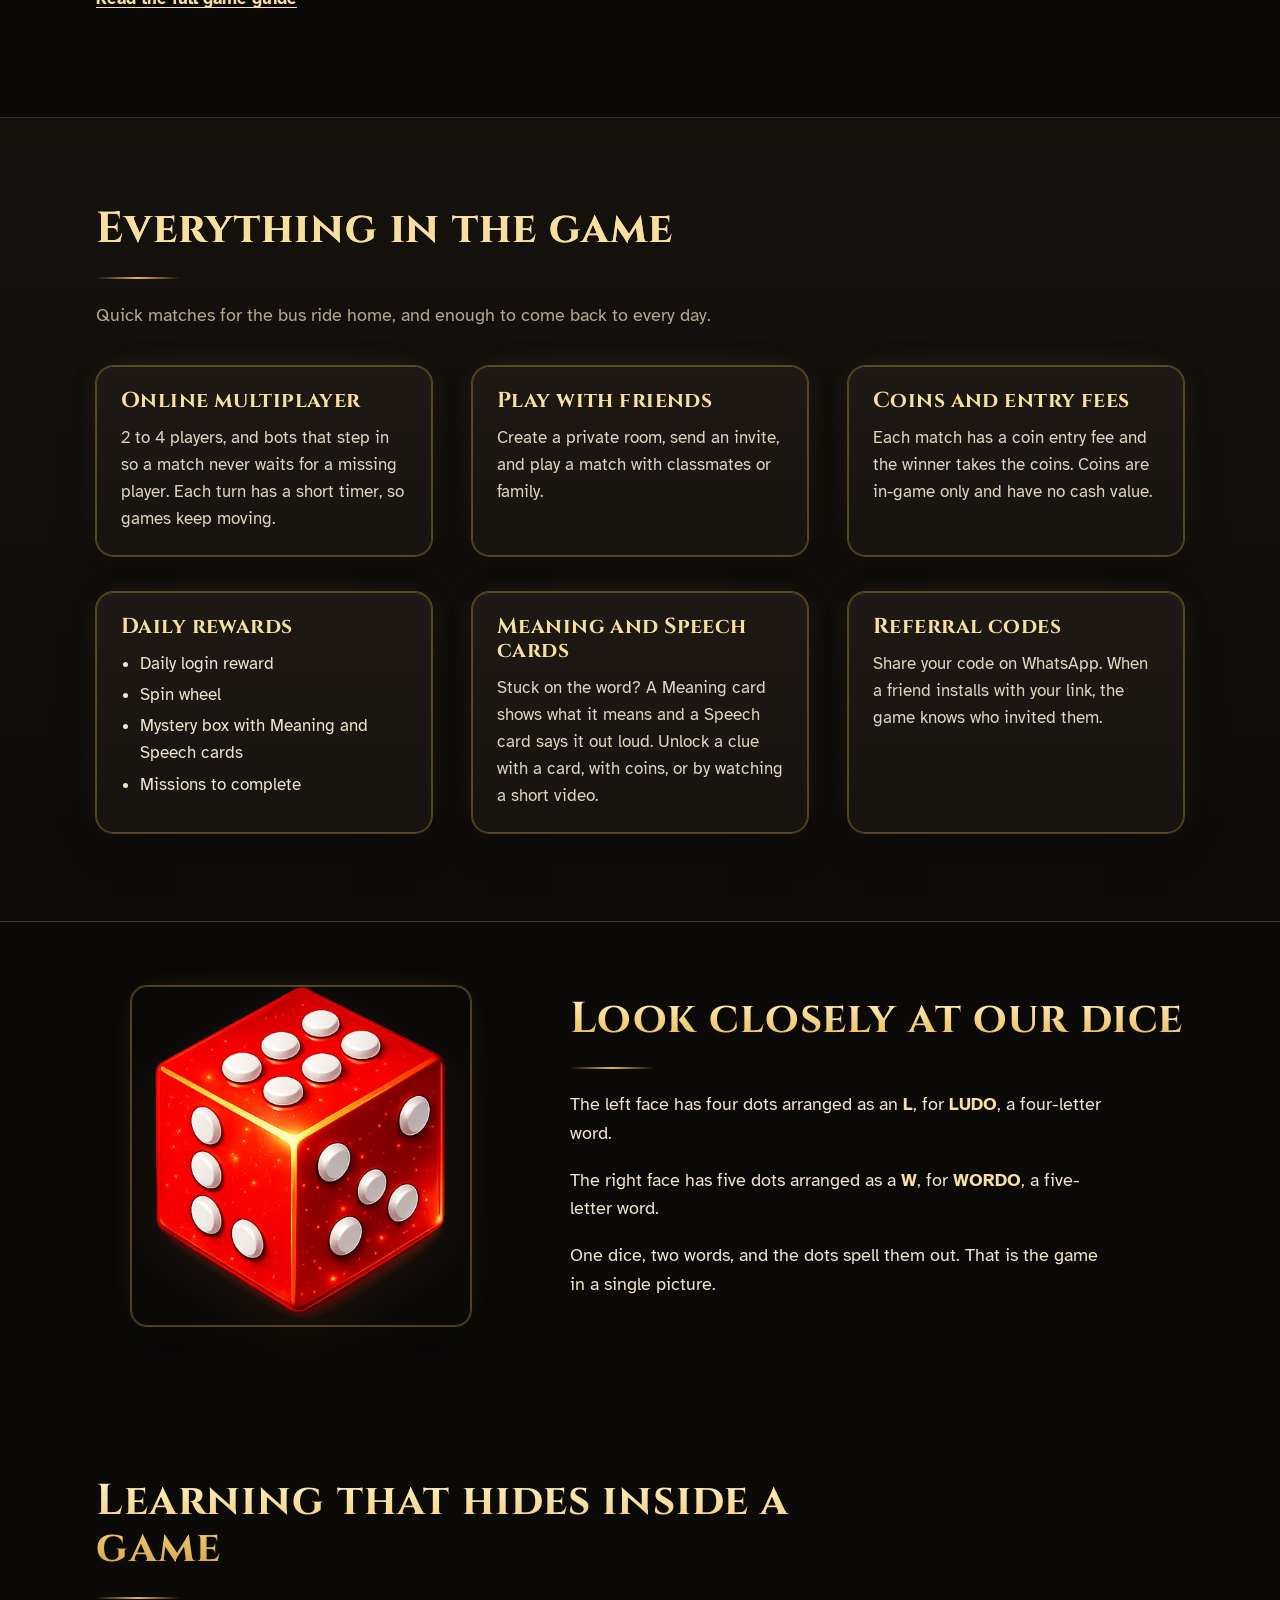
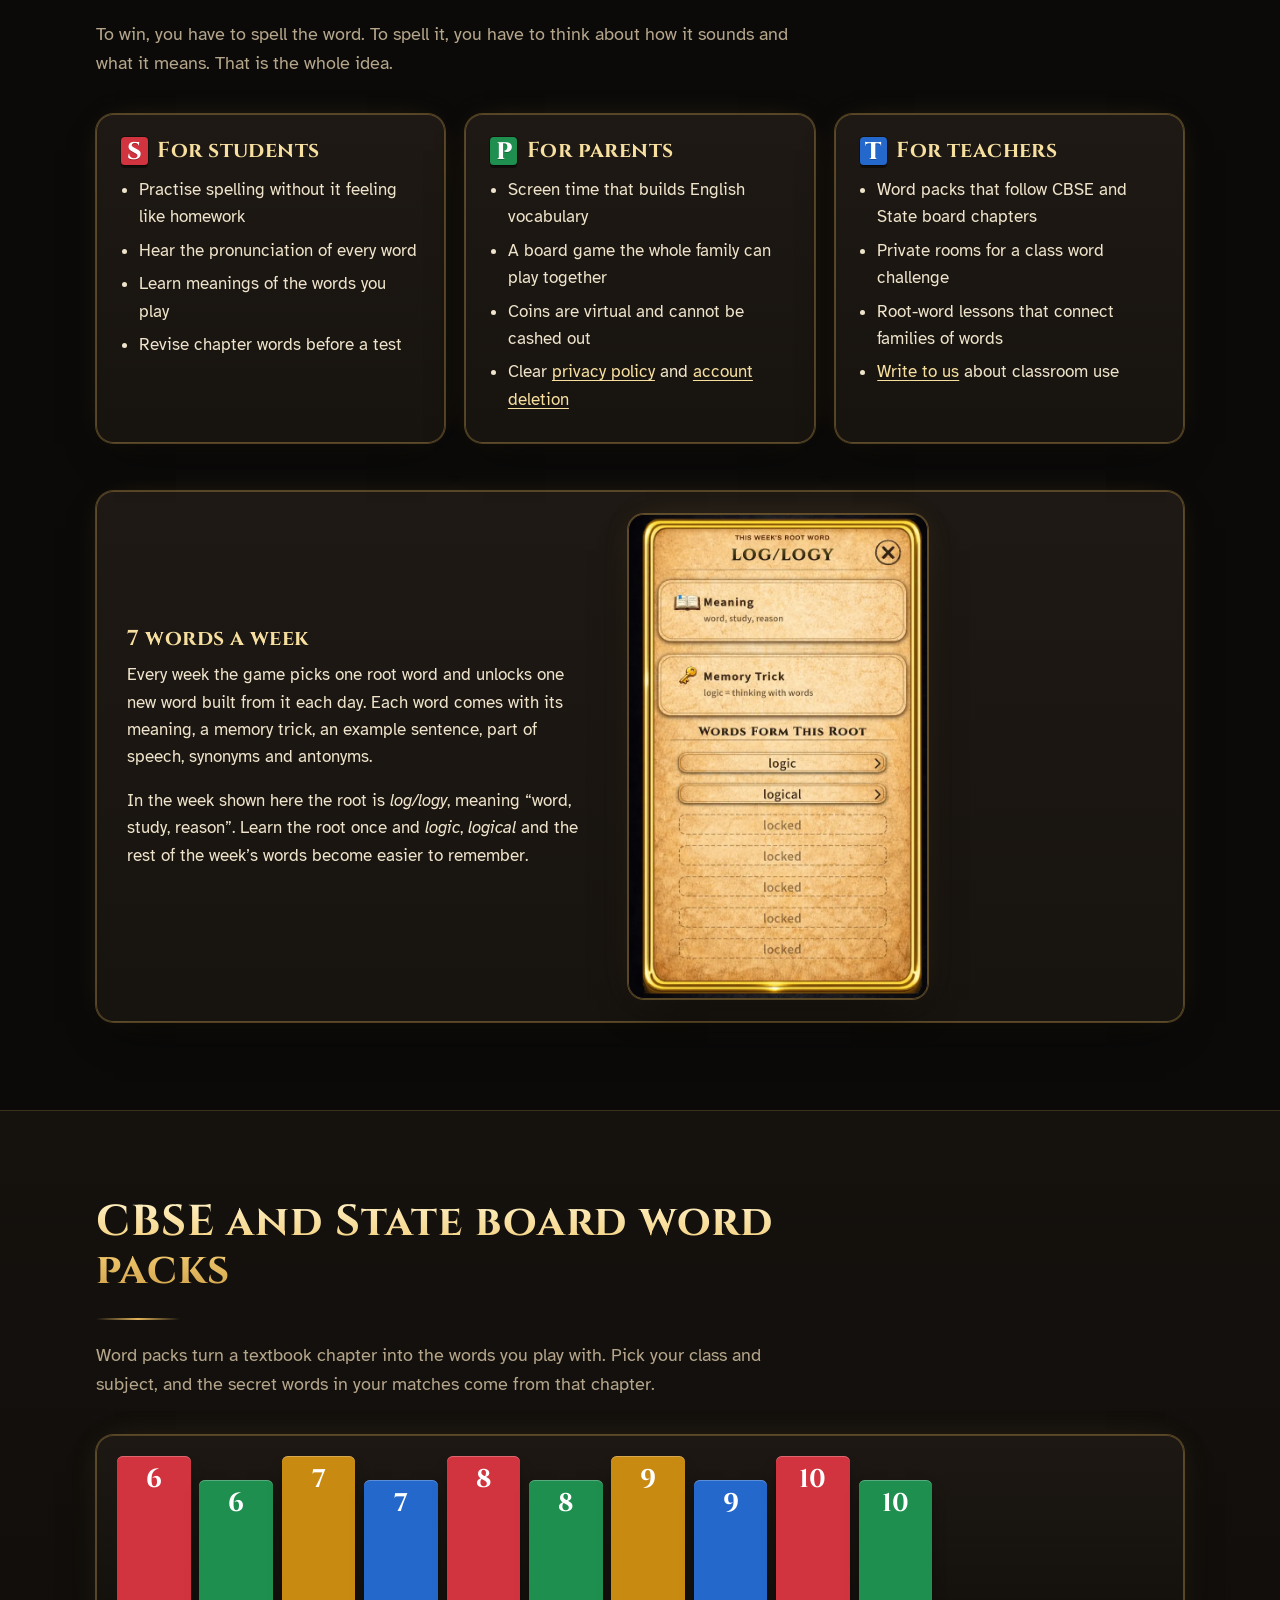
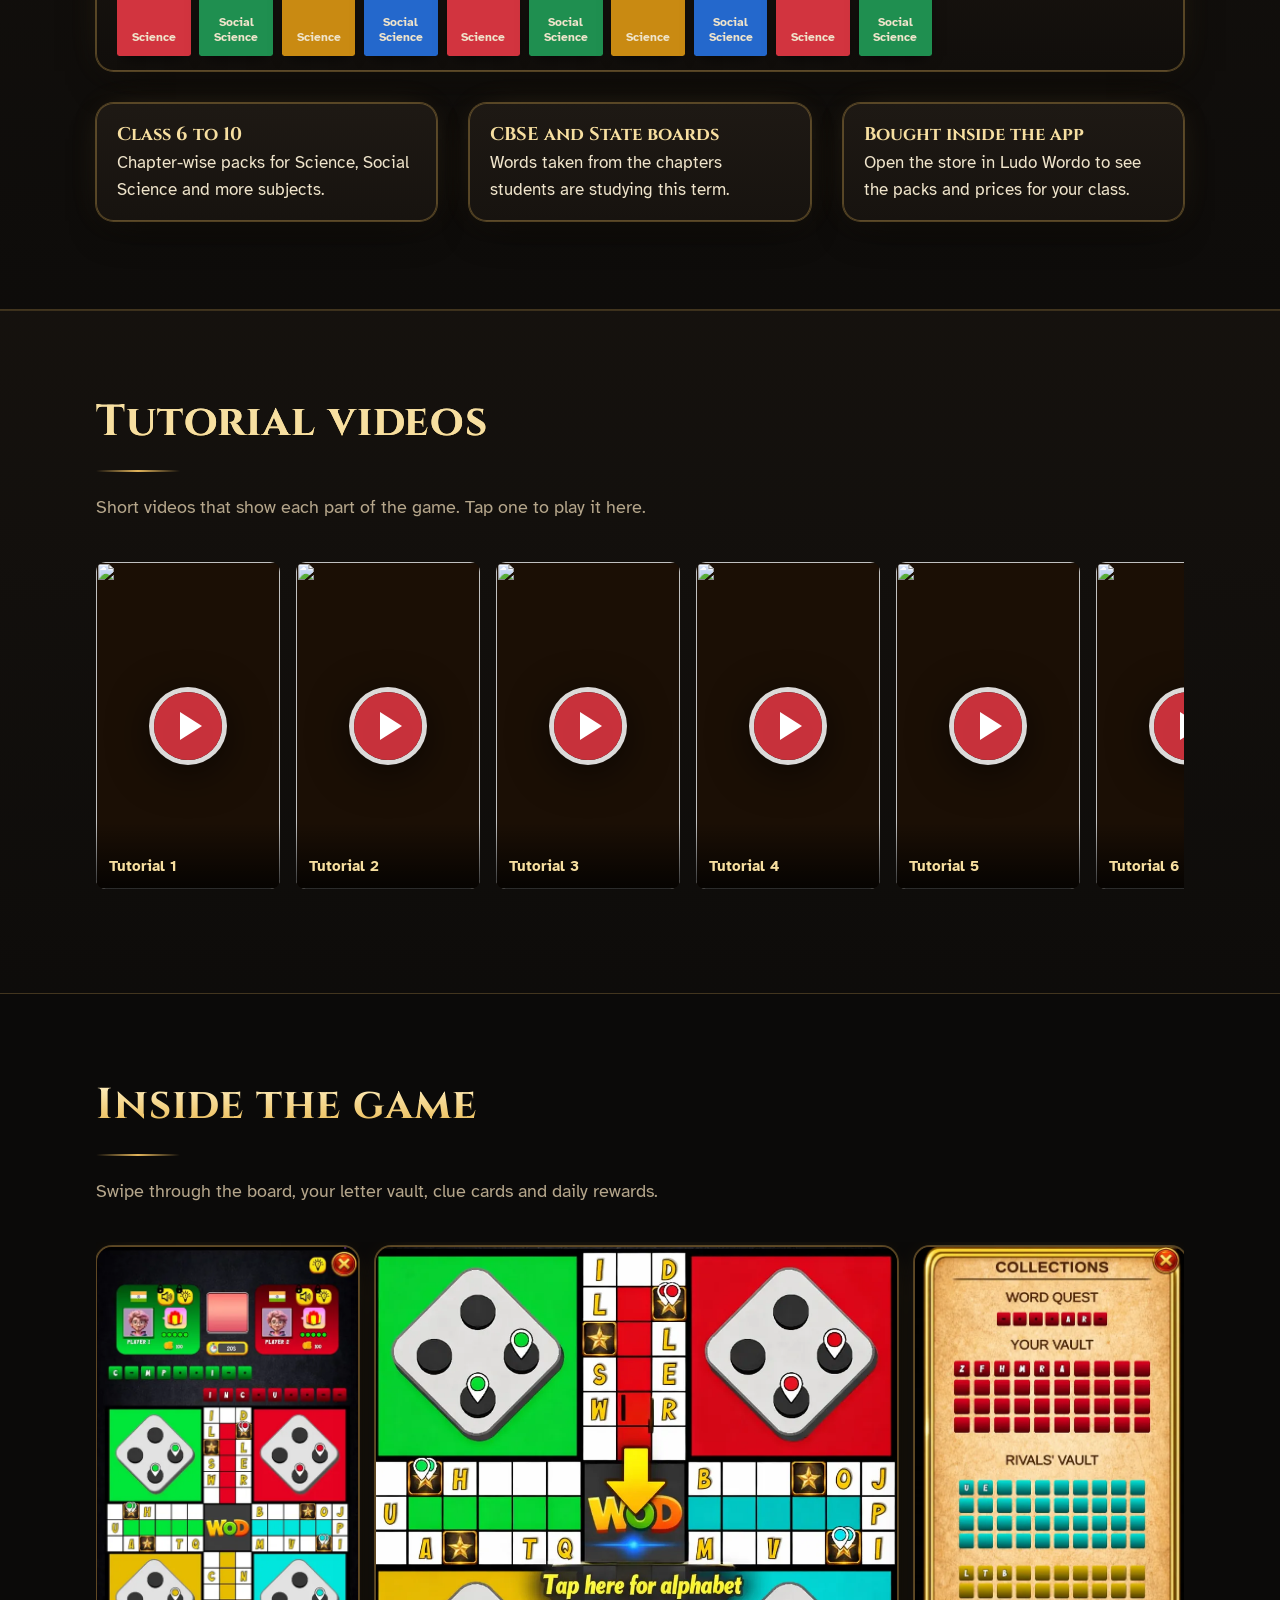
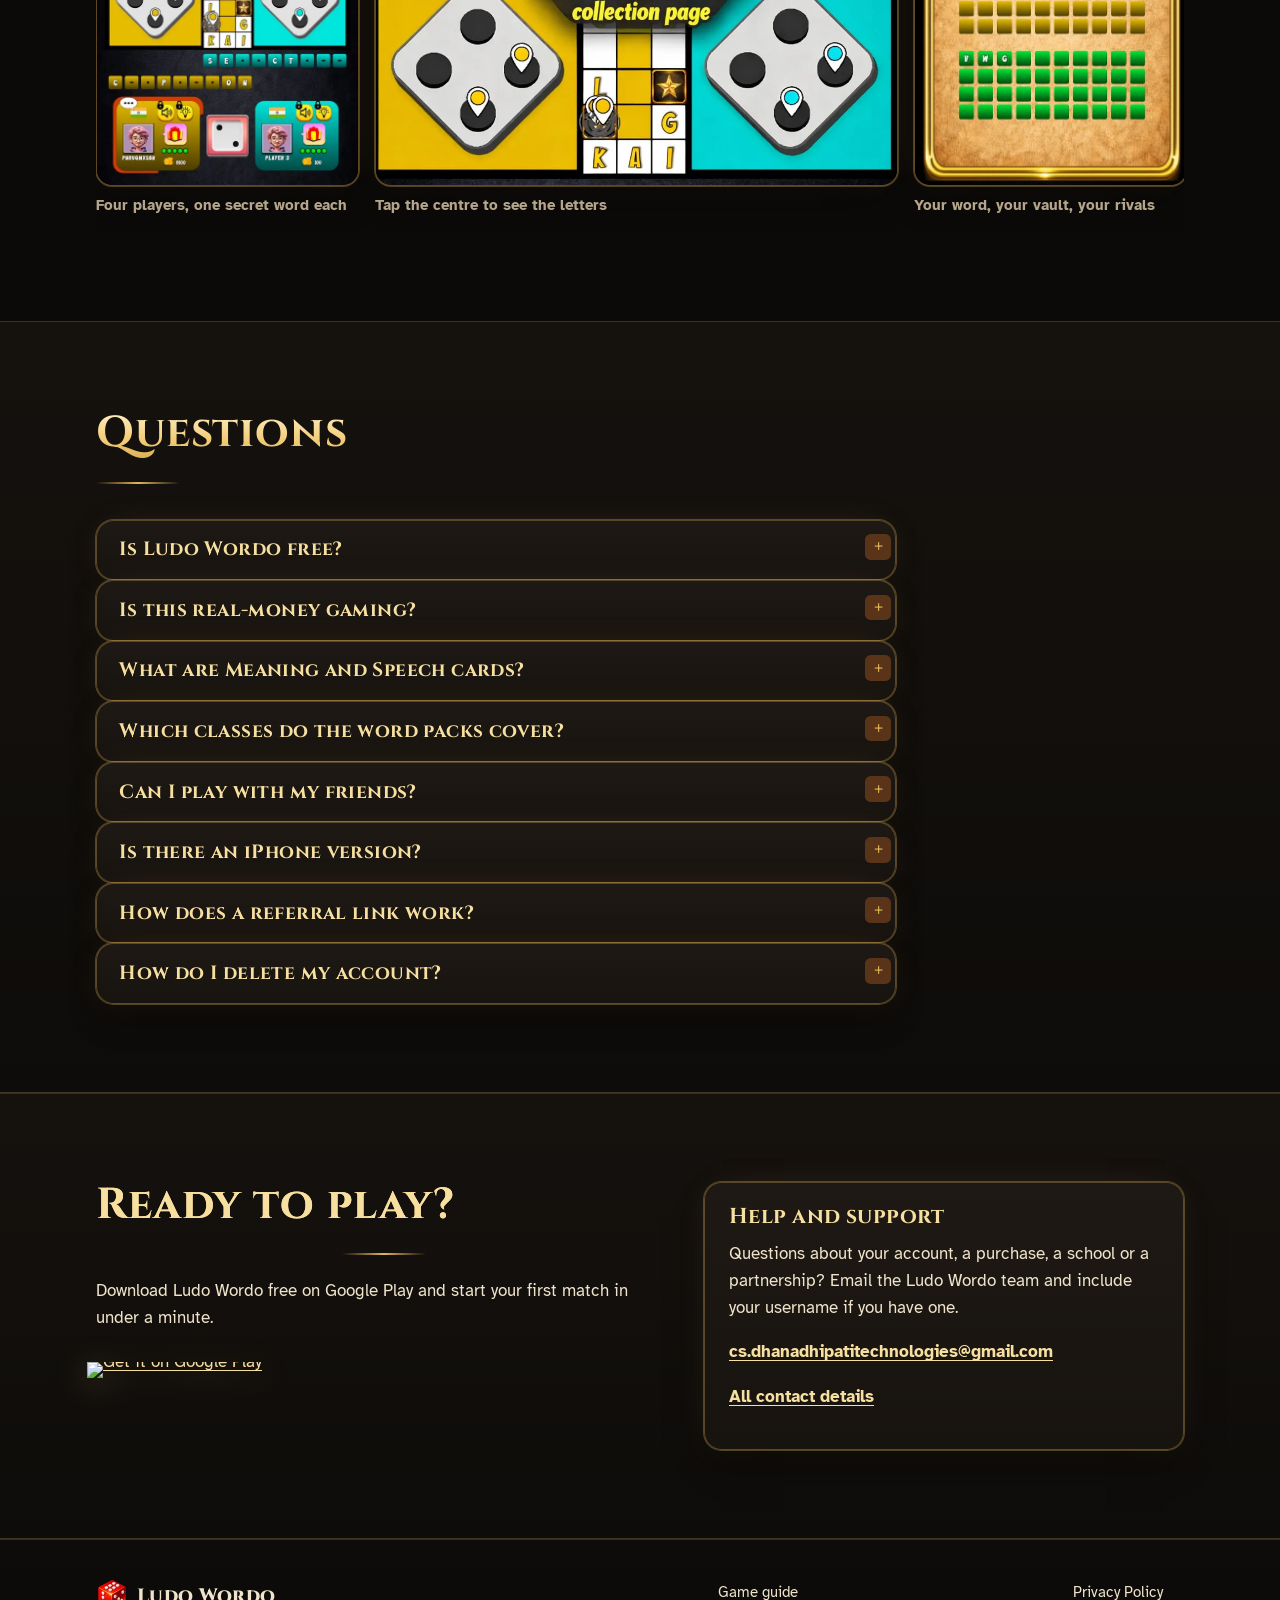
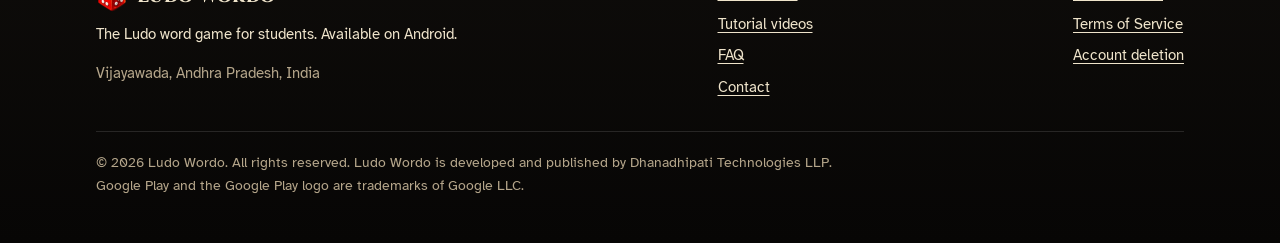
==== commit e8c49a76: "Add files via upload" ====
--- a/index.html
+++ b/index.html
@@ -63,7 +63,7 @@
         "description": "A Ludo board game where players roll the dice, collect letters on the path and complete a secret word to win, while learning English spelling, pronunciation and vocabulary.",
         "url": "https://www.ludowordo.com/",
         "image": "https://www.ludowordo.com/assets/img/logo.png",
-        "screenshot": "https://www.ludowordo.com/assets/img/Screens/gameplay.webp",
+        "screenshot": "https://www.ludowordo.com/assets/img/screens/gameplay.webp",
         "downloadUrl": "https://play.google.com/store/apps/details?id=com.dhanadhipatitechnologiesllp.ludowordo",
         "installUrl": "https://play.google.com/store/apps/details?id=com.dhanadhipatitechnologiesllp.ludowordo",
         "offers": { "@type": "Offer", "price": "0", "priceCurrency": "INR" },
@@ -289,7 +289,7 @@
           <p>In the week shown here the root is <em>log/logy</em>, meaning “word, study, reason”. Learn the root once and <em>logic</em>, <em>logical</em> and the rest of the week’s words become easier to remember.</p>
         </div>
         <figure class="week-shot">
-          <img src="assets/img/Screens/rootword.webp" alt="This week’s root word screen: LOG/LOGY, meaning word, study, reason, with the words logic and logical unlocked and five more locked" width="679" height="1100" loading="lazy">
+          <img src="assets/img/screens/rootword.webp" alt="This week’s root word screen: LOG/LOGY, meaning word, study, reason, with the words logic and logical unlocked and five more locked" width="679" height="1100" loading="lazy">
         </figure>
       </div>
     </div>
@@ -352,7 +352,7 @@
   </section>
 
   <!-- ===== Screenshots =====
-       Images live in assets/img/Screens/. To add one, copy a <figure> line and change the file name, alt text and caption. -->
+       Images live in assets/img/screens/. To add one, copy a <figure> line and change the file name, alt text and caption. -->
   <section class="section" id="screenshots" aria-labelledby="shots-title">
     <div class="wrap">
       <div class="section-intro">
@@ -360,15 +360,15 @@
         <p>Swipe through the board, your letter vault, clue cards and daily rewards.</p>
       </div>
       <div class="scroller shots" data-screenshots>
-        <figure class="shot"><img src="assets/img/Screens/gameplay.webp" alt="A four-player match: letters on the Ludo path and each player’s word below" loading="lazy" width="534" height="1100"><figcaption>Four players, one secret word each</figcaption></figure>
-        <figure class="shot"><img src="assets/img/Screens/taphere.webp" alt="The board centre button that opens the alphabet collection" loading="lazy" width="942" height="973"><figcaption>Tap the centre to see the letters</figcaption></figure>
-        <figure class="shot"><img src="assets/img/Screens/collection.webp" alt="The Collections screen with Word Quest, Your Vault and Rivals’ Vault" loading="lazy" width="555" height="1100"><figcaption>Your word, your vault, your rivals</figcaption></figure>
-        <figure class="shot"><img src="assets/img/Screens/unlock-clue.webp" alt="Unlocking a meaning clue with cards, coins or a video" loading="lazy" width="538" height="1100"><figcaption>Unlock a Meaning clue</figcaption></figure>
-        <figure class="shot"><img src="assets/img/Screens/winner.webp" alt="Game over screen showing the winning word deliberate and its meaning" loading="lazy" width="632" height="1100"><figcaption>Win, then learn the word</figcaption></figure>
-        <figure class="shot"><img src="assets/img/Screens/rootword.webp" alt="This week’s root word LOG/LOGY with its meaning and memory trick" loading="lazy" width="679" height="1100"><figcaption>A new root word every week</figcaption></figure>
-        <figure class="shot"><img src="assets/img/Screens/menu.webp" alt="The Ludo Wordo home screen with Multiplayer and Play with Friends" loading="lazy" width="540" height="1100"><figcaption>Multiplayer or play with friends</figcaption></figure>
-        <figure class="shot"><img src="assets/img/Screens/mysterybox.webp" alt="The Mystery Box with Meaning Cards and Speech Cards" loading="lazy" width="731" height="1100"><figcaption>Mystery Box clue cards</figcaption></figure>
-        <figure class="shot"><img src="assets/img/Screens/spin.webp" alt="The Spin and Win wheel with coin prizes" loading="lazy" width="700" height="1100"><figcaption>Daily Spin and Win</figcaption></figure>
+        <figure class="shot"><img src="assets/img/screens/gameplay.webp" alt="A four-player match: letters on the Ludo path and each player’s word below" loading="lazy" width="534" height="1100"><figcaption>Four players, one secret word each</figcaption></figure>
+        <figure class="shot"><img src="assets/img/screens/taphere.webp" alt="The board centre button that opens the alphabet collection" loading="lazy" width="942" height="973"><figcaption>Tap the centre to see the letters</figcaption></figure>
+        <figure class="shot"><img src="assets/img/screens/collection.webp" alt="The Collections screen with Word Quest, Your Vault and Rivals’ Vault" loading="lazy" width="555" height="1100"><figcaption>Your word, your vault, your rivals</figcaption></figure>
+        <figure class="shot"><img src="assets/img/screens/unlock-clue.webp" alt="Unlocking a meaning clue with cards, coins or a video" loading="lazy" width="538" height="1100"><figcaption>Unlock a Meaning clue</figcaption></figure>
+        <figure class="shot"><img src="assets/img/screens/winner.webp" alt="Game over screen showing the winning word deliberate and its meaning" loading="lazy" width="632" height="1100"><figcaption>Win, then learn the word</figcaption></figure>
+        <figure class="shot"><img src="assets/img/screens/rootword.webp" alt="This week’s root word LOG/LOGY with its meaning and memory trick" loading="lazy" width="679" height="1100"><figcaption>A new root word every week</figcaption></figure>
+        <figure class="shot"><img src="assets/img/screens/menu.webp" alt="The Ludo Wordo home screen with Multiplayer and Play with Friends" loading="lazy" width="540" height="1100"><figcaption>Multiplayer or play with friends</figcaption></figure>
+        <figure class="shot"><img src="assets/img/screens/mysterybox.webp" alt="The Mystery Box with Meaning Cards and Speech Cards" loading="lazy" width="731" height="1100"><figcaption>Mystery Box clue cards</figcaption></figure>
+        <figure class="shot"><img src="assets/img/screens/spin.webp" alt="The Spin and Win wheel with coin prizes" loading="lazy" width="700" height="1100"><figcaption>Daily Spin and Win</figcaption></figure>
       </div>
     </div>
   </section>
